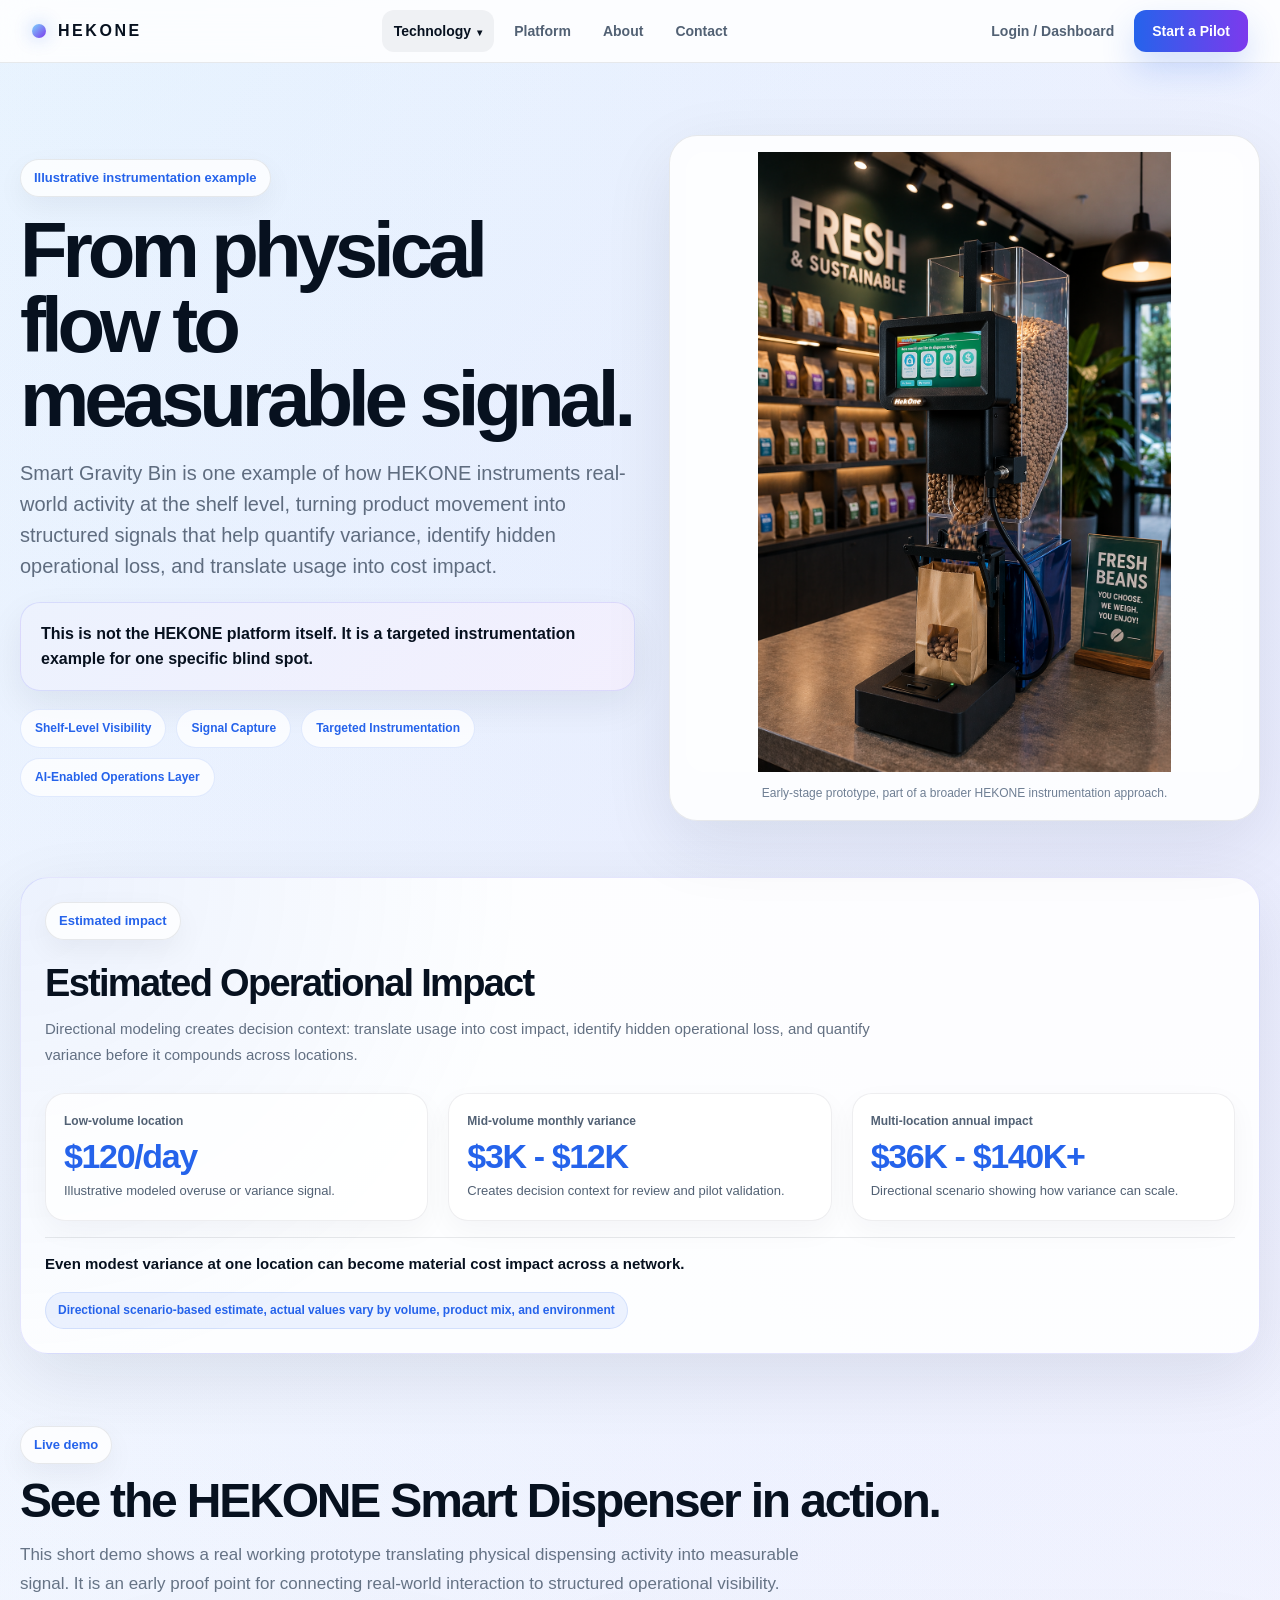
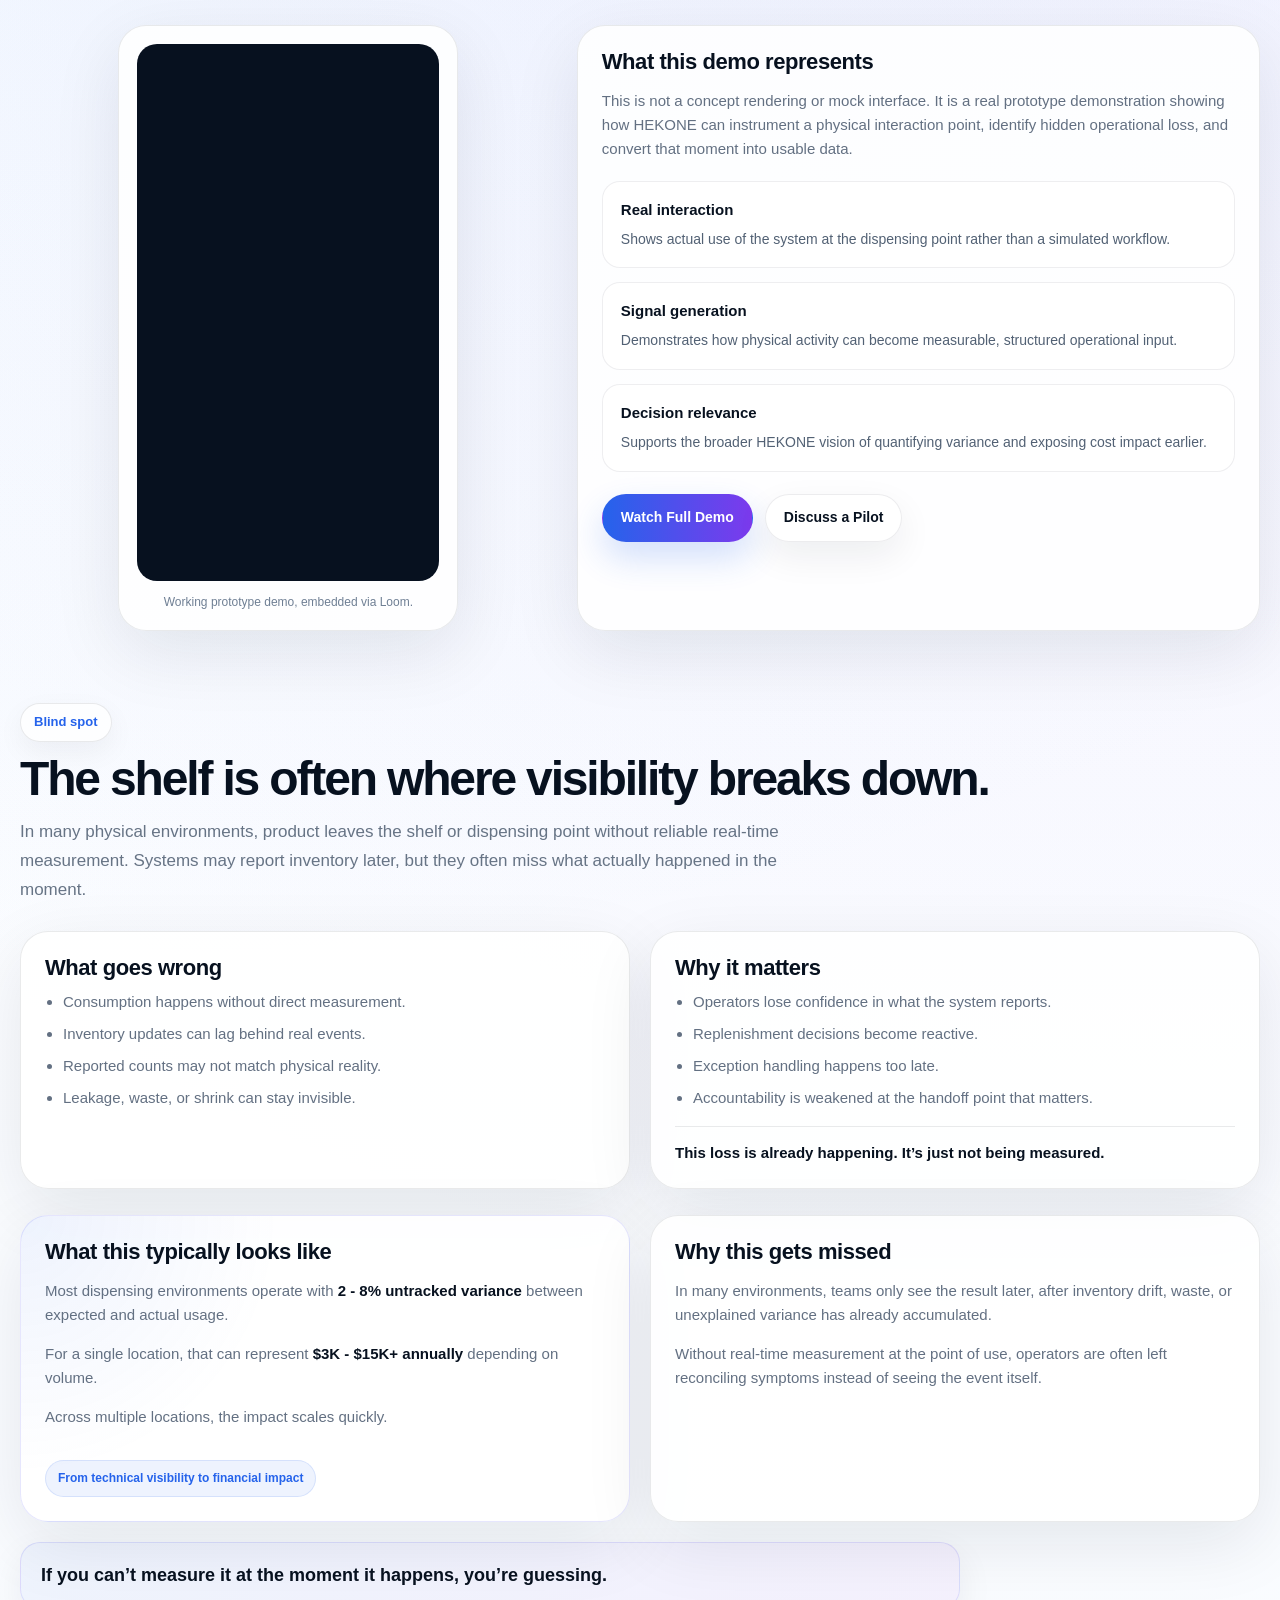
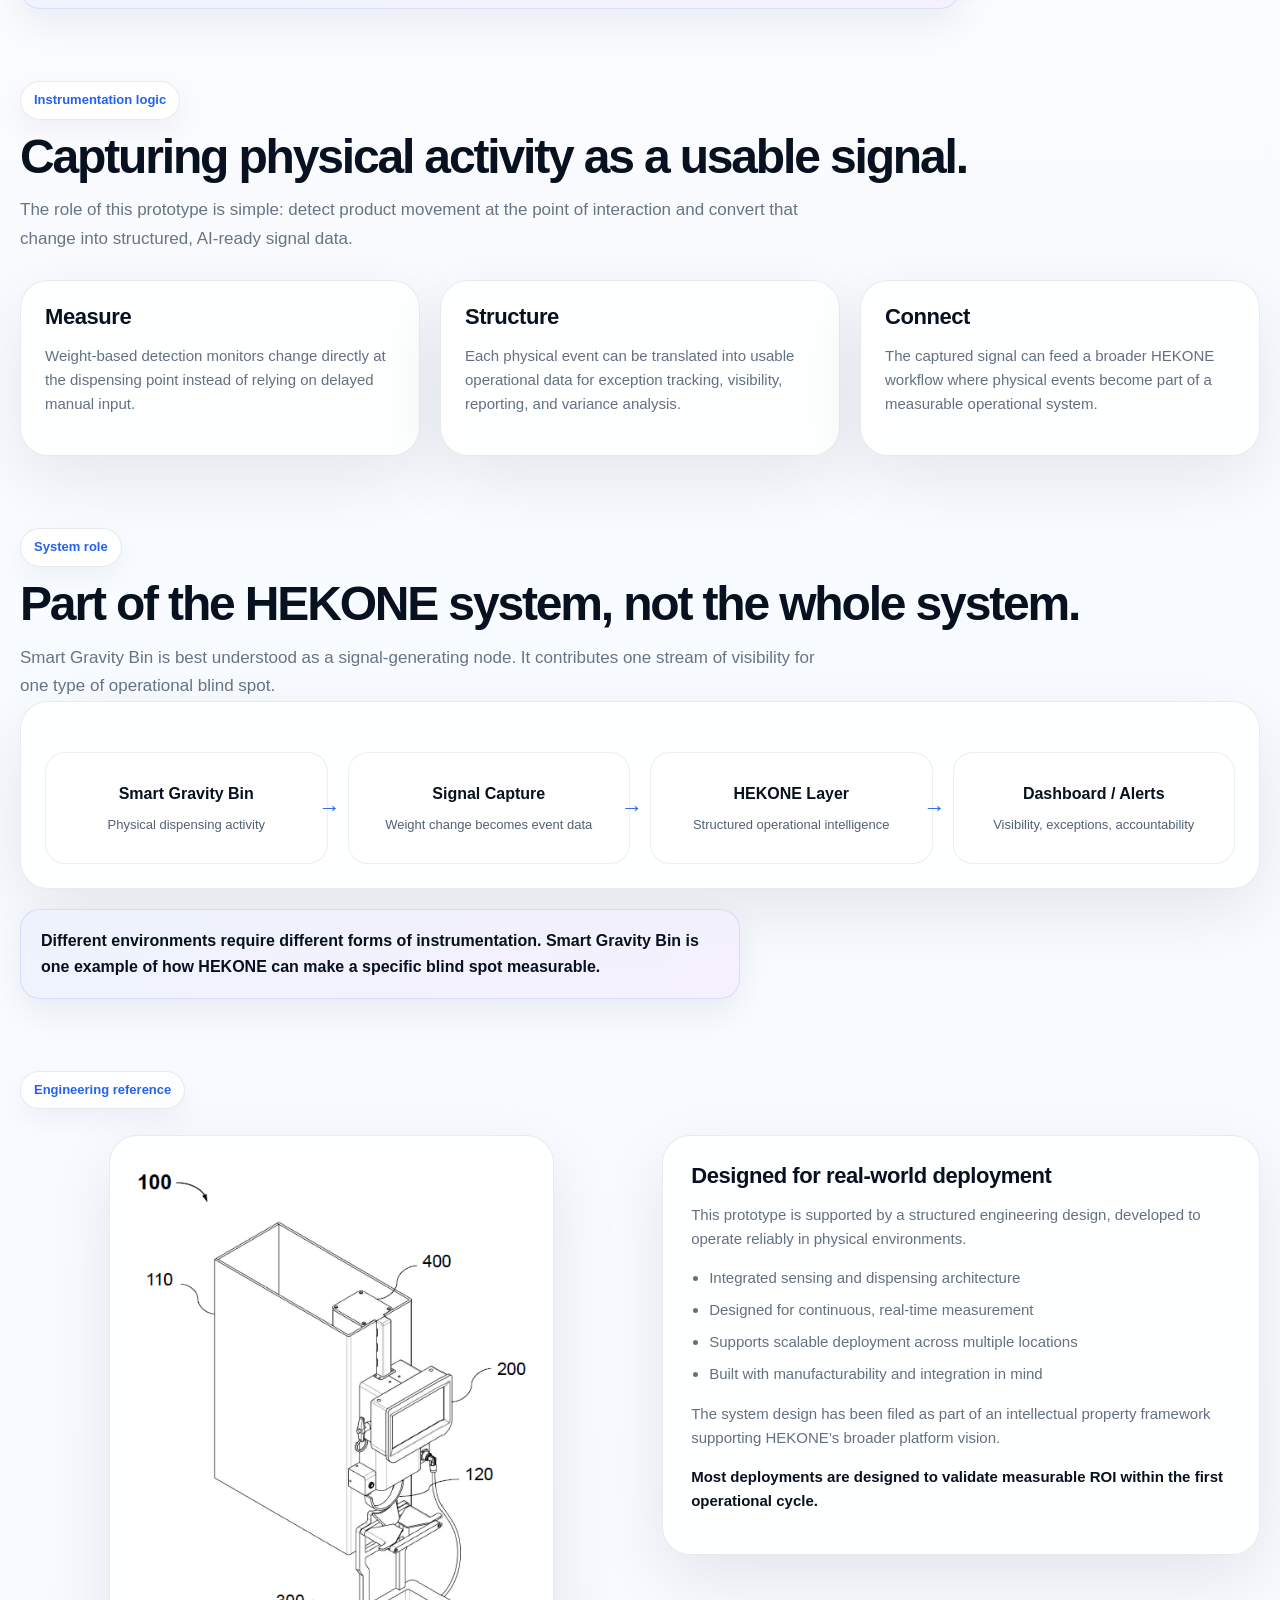
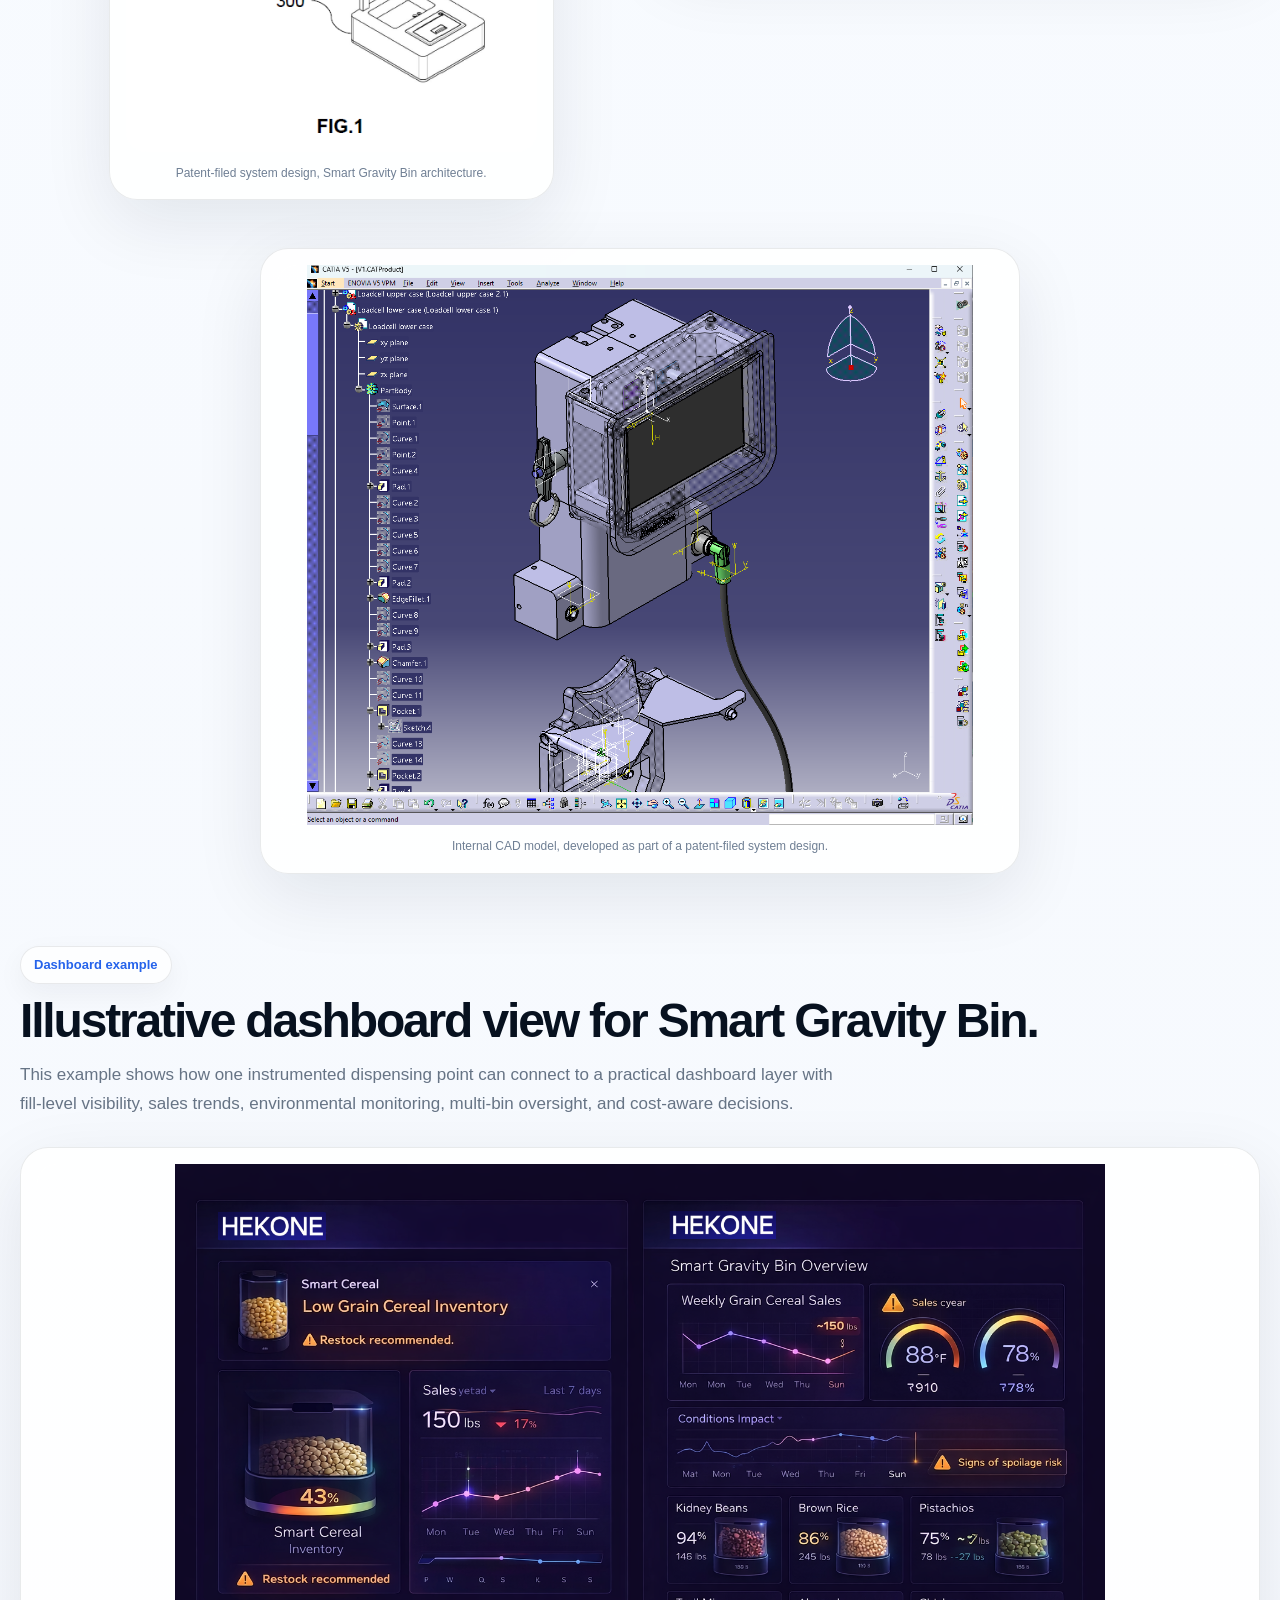
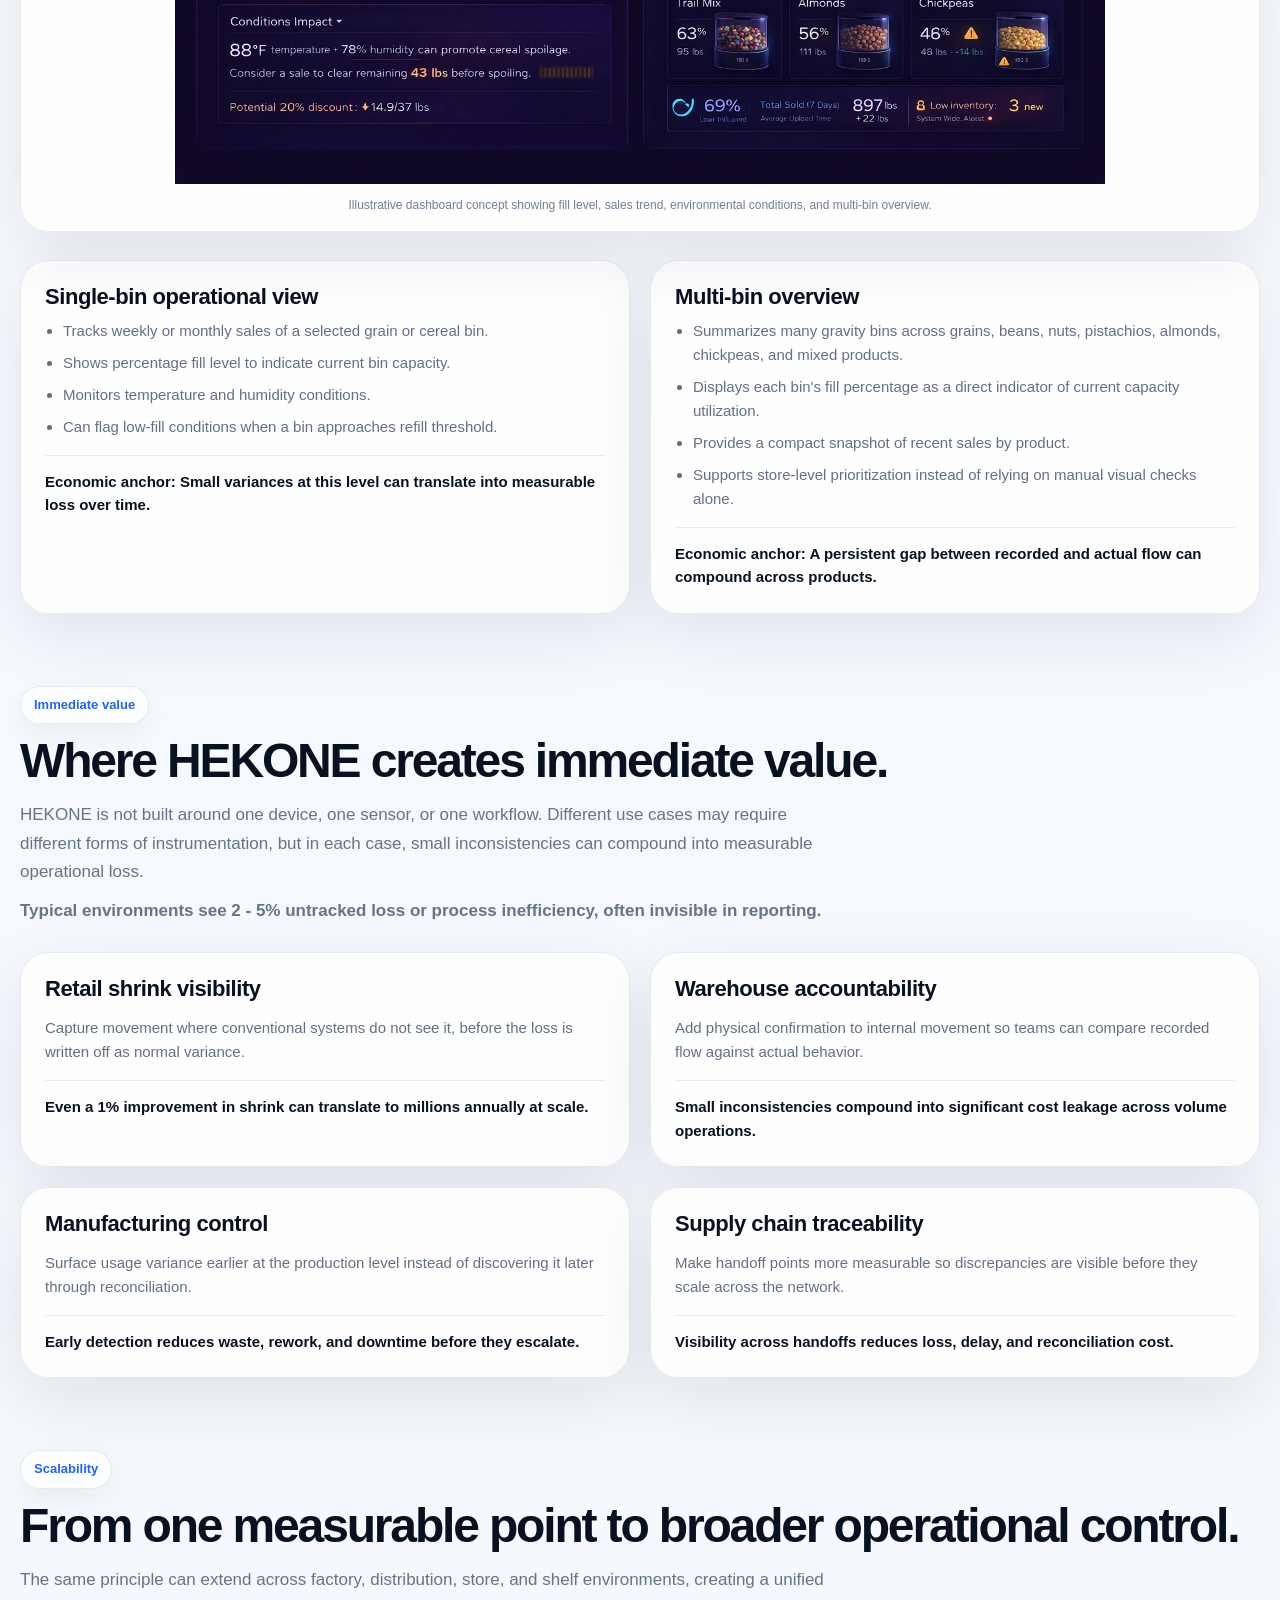
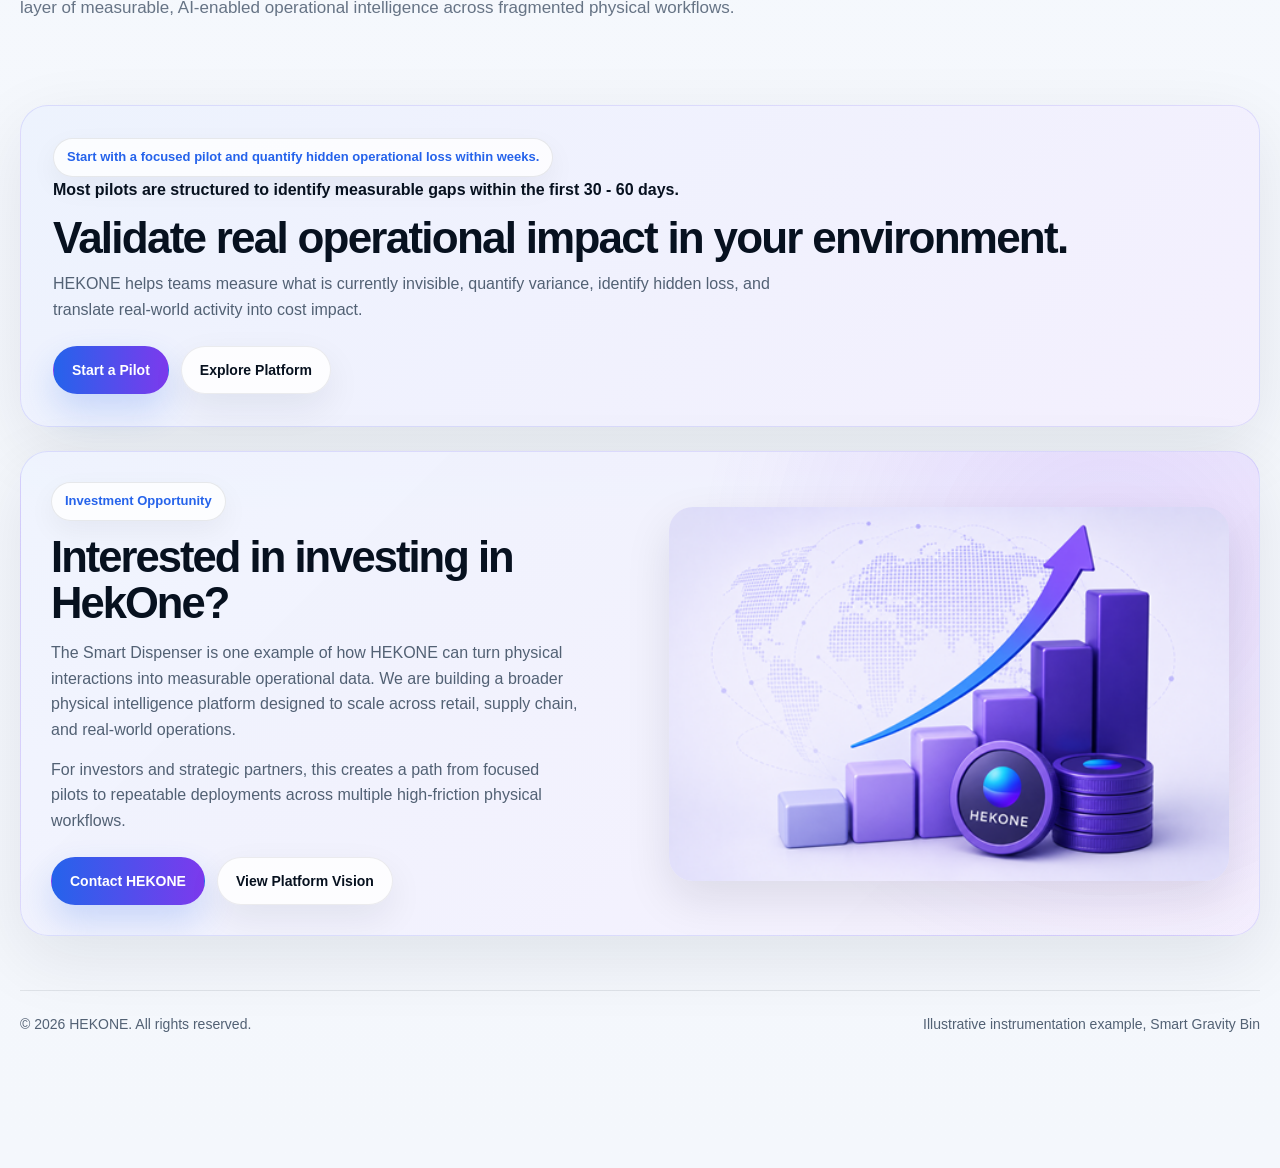
==== index.html @ a99d2888 "Update index.html" ====
<!DOCTYPE html>
<html lang="en">
<head>

<script type="text/javascript">
    (function(c,l,a,r,i,t,y){
        c[a]=c[a]||function(){(c[a].q=c[a].q||[]).push(arguments)};
        t=l.createElement(r);t.async=1;t.src="https://www.clarity.ms/tag/"+i;
        y=l.getElementsByTagName(r)[0];y.parentNode.insertBefore(t,y);
    })(window, document, "clarity", "script", "w5nj7hsemw");
</script>

  <meta charset="UTF-8" />
  <meta name="viewport" content="width=device-width, initial-scale=1.0" />
  <title>HEKONE | Smart Dispenser Instrumentation Example</title>
  <meta name="description" content="Illustrative HEKONE instrumentation example showing how physical flow becomes measurable signal and cost impact." />
  <link rel="icon" type="image/png" sizes="32x32" href="favicon1.png?v=2" />
  <link rel="icon" type="image/png" sizes="16x16" href="favicon1.png?v=2" />
  <link rel="apple-touch-icon" href="favicon1.png?v=2" />
  <meta name="theme-color" content="#f8fbff" />

  <style>
    :root {
      --text: #07111f;
      --muted: #526174;
      --muted-2: #6f7f94;
      --line: rgba(15, 23, 42, 0.09);
      --line-strong: rgba(99, 102, 241, 0.16);
      --accent: #2563eb;
      --accent-2: #7c3aed;
      --accent-soft: rgba(37, 99, 235, 0.08);
      --card: rgba(255,255,255,0.86);
      --shadow: 0 22px 70px rgba(15, 23, 42, 0.09);
      --shadow-soft: 0 14px 36px rgba(15, 23, 42, 0.07);
      --radius: 28px;
      --max: 1240px;
    }

    * { box-sizing: border-box; }
    html { scroll-behavior: smooth; }

    body {
      margin: 0;
      font-family: Inter, Arial, Helvetica, sans-serif;
      color: var(--text);
      background:
        radial-gradient(circle at 10% 0%, rgba(125, 211, 252, 0.15), transparent 28%),
        radial-gradient(circle at 90% 8%, rgba(167, 139, 250, 0.14), transparent 26%),
        linear-gradient(180deg, #ffffff 0%, #f8fbff 44%, #f4f7fc 100%);
      line-height: 1.6;
      overflow-x: hidden;
    }

    body.menu-open { overflow: hidden; }
    a { color: inherit; text-decoration: none; }
    img { max-width: 100%; display: block; }

    .wrap {
      width: min(var(--max), calc(100% - 32px));
      margin: 0 auto;
    }

    header {
      position: sticky;
      top: 0;
      z-index: 1000;
      backdrop-filter: blur(16px);
      background: rgba(255, 255, 255, 0.84);
      border-bottom: 1px solid var(--line);
    }

    .nav-wrap {
      width: calc(100% - 64px);
      margin: 0 auto;
    }

    .nav {
      display: grid;
      grid-template-columns: auto 1fr auto;
      align-items: center;
      gap: 24px;
      padding: 10px 0;
      position: relative;
    }

    .brand {
      display: inline-flex;
      align-items: center;
      gap: 12px;
      font-weight: 900;
      letter-spacing: 0.16em;
      color: var(--text);
      flex-shrink: 0;
      position: relative;
      z-index: 1002;
    }

    .brand-mark {
      width: 14px;
      height: 14px;
      border-radius: 50%;
      background: linear-gradient(135deg, #7dd3fc, #7c3aed);
      box-shadow: 0 0 18px rgba(37, 99, 235, 0.35);
    }

    .nav-links,
    .nav-actions {
      display: flex;
      align-items: center;
      gap: 8px;
      color: var(--muted);
      font-size: 14px;
      font-weight: 650;
    }

    .nav-links { justify-content: center; }
    .nav-actions { justify-content: flex-end; }

    .nav-links a,
    .nav-actions a,
    .nav-dropdown-btn {
      position: relative;
      padding: 10px 12px;
      border-radius: 12px;
      white-space: nowrap;
      transition: color .22s ease, background .22s ease, transform .22s ease;
    }

    .nav-links a:hover,
    .nav-actions a:not(.nav-pilot):hover,
    .nav-links a.active,
    .nav-dropdown:hover .nav-dropdown-btn,
    .nav-dropdown.open .nav-dropdown-btn,
    .nav-dropdown.active .nav-dropdown-btn {
      color: var(--text);
      background: rgba(15, 23, 42, 0.05);
    }

    .nav-dropdown {
      position: relative;
      display: inline-flex;
      align-items: center;
    }

    .nav-dropdown::after {
      content: "";
      position: absolute;
      top: 100%;
      left: 0;
      width: 100%;
      height: 14px;
      z-index: 1002;
    }

    .nav-dropdown-btn {
      border: 0;
      background: transparent;
      color: var(--muted);
      font: inherit;
      cursor: pointer;
    }

    .nav-dropdown-btn::after {
      content: "▾";
      margin-left: 6px;
      font-size: 10px;
    }

    .nav-dropdown-menu {
      position: absolute;
      top: 100%;
      left: 0;
      margin-top: 6px;
      min-width: 210px;
      display: none;
      padding: 8px;
      border-radius: 18px;
      background: rgba(255,255,255,0.98);
      border: 1px solid var(--line);
      box-shadow: 0 24px 70px rgba(15, 23, 42, 0.14);
      z-index: 1003;
    }

    .nav-dropdown:hover .nav-dropdown-menu,
    .nav-dropdown.open .nav-dropdown-menu {
      display: grid;
      gap: 6px;
    }

    .nav-dropdown-menu a {
      display: block;
      padding: 12px 14px;
      border-radius: 12px;
      color: var(--text);
      background: rgba(15, 23, 42, 0.025);
    }

    .nav-dropdown-menu a:hover,
    .nav-dropdown-menu a.active {
      background: rgba(37, 99, 235, 0.07);
    }

    .nav-pilot,
    .btn-primary {
      color: #ffffff !important;
      background: linear-gradient(90deg, #2563eb 0%, #7c3aed 100%);
      box-shadow: 0 16px 34px rgba(37, 99, 235, 0.20);
    }

    .nav-pilot {
      display: inline-flex;
      align-items: center;
      justify-content: center;
      padding: 10px 18px !important;
      border-radius: 999px;
      font-weight: 800;
    }

    .btn-primary,
    .btn-secondary {
      display: inline-flex;
      align-items: center;
      justify-content: center;
      min-height: 48px;
      padding: 0 18px;
      border-radius: 999px;
      font-weight: 800;
      font-size: 14px;
      text-align: center;
      border: 1px solid transparent;
      transition: transform .18s ease, box-shadow .18s ease, background .18s ease;
    }

    .btn-primary:hover,
    .btn-secondary:hover,
    .nav-pilot:hover { transform: translateY(-1px); }

    .btn-secondary {
      color: var(--text);
      background: rgba(255,255,255,0.86);
      border-color: rgba(15,23,42,0.08);
      box-shadow: var(--shadow-soft);
    }

    .menu-toggle {
      display: none;
      width: 46px;
      height: 46px;
      border-radius: 14px;
      border: 1px solid var(--line);
      background: #ffffff;
      align-items: center;
      justify-content: center;
      flex-direction: column;
      gap: 5px;
      cursor: pointer;
      padding: 0;
      flex-shrink: 0;
      position: relative;
      z-index: 1002;
    }

    .menu-toggle span {
      display: block;
      width: 18px;
      height: 2px;
      border-radius: 999px;
      background: var(--text);
      transition: transform .22s ease, opacity .22s ease;
    }

    .menu-toggle.active span:nth-child(1) { transform: translateY(7px) rotate(45deg); }
    .menu-toggle.active span:nth-child(2) { opacity: 0; }
    .menu-toggle.active span:nth-child(3) { transform: translateY(-7px) rotate(-45deg); }

    .menu-backdrop { display: none; }

    .menu-backdrop.show {
      display: block;
      position: fixed;
      inset: 0;
      background: rgba(15, 23, 42, 0.25);
      backdrop-filter: blur(6px);
      z-index: 998;
    }

    .page {
      padding: 62px 0 88px;
    }

    .hero {
      display: grid;
      grid-template-columns: 1.02fr 0.98fr;
      gap: 34px;
      align-items: center;
      padding-top: 10px;
    }

    .eyebrow,
    .section-kicker,
    .cta-lead {
      display: inline-flex;
      align-items: center;
      gap: 8px;
      padding: 8px 13px;
      border-radius: 999px;
      background: rgba(255, 255, 255, 0.78);
      border: 1px solid var(--line);
      color: var(--accent);
      font-size: 13px;
      font-weight: 800;
      box-shadow: 0 10px 28px rgba(15, 23, 42, 0.05);
    }

    h1 {
      margin: 16px 0 0;
      font-size: clamp(44px, 6.2vw, 78px);
      line-height: 0.95;
      letter-spacing: -0.065em;
      max-width: 760px;
    }

    .hero-copy {
      margin: 22px 0 0;
      max-width: 700px;
      color: rgba(82, 97, 116, 0.92);
      font-size: clamp(17px, 1.8vw, 20px);
      line-height: 1.55;
    }

    .hero-note,
    .quote-box,
    .quote-bar {
      margin-top: 20px;
      padding: 18px 20px;
      border-radius: 20px;
      background:
        linear-gradient(135deg, rgba(37, 99, 235, 0.07), rgba(124, 58, 237, 0.07)),
        rgba(255,255,255,0.82);
      border: 1px solid var(--line-strong);
      color: var(--text);
      box-shadow: var(--shadow-soft);
      font-weight: 750;
      max-width: 720px;
    }

    .hero-chips {
      display: flex;
      flex-wrap: wrap;
      gap: 10px;
      margin-top: 18px;
    }

    .chip {
      padding: 9px 14px;
      border-radius: 999px;
      font-size: 12px;
      font-weight: 750;
      color: var(--accent);
      border: 1px solid rgba(37, 99, 235, 0.12);
      background: rgba(255,255,255,0.76);
    }

    .image-card,
    .card,
    .video-card,
    .signal-flow,
    .cta {
      background: var(--card);
      border: 1px solid var(--line);
      border-radius: var(--radius);
      box-shadow: var(--shadow);
    }

    .image-card {
      position: relative;
      padding: 16px;
      overflow: hidden;
    }

    .image-card img {
      width: 100%;
      max-height: 620px;
      object-fit: contain;
      border-radius: 20px;
      background: rgba(255,255,255,0.55);
    }

    .image-caption,
    .video-meta {
      margin-top: 12px;
      font-size: 12px;
      color: var(--muted-2);
      text-align: center;
    }

    .section { margin-top: 72px; }
    .impact-strip { margin-top: 56px; }

    h2 {
      margin: 12px 0 0;
      font-size: clamp(30px, 4vw, 48px);
      line-height: 1.05;
      letter-spacing: -0.045em;
    }

    .section-intro {
      max-width: 820px;
      color: rgba(82, 97, 116, 0.88);
      font-size: 17px;
      margin: 14px 0 0;
      line-height: 1.7;
    }

    .grid-2,
    .grid-3,
    .impact-grid,
    .demo-grid,
    .engineering-grid,
    .signal-row {
      display: grid;
      gap: 20px;
      margin-top: 26px;
    }

    .grid-2 { grid-template-columns: repeat(2, minmax(0, 1fr)); }
    .grid-3 { grid-template-columns: repeat(3, minmax(0, 1fr)); }
    .impact-grid { grid-template-columns: repeat(3, minmax(0, 1fr)); }
    .demo-grid { grid-template-columns: 0.88fr 1.12fr; align-items: stretch; }
    .engineering-grid { grid-template-columns: 1.02fr 0.98fr; align-items: start; }
    .signal-row { grid-template-columns: repeat(4, minmax(0, 1fr)); }

    .card {
      padding: 24px;
      min-height: 100%;
    }

    .card h3 {
      margin: 0 0 10px;
      font-size: 22px;
      line-height: 1.1;
      letter-spacing: -0.02em;
    }

    .card p,
    .card li {
      color: rgba(82, 97, 116, 0.9);
      font-size: 15px;
    }

    .card ul {
      margin: 0;
      padding-left: 18px;
    }

    .card li + li { margin-top: 8px; }

    .impact-card {
      background:
        radial-gradient(circle at top left, rgba(37,99,235,0.08), transparent 38%),
        rgba(255,255,255,0.88);
      border-color: rgba(99,102,241,0.16);
    }

    .impact-card p strong,
    .economic-line strong,
    .executive-line strong {
      color: var(--text);
    }

    .impact-metric {
      padding: 18px;
      border-radius: 20px;
      background: rgba(255,255,255,0.76);
      border: 1px solid rgba(15,23,42,0.07);
      box-shadow: 0 10px 28px rgba(15,23,42,0.04);
    }

    .impact-metric-label {
      font-size: 12px;
      color: var(--muted);
      margin-bottom: 8px;
      font-weight: 750;
    }

    .impact-metric-value {
      font-size: clamp(24px, 3vw, 34px);
      line-height: 1;
      font-weight: 900;
      color: var(--accent);
      letter-spacing: -0.04em;
    }

    .impact-metric-note {
      margin-top: 8px;
      font-size: 13px;
      color: var(--muted);
    }

    .impact-kicker {
      display: inline-flex;
      margin-top: 16px;
      padding: 8px 12px;
      border-radius: 999px;
      background: rgba(37,99,235,0.08);
      border: 1px solid rgba(37,99,235,0.12);
      color: var(--accent);
      font-size: 12px;
      font-weight: 800;
    }

    .impact-line,
    .executive-line,
    .economic-line {
      margin-top: 16px;
      padding-top: 14px;
      border-top: 1px solid var(--line);
      color: var(--text);
      font-size: 15px;
      font-weight: 750;
      line-height: 1.55;
    }

    .quote-bar {
      max-width: 940px;
      font-size: 18px;
      color: var(--text);
    }

    .engineering-text-card {
      min-height: 0;
      padding: 28px 28px 26px;
    }

    .image-card.patent-card {
      max-width: 720px;
      margin: 0 auto;
      display: flex;
      flex-direction: column;
      justify-content: center;
    }

    .image-card.patent-card img { max-height: 600px; }

    .image-card.cad-card {
      max-width: 760px;
      margin: 48px auto 0;
    }

    .image-card.cad-card img { max-height: 560px; }

    .signal-flow {
      padding: 24px;
      overflow: hidden;
    }

    .signal-step {
      position: relative;
      text-align: center;
      padding: 18px 16px;
      border-radius: 20px;
      background: rgba(255,255,255,0.78);
      border: 1px solid rgba(15,23,42,0.07);
      min-height: 112px;
      display: flex;
      flex-direction: column;
      justify-content: center;
      gap: 8px;
    }

    .signal-step strong { display: block; font-size: 16px; }
    .signal-step span { color: var(--muted); font-size: 13px; }

    .signal-arrow {
      position: absolute;
      right: -14px;
      top: 50%;
      transform: translateY(-50%);
      color: var(--accent);
      font-size: 22px;
      z-index: 2;
    }

    .video-card {
      padding: 18px;
      max-width: 430px;
      margin: 0 auto;
    }

    .video-embed {
      position: relative;
      width: 100%;
      aspect-ratio: 9 / 16;
      border-radius: 20px;
      overflow: hidden;
      background: #07111f;
      border: 1px solid rgba(15,23,42,0.08);
    }

    .video-embed iframe {
      width: 100%;
      height: 100%;
      border: 0;
      display: block;
    }

    .demo-points {
      display: grid;
      gap: 14px;
      margin-top: 20px;
    }

    .demo-point {
      padding: 16px 18px;
      border-radius: 18px;
      background: rgba(255,255,255,0.72);
      border: 1px solid rgba(15,23,42,0.07);
    }

    .demo-point strong {
      display: block;
      font-size: 15px;
      margin-bottom: 4px;
      color: var(--text);
    }

    .demo-point span {
      color: var(--muted);
      font-size: 14px;
    }

    .cta {
      margin-top: 82px;
      padding: 32px;
      display: flex;
      align-items: center;
      justify-content: space-between;
      gap: 24px;
      flex-wrap: wrap;
      background:
        linear-gradient(135deg, rgba(37,99,235,0.08), rgba(124,58,237,0.08)),
        rgba(255,255,255,0.90);
      border-color: var(--line-strong);
    }

    .cta h3 {
      margin: 0;
      font-size: clamp(30px, 4vw, 44px);
      line-height: 1.05;
      letter-spacing: -0.04em;
    }

    .cta p {
      margin: 10px 0 0;
      color: var(--muted);
      max-width: 760px;
    }

    .pre-cta-line {
      margin-bottom: 12px;
      color: var(--text);
      font-weight: 750;
      max-width: 760px;
    }

    .cta-actions {
      display: flex;
      gap: 12px;
      flex-wrap: wrap;
    }

    .investor-panel {
      margin-top: 24px;
      display: grid;
      grid-template-columns: 0.92fr 1.08fr;
      gap: 26px;
      align-items: center;
      padding: 30px;
      border-radius: var(--radius);
      background:
        radial-gradient(circle at 88% 24%, rgba(124, 58, 237, 0.14), transparent 36%),
        linear-gradient(135deg, rgba(37, 99, 235, 0.07), rgba(124, 58, 237, 0.08)),
        rgba(255,255,255,0.92);
      border: 1px solid var(--line-strong);
      box-shadow: var(--shadow);
      overflow: hidden;
    }

    .investor-copy h3 {
      margin: 14px 0 0;
      font-size: clamp(28px, 3.4vw, 44px);
      line-height: 1.05;
      letter-spacing: -0.045em;
    }

    .investor-copy p {
      margin: 14px 0 0;
      color: var(--muted);
      font-size: 16px;
      max-width: 640px;
    }

    .investor-copy .cta-actions {
      margin-top: 24px;
    }

    .investor-visual {
      position: relative;
      min-height: 260px;
      display: flex;
      align-items: center;
      justify-content: flex-end;
    }

    .investor-visual img {
      width: min(100%, 560px);
      border-radius: 24px;
      object-fit: cover;
      box-shadow: 0 18px 46px rgba(15, 23, 42, 0.10);
    }

    footer {
      padding: 28px 0 44px;
      color: var(--muted);
      font-size: 14px;
    }

    .footer-row {
      display: flex;
      align-items: center;
      justify-content: space-between;
      gap: 16px;
      flex-wrap: wrap;
      border-top: 1px solid var(--line);
      padding-top: 22px;
      margin-top: 26px;
    }

    @media (max-width: 1100px) {
      .nav-wrap { width: calc(100% - 36px); }
      .nav { gap: 14px; }
      .nav-links, .nav-actions { gap: 2px; font-size: 13px; }
      .nav-links a, .nav-actions a, .nav-dropdown-btn { padding: 10px 9px; }
    }

    @media (max-width: 980px) {
      .hero,
      .grid-2,
      .grid-3,
      .signal-row,
      .engineering-grid,
      .demo-grid,
      .impact-grid,
      .investor-panel {
        grid-template-columns: 1fr;
      }

      .investor-visual {
        justify-content: center;
        min-height: 0;
      }

      .signal-arrow { display: none; }
      .image-card.patent-card,
      .image-card.cad-card { max-width: 100%; }
      .image-card.patent-card img { max-height: 520px; }
      .image-card.cad-card img { max-height: 460px; }
      .video-card { max-width: 430px; margin: 0 auto; }
    }

    @media (max-width: 900px) {
      .nav {
        display: flex;
        justify-content: space-between;
      }

      .menu-toggle { display: inline-flex; }

      .nav-links {
        position: absolute;
        top: calc(100% + 12px);
        left: 0;
        right: 0;
        display: none;
        flex-direction: column;
        align-items: stretch;
        gap: 10px;
        padding: 14px;
        border-radius: 24px;
        background: rgba(255, 255, 255, 0.98);
        border: 1px solid var(--line);
        box-shadow: 0 24px 70px rgba(15, 23, 42, 0.18);
        z-index: 1001;
        max-height: calc(100vh - 110px);
        overflow-y: auto;
      }

      .nav-links.open { display: flex; }
      .nav-actions { display: none; }

      .nav-links a,
      .nav-dropdown-btn {
        display: block;
        width: 100%;
        padding: 14px 16px;
        border-radius: 16px;
        background: rgba(15, 23, 42, 0.035);
        color: var(--text);
        font-size: 15px;
        border: 1px solid rgba(15, 23, 42, 0.04);
        text-align: left;
      }

      .mobile-only { display: block !important; }
      .nav-dropdown { display: block; width: 100%; }
      .nav-dropdown::after { display: none; }
      .nav-dropdown-btn::after { float: right; margin-top: 3px; }

      .nav-dropdown-menu {
        position: static;
        display: none;
        margin-top: 8px;
        min-width: 0;
        padding: 8px;
        border-radius: 16px;
        background: rgba(15, 23, 42, 0.035);
        box-shadow: none;
      }

      .nav-dropdown.open .nav-dropdown-menu { display: grid; }
      .nav-dropdown:hover .nav-dropdown-menu { display: none; }
      .nav-dropdown.open:hover .nav-dropdown-menu { display: grid; }

      .nav-pilot {
        display: inline-flex !important;
        justify-content: center;
        align-items: center;
        width: 100%;
        min-height: 50px;
        text-align: center;
      }
    }

    @media (min-width: 901px) {
      .mobile-only { display: none !important; }
    }

    @media (max-width: 760px) {
      .nav-wrap { width: calc(100% - 22px); }
      .wrap { width: min(var(--max), calc(100% - 22px)); }
      .page { padding-top: 44px; }
      h1 { font-size: clamp(40px, 12vw, 58px); }
      .hero-copy { font-size: 16px; }
      .section { margin-top: 56px; }
      .impact-strip { margin-top: 42px; }
      .image-card, .card, .video-card, .signal-flow, .cta, .investor-panel { border-radius: 24px; }
      .investor-panel { padding: 24px 18px; }
      .investor-visual img { border-radius: 20px; }
      .cta { padding: 26px 20px; }
      .cta-actions { width: 100%; }
      .cta-actions .btn-primary, .cta-actions .btn-secondary { width: 100%; }
    }
  </style>
</head>
<body>
  <header>
    <div class="nav-wrap nav">
      <a class="brand" href="/">
        <span class="brand-mark"></span>
        <span>HEKONE</span>
      </a>

      <nav class="nav-links" id="site-menu">
        <div class="nav-dropdown active">
          <button class="nav-dropdown-btn" type="button" aria-expanded="false">Technology</button>
          <div class="nav-dropdown-menu">
            <a href="/instrumentation-example.html" class="active">Smart Dispenser</a>
            <a href="/origin.html">HEKONE Origin</a>
          </div>
        </div>
        <a href="/#platform">Platform</a>
        <a href="/about.html">About</a>
        <a href="/contact.html">Contact</a>
        <a href="/login.html" class="mobile-only">Login / Dashboard</a>
        <a href="/pilot.html" class="nav-pilot mobile-only">Start a Pilot</a>
      </nav>

      <div class="nav-actions">
        <a href="/login.html">Login / Dashboard</a>
        <a href="/pilot.html" class="nav-pilot">Start a Pilot</a>
      </div>

      <button class="menu-toggle" aria-label="Toggle menu" aria-expanded="false" aria-controls="site-menu">
        <span></span>
        <span></span>
        <span></span>
      </button>
    </div>
  </header>

  <div class="menu-backdrop"></div>

  <main class="page">
    <div class="wrap">
      <section class="hero">
        <div>
          <div class="eyebrow">Illustrative instrumentation example</div>
          <h1>From physical flow to measurable signal.</h1>
          <p class="hero-copy">
            Smart Gravity Bin is one example of how HEKONE instruments real-world activity at the shelf level, turning product movement into structured signals that help quantify variance, identify hidden operational loss, and translate usage into cost impact.
          </p>
          <div class="hero-note">
            This is not the HEKONE platform itself. It is a targeted instrumentation example for one specific blind spot.
          </div>
          <div class="hero-chips">
            <span class="chip">Shelf-Level Visibility</span>
            <span class="chip">Signal Capture</span>
            <span class="chip">Targeted Instrumentation</span>
            <span class="chip">AI-Enabled Operations Layer</span>
          </div>
        </div>

        <div class="image-card">
          <img src="./smart-bin2.png" alt="HEKONE Smart Gravity Bin prototype" />
          <div class="image-caption">
            Early-stage prototype, part of a broader HEKONE instrumentation approach.
          </div>
        </div>
      </section>

      <section class="impact-strip">
        <div class="card impact-card">
          <div class="section-kicker" style="margin-bottom: 12px;">Estimated impact</div>
          <h2 style="font-size: clamp(26px, 3.2vw, 38px);">Estimated Operational Impact</h2>
          <p class="section-intro" style="margin-top: 12px; max-width: 860px;">
            Directional modeling creates decision context: translate usage into cost impact, identify hidden operational loss, and quantify variance before it compounds across locations.
          </p>

          <div class="impact-grid">
            <div class="impact-metric">
              <div class="impact-metric-label">Low-volume location</div>
              <div class="impact-metric-value">$120/day</div>
              <div class="impact-metric-note">Illustrative modeled overuse or variance signal.</div>
            </div>

            <div class="impact-metric">
              <div class="impact-metric-label">Mid-volume monthly variance</div>
              <div class="impact-metric-value">$3K - $12K</div>
              <div class="impact-metric-note">Creates decision context for review and pilot validation.</div>
            </div>

            <div class="impact-metric">
              <div class="impact-metric-label">Multi-location annual impact</div>
              <div class="impact-metric-value">$36K - $140K+</div>
              <div class="impact-metric-note">Directional scenario showing how variance can scale.</div>
            </div>
          </div>

          <div class="executive-line">
            Even modest variance at one location can become material cost impact across a network.
          </div>

          <div class="impact-kicker">Directional scenario-based estimate, actual values vary by volume, product mix, and environment</div>
        </div>
      </section>

      <section class="section">
        <div class="section-kicker">Live demo</div>
        <h2>See the HEKONE Smart Dispenser in action.</h2>
        <p class="section-intro">
          This short demo shows a real working prototype translating physical dispensing activity into measurable signal. It is an early proof point for connecting real-world interaction to structured operational visibility.
        </p>

        <div class="demo-grid">
          <div class="video-card">
            <div class="video-embed">
              <iframe
                src="https://www.loom.com/embed/c67c012105314665b858c80902804257"
                title="HEKONE Smart Dispenser Demo"
                allowfullscreen>
              </iframe>
            </div>
            <div class="video-meta">
              Working prototype demo, embedded via Loom.
            </div>
          </div>

          <div class="card">
            <h3>What this demo represents</h3>
            <p>
              This is not a concept rendering or mock interface. It is a real prototype demonstration showing how HEKONE can instrument a physical interaction point, identify hidden operational loss, and convert that moment into usable data.
            </p>

            <div class="demo-points">
              <div class="demo-point">
                <strong>Real interaction</strong>
                <span>Shows actual use of the system at the dispensing point rather than a simulated workflow.</span>
              </div>

              <div class="demo-point">
                <strong>Signal generation</strong>
                <span>Demonstrates how physical activity can become measurable, structured operational input.</span>
              </div>

              <div class="demo-point">
                <strong>Decision relevance</strong>
                <span>Supports the broader HEKONE vision of quantifying variance and exposing cost impact earlier.</span>
              </div>
            </div>

            <div class="cta-actions" style="margin-top: 22px;">
              <a class="btn-primary" href="https://www.loom.com/share/c67c012105314665b858c80902804257" target="_blank" rel="noopener noreferrer">Watch Full Demo</a>
              <a class="btn-secondary" href="/pilot.html">Discuss a Pilot</a>
            </div>
          </div>
        </div>
      </section>

      <section class="section">
        <div class="section-kicker">Blind spot</div>
        <h2>The shelf is often where visibility breaks down.</h2>
        <p class="section-intro">
          In many physical environments, product leaves the shelf or dispensing point without reliable real-time measurement. Systems may report inventory later, but they often miss what actually happened in the moment.
        </p>

        <div class="grid-2">
          <div class="card">
            <h3>What goes wrong</h3>
            <ul>
              <li>Consumption happens without direct measurement.</li>
              <li>Inventory updates can lag behind real events.</li>
              <li>Reported counts may not match physical reality.</li>
              <li>Leakage, waste, or shrink can stay invisible.</li>
            </ul>
          </div>

          <div class="card">
            <h3>Why it matters</h3>
            <ul>
              <li>Operators lose confidence in what the system reports.</li>
              <li>Replenishment decisions become reactive.</li>
              <li>Exception handling happens too late.</li>
              <li>Accountability is weakened at the handoff point that matters.</li>
            </ul>
            <div class="impact-line">
              This loss is already happening. It’s just not being measured.
            </div>
          </div>
        </div>

        <div class="grid-2">
          <div class="card impact-card">
            <h3>What this typically looks like</h3>
            <p>
              Most dispensing environments operate with <strong>2 - 8% untracked variance</strong> between expected and actual usage.
            </p>
            <p>
              For a single location, that can represent <strong>$3K - $15K+ annually</strong> depending on volume.
            </p>
            <p>
              Across multiple locations, the impact scales quickly.
            </p>
            <div class="impact-kicker">From technical visibility to financial impact</div>
          </div>

          <div class="card">
            <h3>Why this gets missed</h3>
            <p>
              In many environments, teams only see the result later, after inventory drift, waste, or unexplained variance has already accumulated.
            </p>
            <p>
              Without real-time measurement at the point of use, operators are often left reconciling symptoms instead of seeing the event itself.
            </p>
          </div>
        </div>

        <div class="quote-bar">
          If you can’t measure it at the moment it happens, you’re guessing.
        </div>
      </section>

      <section class="section">
        <div class="section-kicker">Instrumentation logic</div>
        <h2>Capturing physical activity as a usable signal.</h2>
        <p class="section-intro">
          The role of this prototype is simple: detect product movement at the point of interaction and convert that change into structured, AI-ready signal data.
        </p>

        <div class="grid-3">
          <div class="card">
            <h3>Measure</h3>
            <p>
              Weight-based detection monitors change directly at the dispensing point instead of relying on delayed manual input.
            </p>
          </div>

          <div class="card">
            <h3>Structure</h3>
            <p>
              Each physical event can be translated into usable operational data for exception tracking, visibility, reporting, and variance analysis.
            </p>
          </div>

          <div class="card">
            <h3>Connect</h3>
            <p>
              The captured signal can feed a broader HEKONE workflow where physical events become part of a measurable operational system.
            </p>
          </div>
        </div>
      </section>

      <section class="section">
        <div class="section-kicker">System role</div>
        <h2>Part of the HEKONE system, not the whole system.</h2>
        <p class="section-intro">
          Smart Gravity Bin is best understood as a signal-generating node. It contributes one stream of visibility for one type of operational blind spot.
        </p>

        <div class="signal-flow">
          <div class="signal-row">
            <div class="signal-step">
              <strong>Smart Gravity Bin</strong>
              <span>Physical dispensing activity</span>
              <div class="signal-arrow">→</div>
            </div>
            <div class="signal-step">
              <strong>Signal Capture</strong>
              <span>Weight change becomes event data</span>
              <div class="signal-arrow">→</div>
            </div>
            <div class="signal-step">
              <strong>HEKONE Layer</strong>
              <span>Structured operational intelligence</span>
              <div class="signal-arrow">→</div>
            </div>
            <div class="signal-step">
              <strong>Dashboard / Alerts</strong>
              <span>Visibility, exceptions, accountability</span>
            </div>
          </div>
        </div>

        <div class="quote-box">
          Different environments require different forms of instrumentation. Smart Gravity Bin is one example of how HEKONE can make a specific blind spot measurable.
        </div>
      </section>

      <section class="section">
        <div class="section-kicker">Engineering reference</div>

        <div class="engineering-grid">
          <div class="image-card patent-card">
            <img src="./patent-fig1.png" alt="HEKONE Smart Gravity Bin patent diagram" />
            <div class="image-caption">
              Patent-filed system design, Smart Gravity Bin architecture.
            </div>
          </div>

          <div class="card engineering-text-card">
            <h3>Designed for real-world deployment</h3>
            <p>
              This prototype is supported by a structured engineering design, developed to operate reliably in physical environments.
            </p>

            <ul>
              <li>Integrated sensing and dispensing architecture</li>
              <li>Designed for continuous, real-time measurement</li>
              <li>Supports scalable deployment across multiple locations</li>
              <li>Built with manufacturability and integration in mind</li>
            </ul>

            <p style="margin-top: 16px;">
              The system design has been filed as part of an intellectual property framework supporting HEKONE’s broader platform vision.
            </p>

            <p style="margin-top: 10px; font-weight: 800; color: #07111f;">
              Most deployments are designed to validate measurable ROI within the first operational cycle.
            </p>
          </div>
        </div>

        <div class="image-card cad-card">
          <img src="./cad-design.png" alt="HEKONE CAD engineering model" />
          <div class="image-caption">
            Internal CAD model, developed as part of a patent-filed system design.
          </div>
        </div>
      </section>

      <section class="section">
        <div class="section-kicker">Dashboard example</div>
        <h2>Illustrative dashboard view for Smart Gravity Bin.</h2>
        <p class="section-intro">
          This example shows how one instrumented dispensing point can connect to a practical dashboard layer with fill-level visibility, sales trends, environmental monitoring, multi-bin oversight, and cost-aware decisions.
        </p>

        <div class="image-card" style="margin-top: 28px;">
          <img src="./dashboard-gravity-bin.png" alt="HEKONE Smart Gravity Bin dashboard example" />
          <div class="image-caption">
            Illustrative dashboard concept showing fill level, sales trend, environmental conditions, and multi-bin overview.
          </div>
        </div>

        <div class="grid-2" style="margin-top: 28px;">
          <div class="card">
            <h3>Single-bin operational view</h3>
            <ul>
              <li>Tracks weekly or monthly sales of a selected grain or cereal bin.</li>
              <li>Shows percentage fill level to indicate current bin capacity.</li>
              <li>Monitors temperature and humidity conditions.</li>
              <li>Can flag low-fill conditions when a bin approaches refill threshold.</li>
            </ul>
            <div class="economic-line">
              <strong>Economic anchor:</strong> Small variances at this level can translate into measurable loss over time.
            </div>
          </div>

          <div class="card">
            <h3>Multi-bin overview</h3>
            <ul>
              <li>Summarizes many gravity bins across grains, beans, nuts, pistachios, almonds, chickpeas, and mixed products.</li>
              <li>Displays each bin's fill percentage as a direct indicator of current capacity utilization.</li>
              <li>Provides a compact snapshot of recent sales by product.</li>
              <li>Supports store-level prioritization instead of relying on manual visual checks alone.</li>
            </ul>
            <div class="economic-line">
              <strong>Economic anchor:</strong> A persistent gap between recorded and actual flow can compound across products.
            </div>
          </div>
        </div>
      </section>

      <section class="section">
        <div class="section-kicker">Immediate value</div>
        <h2>Where HEKONE creates immediate value.</h2>
        <p class="section-intro">
          HEKONE is not built around one device, one sensor, or one workflow. Different use cases may require different forms of instrumentation, but in each case, small inconsistencies can compound into measurable operational loss.
        </p>
        <p class="section-intro" style="margin-top: 10px;">
          <strong>Typical environments see 2 - 5% untracked loss or process inefficiency, often invisible in reporting.</strong>
        </p>

        <div class="grid-2">
          <div class="card">
            <h3>Retail shrink visibility</h3>
            <p>
              Capture movement where conventional systems do not see it, before the loss is written off as normal variance.
            </p>
            <div class="economic-line">
              Even a 1% improvement in shrink can translate to millions annually at scale.
            </div>
          </div>

          <div class="card">
            <h3>Warehouse accountability</h3>
            <p>
              Add physical confirmation to internal movement so teams can compare recorded flow against actual behavior.
            </p>
            <div class="economic-line">
              Small inconsistencies compound into significant cost leakage across volume operations.
            </div>
          </div>

          <div class="card">
            <h3>Manufacturing control</h3>
            <p>
              Surface usage variance earlier at the production level instead of discovering it later through reconciliation.
            </p>
            <div class="economic-line">
              Early detection reduces waste, rework, and downtime before they escalate.
            </div>
          </div>

          <div class="card">
            <h3>Supply chain traceability</h3>
            <p>
              Make handoff points more measurable so discrepancies are visible before they scale across the network.
            </p>
            <div class="economic-line">
              Visibility across handoffs reduces loss, delay, and reconciliation cost.
            </div>
          </div>
        </div>
      </section>

      <section class="section">
        <div class="section-kicker">Scalability</div>
        <h2>From one measurable point to broader operational control.</h2>
        <p class="section-intro">
          The same principle can extend across factory, distribution, store, and shelf environments, creating a unified layer of measurable, AI-enabled operational intelligence across fragmented physical workflows.
        </p>
      </section>

      <section class="cta">
        <div>
          <div class="cta-lead">Start with a focused pilot and quantify hidden operational loss within weeks.</div>
          <div class="pre-cta-line">Most pilots are structured to identify measurable gaps within the first 30 - 60 days.</div>
          <h3>Validate real operational impact in your environment.</h3>
          <p>
            HEKONE helps teams measure what is currently invisible, quantify variance, identify hidden loss, and translate real-world activity into cost impact.
          </p>
        </div>

        <div class="cta-actions">
          <a class="btn-primary" href="/pilot.html">Start a Pilot</a>
          <a class="btn-secondary" href="/">Explore Platform</a>
        </div>
      </section>

      <section class="investor-panel">
        <div class="investor-copy">
          <div class="cta-lead">Investment Opportunity</div>
          <h3>Interested in investing in HekOne?</h3>
          <p>
            The Smart Dispenser is one example of how HEKONE can turn physical interactions into measurable operational data. We are building a broader physical intelligence platform designed to scale across retail, supply chain, and real-world operations.
          </p>
          <p>
            For investors and strategic partners, this creates a path from focused pilots to repeatable deployments across multiple high-friction physical workflows.
          </p>

          <div class="cta-actions">
            <a class="btn-primary" href="mailto:hekmat@hekone.com?subject=Investment%20Inquiry%20-%20HEKONE%20Smart%20Dispenser">Contact HEKONE</a>
            <a class="btn-secondary" href="/#platform">View Platform Vision</a>
          </div>
        </div>

        <div class="investor-visual">
          <img src="/invest.png" alt="HEKONE investment growth visual with rising chart, global network, and branded coin" />
        </div>
      </section>

      <footer>
        <div class="footer-row">
          <div>© 2026 HEKONE. All rights reserved.</div>
          <div>Illustrative instrumentation example, Smart Gravity Bin</div>
        </div>
      </footer>
    </div>
  </main>

  <script>
    const menuToggle = document.querySelector('.menu-toggle');
    const navLinks = document.querySelector('.nav-links');
    const navItems = document.querySelectorAll('.nav-links a');
    const menuBackdrop = document.querySelector('.menu-backdrop');
    const dropdown = document.querySelector('.nav-dropdown');
    const dropdownBtn = document.querySelector('.nav-dropdown-btn');
    const body = document.body;

    function closeDropdown() {
      if (!dropdown || !dropdownBtn) return;
      dropdown.classList.remove('open');
      dropdownBtn.setAttribute('aria-expanded', 'false');
    }

    function openMenu() {
      navLinks.classList.add('open');
      menuToggle.classList.add('active');
      menuToggle.setAttribute('aria-expanded', 'true');
      menuBackdrop.classList.add('show');
      body.classList.add('menu-open');
    }

    function closeMenu() {
      navLinks.classList.remove('open');
      menuToggle.classList.remove('active');
      menuToggle.setAttribute('aria-expanded', 'false');
      menuBackdrop.classList.remove('show');
      body.classList.remove('menu-open');
      closeDropdown();
    }

    if (menuToggle && navLinks && menuBackdrop) {
      menuToggle.addEventListener('click', () => {
        const isOpen = navLinks.classList.contains('open');
        if (isOpen) closeMenu();
        else openMenu();
      });

      if (dropdown && dropdownBtn) {
        dropdownBtn.addEventListener('click', (event) => {
          event.stopPropagation();
          dropdown.classList.toggle('open');
          const isDropdownOpen = dropdown.classList.contains('open');
          dropdownBtn.setAttribute('aria-expanded', isDropdownOpen ? 'true' : 'false');
        });
      }

      document.addEventListener('click', (event) => {
        if (dropdown && !dropdown.contains(event.target)) closeDropdown();
      });

      navItems.forEach(item => {
        item.addEventListener('click', () => {
          if (window.innerWidth <= 900) closeMenu();
          else closeDropdown();
        });
      });

      menuBackdrop.addEventListener('click', closeMenu);

      window.addEventListener('resize', () => {
        if (window.innerWidth > 900) closeMenu();
      });

      document.addEventListener('keydown', (e) => {
        if (e.key === 'Escape') closeMenu();
      });
    }
  </script>
</body>
</html>
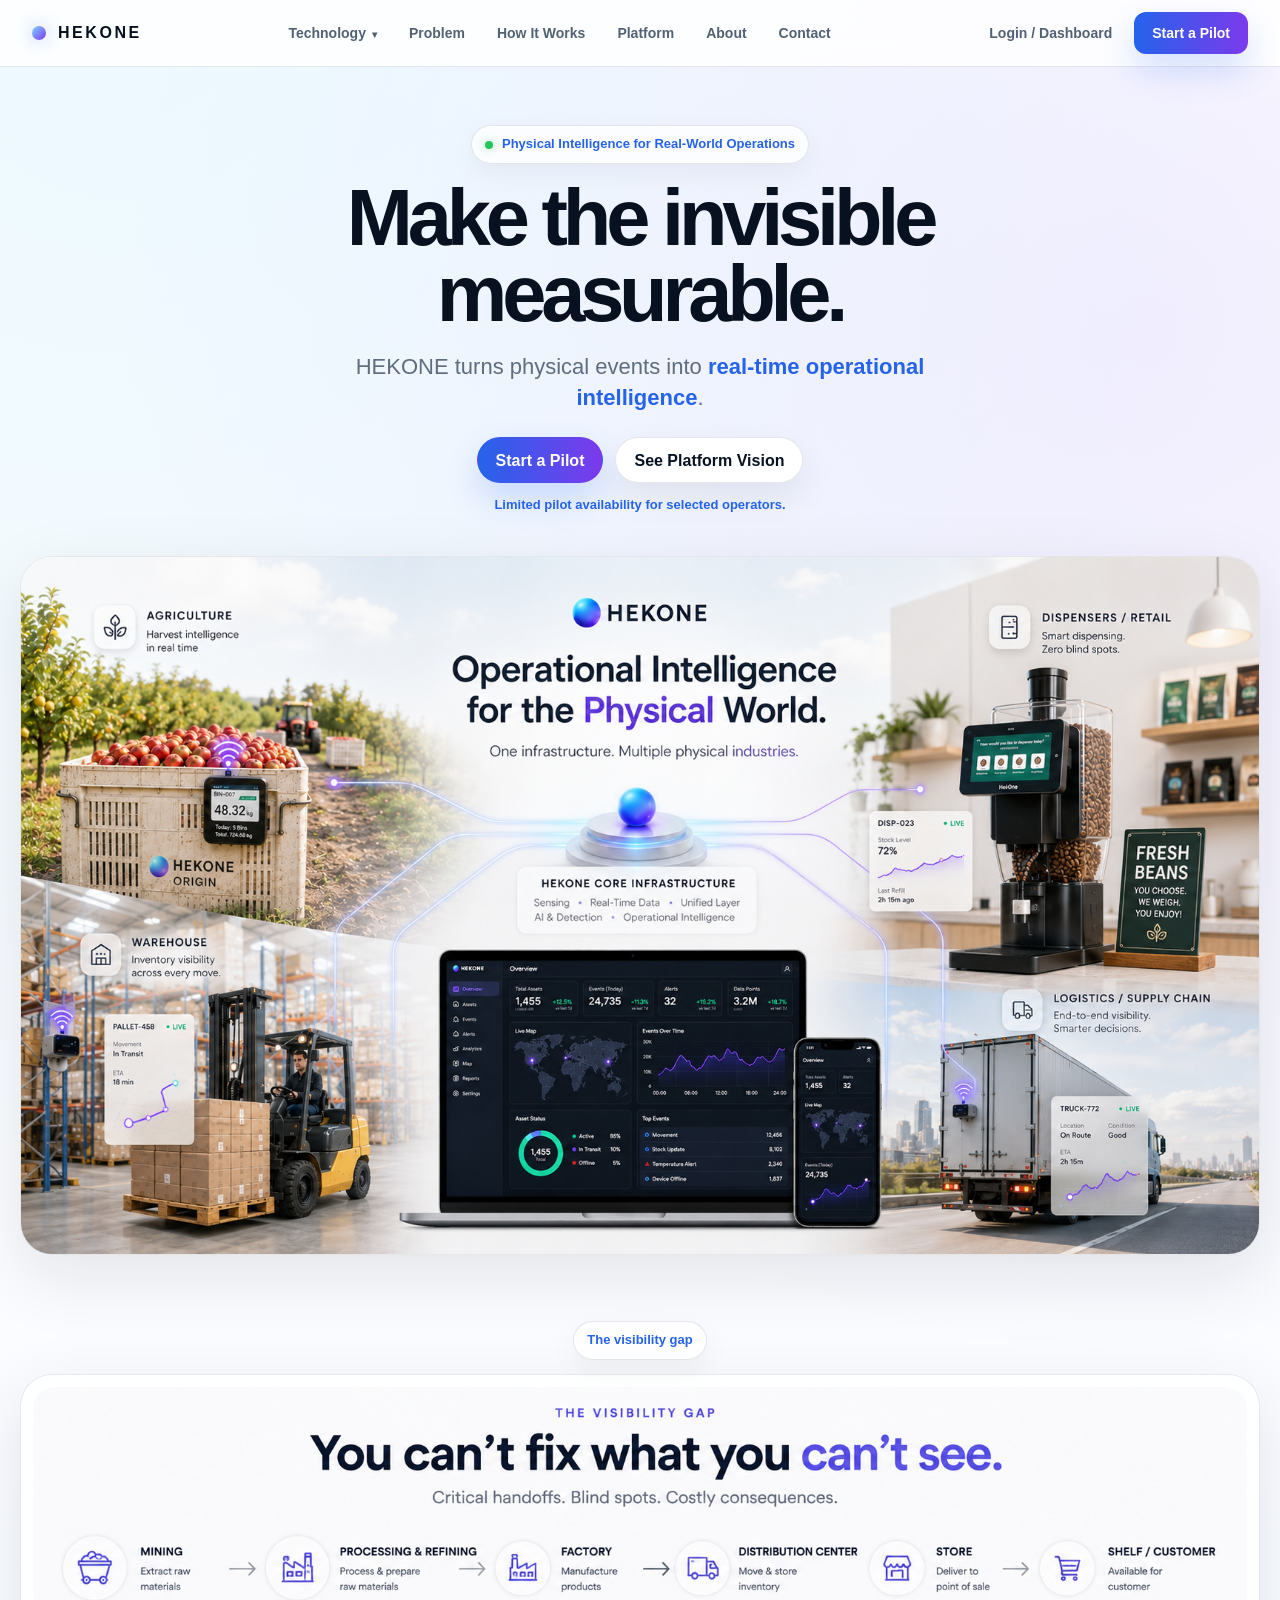
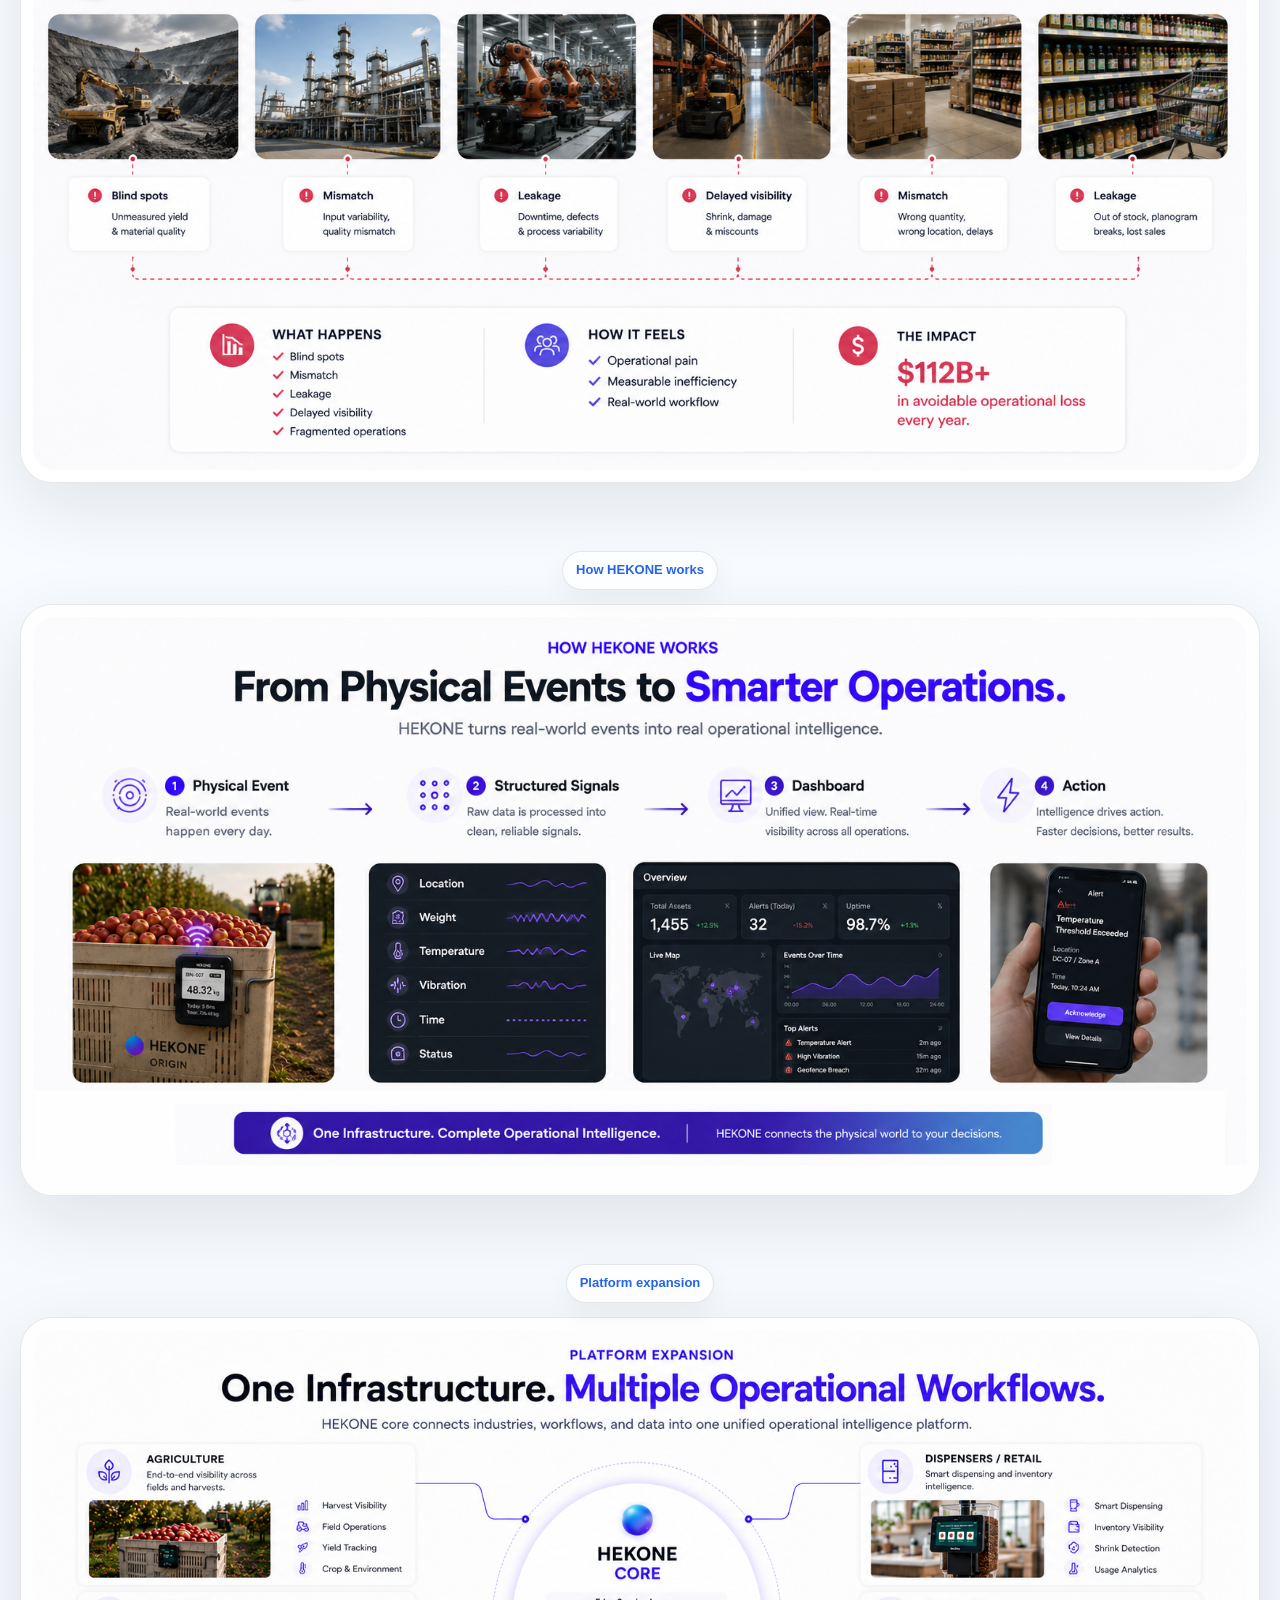
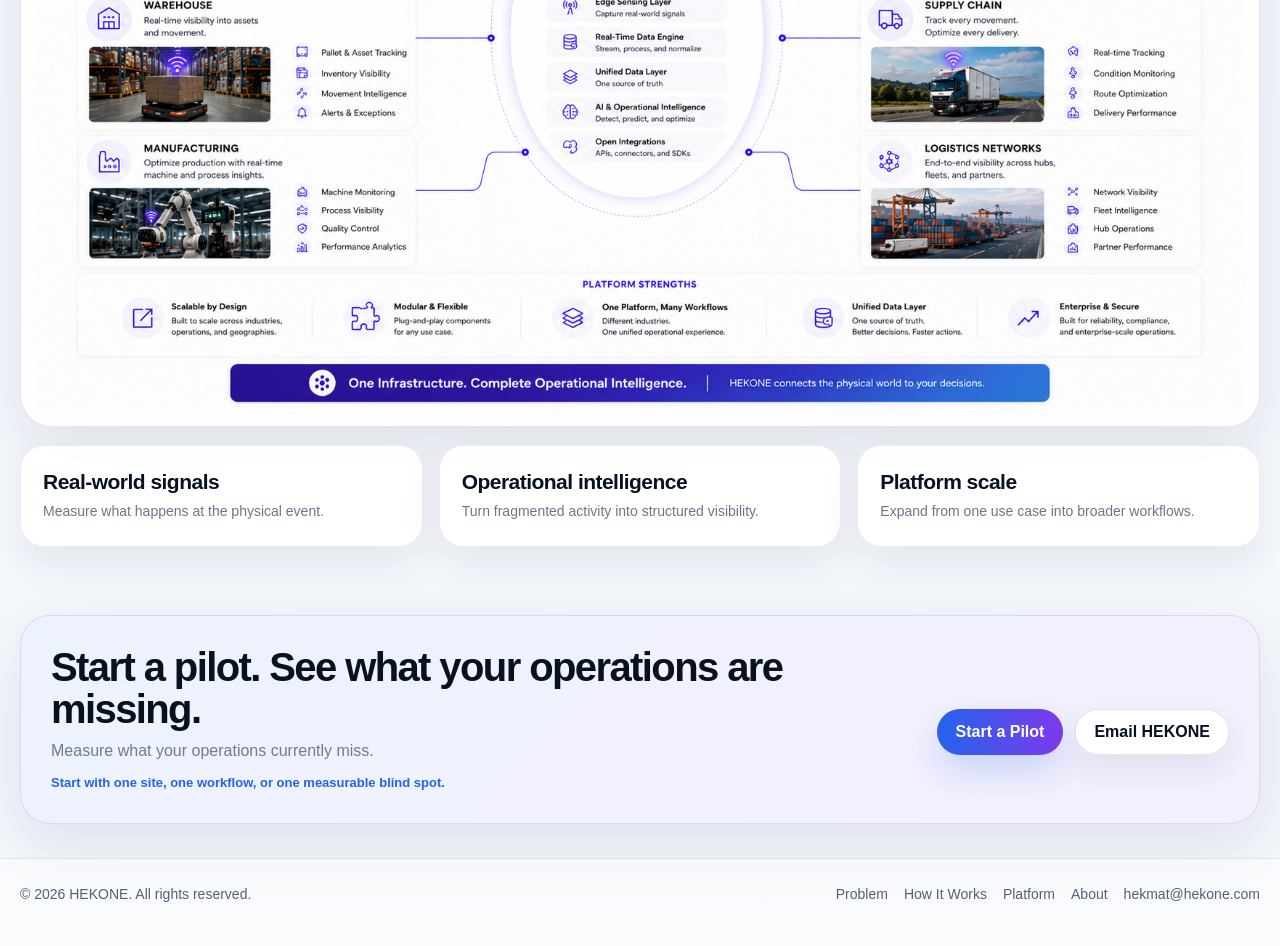
==== commit 08bc7c49: "Update index.html" ====
--- a/index.html
+++ b/index.html
@@ -1,893 +1,669 @@
 <!DOCTYPE html>
 <html lang="en">
 <head>
-
 <script type="text/javascript">
-    (function(c,l,a,r,i,t,y){
-        c[a]=c[a]||function(){(c[a].q=c[a].q||[]).push(arguments)};
-        t=l.createElement(r);t.async=1;t.src="https://www.clarity.ms/tag/"+i;
-        y=l.getElementsByTagName(r)[0];y.parentNode.insertBefore(t,y);
-    })(window, document, "clarity", "script", "w5nj7hsemw");
+  (function(c,l,a,r,i,t,y){
+    c[a]=c[a]||function(){(c[a].q=c[a].q||[]).push(arguments)};
+    t=l.createElement(r);t.async=1;t.src="https://www.clarity.ms/tag/"+i;
+    y=l.getElementsByTagName(r)[0];y.parentNode.insertBefore(t,y);
+  })(window, document, "clarity", "script", "w5nj7hsemw");
 </script>
 
-  <meta charset="UTF-8" />
-  <meta name="viewport" content="width=device-width, initial-scale=1.0" />
-  <title>HEKONE | Smart Dispenser Instrumentation Example</title>
-  <meta name="description" content="Illustrative HEKONE instrumentation example showing how physical flow becomes measurable signal and cost impact." />
-  <link rel="icon" type="image/png" sizes="32x32" href="favicon1.png?v=2" />
-  <link rel="icon" type="image/png" sizes="16x16" href="favicon1.png?v=2" />
-  <link rel="apple-touch-icon" href="favicon1.png?v=2" />
-  <meta name="theme-color" content="#f8fbff" />
-
-  <style>
-    :root {
-      --text: #07111f;
-      --muted: #526174;
-      --muted-2: #6f7f94;
-      --line: rgba(15, 23, 42, 0.09);
-      --line-strong: rgba(99, 102, 241, 0.16);
-      --accent: #2563eb;
-      --accent-2: #7c3aed;
-      --accent-soft: rgba(37, 99, 235, 0.08);
-      --card: rgba(255,255,255,0.86);
-      --shadow: 0 22px 70px rgba(15, 23, 42, 0.09);
-      --shadow-soft: 0 14px 36px rgba(15, 23, 42, 0.07);
-      --radius: 28px;
-      --max: 1240px;
-    }
-
-    * { box-sizing: border-box; }
-    html { scroll-behavior: smooth; }
-
-    body {
-      margin: 0;
-      font-family: Inter, Arial, Helvetica, sans-serif;
-      color: var(--text);
-      background:
-        radial-gradient(circle at 10% 0%, rgba(125, 211, 252, 0.15), transparent 28%),
-        radial-gradient(circle at 90% 8%, rgba(167, 139, 250, 0.14), transparent 26%),
-        linear-gradient(180deg, #ffffff 0%, #f8fbff 44%, #f4f7fc 100%);
-      line-height: 1.6;
-      overflow-x: hidden;
-    }
-
-    body.menu-open { overflow: hidden; }
-    a { color: inherit; text-decoration: none; }
-    img { max-width: 100%; display: block; }
-
-    .wrap {
-      width: min(var(--max), calc(100% - 32px));
-      margin: 0 auto;
-    }
-
-    header {
-      position: sticky;
-      top: 0;
-      z-index: 1000;
-      backdrop-filter: blur(16px);
-      background: rgba(255, 255, 255, 0.84);
-      border-bottom: 1px solid var(--line);
-    }
-
+<meta charset="UTF-8" />
+<meta name="viewport" content="width=device-width, initial-scale=1.0" />
+<title>HEKONE | Operational Intelligence for the Physical World</title>
+<meta name="description" content="HEKONE turns real-world physical events into measurable operational intelligence." />
+<link rel="icon" type="image/png" sizes="32x32" href="favicon1.png?v=2" />
+<link rel="icon" type="image/png" sizes="16x16" href="favicon1.png?v=2" />
+<link rel="apple-touch-icon" href="favicon1.png?v=2" />
+<meta name="theme-color" content="#f8fbff" />
+
+<style>
+  :root {
+    --text: #07111f;
+    --muted: #526174;
+    --line: rgba(15, 23, 42, 0.10);
+    --line-strong: rgba(99, 102, 241, 0.18);
+    --accent: #2563eb;
+    --accent-2: #7c3aed;
+    --shadow: 0 22px 70px rgba(15, 23, 42, 0.10);
+    --shadow-soft: 0 14px 34px rgba(15, 23, 42, 0.08);
+    --max: 1240px;
+  }
+
+  * { box-sizing: border-box; }
+  html { scroll-behavior: smooth; }
+
+  body {
+    margin: 0;
+    font-family: Inter, Arial, Helvetica, sans-serif;
+    color: var(--text);
+    background:
+      radial-gradient(circle at 10% 0%, rgba(125, 211, 252, 0.15), transparent 28%),
+      radial-gradient(circle at 90% 8%, rgba(167, 139, 250, 0.14), transparent 26%),
+      linear-gradient(180deg, #ffffff 0%, #f8fbff 44%, #f4f7fc 100%);
+    line-height: 1.6;
+    overflow-x: hidden;
+  }
+
+  body.menu-open { overflow: hidden; }
+  a { color: inherit; text-decoration: none; }
+  img { max-width: 100%; display: block; }
+
+  .wrap {
+    width: min(var(--max), calc(100% - 32px));
+    margin: 0 auto;
+  }
+
+  header {
+    position: sticky;
+    top: 0;
+    z-index: 1000;
+    backdrop-filter: blur(16px);
+    background: rgba(255, 255, 255, 0.84);
+    border-bottom: 1px solid var(--line);
+  }
+
+  .nav-wrap {
+    width: calc(100% - 64px);
+    margin: 0 auto;
+  }
+
+  .nav {
+    display: grid;
+    grid-template-columns: auto 1fr auto;
+    align-items: center;
+    gap: 24px;
+    padding: 12px 0;
+    position: relative;
+  }
+
+  .brand {
+    display: inline-flex;
+    align-items: center;
+    gap: 12px;
+    font-weight: 900;
+    letter-spacing: 0.16em;
+    color: var(--text);
+    flex-shrink: 0;
+    position: relative;
+    z-index: 1002;
+  }
+
+  .brand-mark {
+    width: 14px;
+    height: 14px;
+    border-radius: 50%;
+    background: linear-gradient(135deg, #7dd3fc, #7c3aed);
+    box-shadow: 0 0 18px rgba(37, 99, 235, 0.35);
+  }
+
+  .nav-links {
+    display: flex;
+    justify-content: center;
+    gap: 8px;
+    align-items: center;
+    color: var(--muted);
+    font-size: 14px;
+    font-weight: 650;
+  }
+
+  .nav-actions {
+    display: flex;
+    justify-content: flex-end;
+    align-items: center;
+    gap: 10px;
+    color: var(--muted);
+    font-size: 14px;
+    font-weight: 650;
+  }
+
+  .nav-links a,
+  .nav-actions a,
+  .nav-dropdown-btn {
+    position: relative;
+    padding: 10px 12px;
+    border-radius: 12px;
+    white-space: nowrap;
+    transition: color .22s ease, background .22s ease, transform .22s ease;
+  }
+
+  .nav-links a:hover,
+  .nav-actions a:not(.nav-pilot):hover,
+  .nav-dropdown:hover .nav-dropdown-btn,
+  .nav-dropdown.open .nav-dropdown-btn {
+    color: var(--text);
+    background: rgba(15, 23, 42, 0.05);
+  }
+
+  .nav-dropdown {
+    position: relative;
+    display: inline-flex;
+    align-items: center;
+  }
+
+  .nav-dropdown::after {
+    content: "";
+    position: absolute;
+    top: 100%;
+    left: 0;
+    width: 100%;
+    height: 14px;
+    z-index: 1002;
+  }
+
+  .nav-dropdown-btn {
+    border: 0;
+    background: transparent;
+    color: var(--muted);
+    font: inherit;
+    cursor: pointer;
+  }
+
+  .nav-dropdown-btn::after {
+    content: "▾";
+    margin-left: 6px;
+    font-size: 10px;
+  }
+
+  .nav-dropdown-menu {
+    position: absolute;
+    top: 100%;
+    left: 0;
+    margin-top: 6px;
+    min-width: 210px;
+    display: none;
+    padding: 8px;
+    border-radius: 18px;
+    background: rgba(255,255,255,0.98);
+    border: 1px solid var(--line);
+    box-shadow: 0 24px 70px rgba(15, 23, 42, 0.14);
+    z-index: 1003;
+  }
+
+  .nav-dropdown:hover .nav-dropdown-menu,
+  .nav-dropdown.open .nav-dropdown-menu {
+    display: grid;
+    gap: 6px;
+  }
+
+  .nav-dropdown-menu a {
+    display: block;
+    padding: 12px 14px;
+    border-radius: 12px;
+    color: var(--text);
+    background: rgba(15, 23, 42, 0.025);
+  }
+
+  .nav-dropdown-menu a:hover {
+    background: rgba(37, 99, 235, 0.07);
+  }
+
+  .btn {
+    display: inline-flex;
+    align-items: center;
+    justify-content: center;
+    min-height: 46px;
+    padding: 0 18px;
+    border-radius: 999px;
+    font-weight: 800;
+    border: 1px solid transparent;
+    cursor: pointer;
+    transition: transform .18s ease, box-shadow .18s ease, background .18s ease;
+  }
+
+  .btn:hover { transform: translateY(-1px); }
+
+  .btn-pilot,
+  .nav-pilot {
+    color: #ffffff !important;
+    background: linear-gradient(90deg, #2563eb 0%, #7c3aed 100%);
+    box-shadow: 0 16px 34px rgba(37, 99, 235, 0.20);
+  }
+
+  .nav-pilot { padding: 10px 18px !important; }
+
+  .btn-secondary {
+    color: var(--text);
+    background: #ffffff;
+    border-color: var(--line);
+    box-shadow: var(--shadow-soft);
+  }
+
+  .menu-toggle {
+    display: none;
+    width: 46px;
+    height: 46px;
+    border-radius: 14px;
+    border: 1px solid var(--line);
+    background: #ffffff;
+    align-items: center;
+    justify-content: center;
+    flex-direction: column;
+    gap: 5px;
+    cursor: pointer;
+    padding: 0;
+    flex-shrink: 0;
+    position: relative;
+    z-index: 1002;
+  }
+
+  .menu-toggle span {
+    display: block;
+    width: 18px;
+    height: 2px;
+    border-radius: 999px;
+    background: var(--text);
+    transition: transform .22s ease, opacity .22s ease;
+  }
+
+  .menu-toggle.active span:nth-child(1) { transform: translateY(7px) rotate(45deg); }
+  .menu-toggle.active span:nth-child(2) { opacity: 0; }
+  .menu-toggle.active span:nth-child(3) { transform: translateY(-7px) rotate(-45deg); }
+
+  .menu-backdrop { display: none; }
+
+  .menu-backdrop.show {
+    display: block;
+    position: fixed;
+    inset: 0;
+    background: rgba(15, 23, 42, 0.25);
+    backdrop-filter: blur(6px);
+    z-index: 998;
+  }
+
+  section { padding: 34px 0; }
+
+  .hero {
+    padding: 58px 0 22px;
+    text-align: center;
+  }
+
+  .eyebrow,
+  .section-pill {
+    display: inline-flex;
+    align-items: center;
+    gap: 9px;
+    padding: 8px 13px;
+    border: 1px solid var(--line);
+    border-radius: 999px;
+    color: var(--accent);
+    background: rgba(255, 255, 255, 0.78);
+    font-size: 13px;
+    font-weight: 800;
+    box-shadow: 0 10px 28px rgba(15, 23, 42, 0.05);
+  }
+
+  .eyebrow-dot {
+    width: 8px;
+    height: 8px;
+    border-radius: 50%;
+    background: #22c55e;
+    box-shadow: 0 0 10px rgba(34, 197, 94, 0.45);
+  }
+
+  h1 {
+    margin: 16px auto 0;
+    max-width: 920px;
+    font-size: clamp(46px, 6.2vw, 82px);
+    line-height: 0.95;
+    letter-spacing: -0.065em;
+  }
+
+  .hero-lead {
+    margin: 20px auto 0;
+    max-width: 680px;
+    color: rgba(82, 97, 116, 0.92);
+    font-size: clamp(18px, 1.8vw, 22px);
+    line-height: 1.42;
+  }
+
+  .hero-lead strong { color: var(--accent); }
+
+  .hero-actions {
+    display: flex;
+    justify-content: center;
+    flex-wrap: wrap;
+    gap: 12px;
+    margin-top: 24px;
+  }
+
+  .hero-note {
+    margin-top: 12px;
+    color: var(--accent);
+    font-size: 13px;
+    font-weight: 800;
+  }
+
+  .visual-block {
+    padding: 18px 0 32px;
+  }
+
+  .visual-card {
+    border-radius: 32px;
+    background: rgba(255, 255, 255, 0.82);
+    border: 1px solid var(--line);
+    box-shadow: var(--shadow);
+    overflow: hidden;
+  }
+
+  .visual-card img {
+    width: 100%;
+    height: auto;
+  }
+
+  .visual-card.compact {
+    padding: 12px;
+  }
+
+  .visual-card.compact img {
+    border-radius: 22px;
+  }
+
+  .section-head {
+    text-align: center;
+    max-width: 820px;
+    margin: 0 auto 18px;
+  }
+
+  .section-head.minimal {
+    margin-bottom: 14px;
+  }
+
+  .section-head.minimal h2,
+  .section-head.minimal p {
+    display: none;
+  }
+
+  .mini-grid {
+    display: grid;
+    grid-template-columns: repeat(3, minmax(0, 1fr));
+    gap: 16px;
+    margin-top: 18px;
+  }
+
+  .mini-card {
+    padding: 24px 22px;
+    border-radius: 24px;
+    background: rgba(255,255,255,0.94);
+    border: 1px solid rgba(15, 23, 42, 0.08);
+    box-shadow: 0 18px 44px rgba(15, 23, 42, 0.075);
+  }
+
+  .mini-card h3 {
+    margin: 0 0 7px;
+    font-size: 21px;
+    line-height: 1.1;
+    letter-spacing: -0.025em;
+    font-weight: 900;
+  }
+
+  .mini-card p {
+    margin: 0;
+    color: rgba(82, 97, 116, 0.86);
+    font-size: 14px;
+  }
+
+  .cta-box {
+    display: grid;
+    grid-template-columns: 1fr auto;
+    gap: 18px;
+    align-items: center;
+    padding: 30px;
+    border-radius: 30px;
+    background:
+      linear-gradient(135deg, rgba(37, 99, 235, 0.08), rgba(124, 58, 237, 0.08)),
+      rgba(255,255,255,0.90);
+    border: 1px solid var(--line-strong);
+    box-shadow: var(--shadow);
+  }
+
+  .cta-box h2 {
+    margin: 0 0 8px;
+    font-size: clamp(28px, 3.3vw, 40px);
+    line-height: 1.05;
+    letter-spacing: -0.04em;
+  }
+
+  .cta-box p {
+    margin: 0;
+    color: rgba(82, 97, 116, 0.82);
+    font-size: 16px;
+    max-width: 680px;
+  }
+
+  .cta-note {
+    margin-top: 9px;
+    color: var(--accent);
+    font-size: 13px;
+    font-weight: 800;
+  }
+
+  footer {
+    border-top: 1px solid var(--line);
+    padding: 24px 0 40px;
+    color: var(--muted);
+    background: rgba(255,255,255,0.52);
+  }
+
+  .footer-row {
+    display: flex;
+    justify-content: space-between;
+    align-items: center;
+    gap: 18px;
+    flex-wrap: wrap;
+    font-size: 14px;
+  }
+
+  .footer-links {
+    display: flex;
+    gap: 16px;
+    flex-wrap: wrap;
+  }
+
+  .footer-links a { color: var(--muted); }
+
+  @media (max-width: 1100px) {
     .nav-wrap {
-      width: calc(100% - 64px);
-      margin: 0 auto;
+      width: calc(100% - 36px);
     }
 
     .nav {
-      display: grid;
-      grid-template-columns: auto 1fr auto;
-      align-items: center;
-      gap: 24px;
-      padding: 10px 0;
-      position: relative;
-    }
-
-    .brand {
-      display: inline-flex;
-      align-items: center;
-      gap: 12px;
-      font-weight: 900;
-      letter-spacing: 0.16em;
-      color: var(--text);
-      flex-shrink: 0;
-      position: relative;
-      z-index: 1002;
-    }
-
-    .brand-mark {
-      width: 14px;
-      height: 14px;
-      border-radius: 50%;
-      background: linear-gradient(135deg, #7dd3fc, #7c3aed);
-      box-shadow: 0 0 18px rgba(37, 99, 235, 0.35);
+      gap: 14px;
     }
 
     .nav-links,
     .nav-actions {
-      display: flex;
-      align-items: center;
-      gap: 8px;
-      color: var(--muted);
-      font-size: 14px;
-      font-weight: 650;
-    }
-
-    .nav-links { justify-content: center; }
-    .nav-actions { justify-content: flex-end; }
+      gap: 2px;
+      font-size: 13px;
+    }
 
     .nav-links a,
     .nav-actions a,
     .nav-dropdown-btn {
-      position: relative;
-      padding: 10px 12px;
-      border-radius: 12px;
-      white-space: nowrap;
-      transition: color .22s ease, background .22s ease, transform .22s ease;
-    }
-
-    .nav-links a:hover,
-    .nav-actions a:not(.nav-pilot):hover,
-    .nav-links a.active,
-    .nav-dropdown:hover .nav-dropdown-btn,
-    .nav-dropdown.open .nav-dropdown-btn,
-    .nav-dropdown.active .nav-dropdown-btn {
-      color: var(--text);
-      background: rgba(15, 23, 42, 0.05);
-    }
-
-    .nav-dropdown {
-      position: relative;
-      display: inline-flex;
-      align-items: center;
-    }
-
-    .nav-dropdown::after {
-      content: "";
+      padding: 10px 9px;
+    }
+  }
+
+  @media (max-width: 900px) {
+    .nav {
+      display: flex;
+      justify-content: space-between;
+    }
+
+    .menu-toggle { display: inline-flex; }
+
+    .nav-links {
       position: absolute;
-      top: 100%;
+      top: calc(100% + 12px);
       left: 0;
+      right: 0;
+      display: none;
+      flex-direction: column;
+      align-items: stretch;
+      gap: 10px;
+      padding: 14px;
+      border-radius: 24px;
+      background: rgba(255, 255, 255, 0.98);
+      border: 1px solid var(--line);
+      box-shadow: 0 24px 70px rgba(15, 23, 42, 0.18);
+      z-index: 1001;
+      max-height: calc(100vh - 110px);
+      overflow-y: auto;
+    }
+
+    .nav-links.open { display: flex; }
+
+    .nav-actions {
+      display: none;
+    }
+
+    .nav-links a,
+    .nav-dropdown-btn {
+      display: block;
       width: 100%;
-      height: 14px;
-      z-index: 1002;
-    }
-
-    .nav-dropdown-btn {
-      border: 0;
-      background: transparent;
-      color: var(--muted);
-      font: inherit;
-      cursor: pointer;
-    }
-
-    .nav-dropdown-btn::after {
-      content: "▾";
-      margin-left: 6px;
-      font-size: 10px;
-    }
-
-    .nav-dropdown-menu {
-      position: absolute;
-      top: 100%;
-      left: 0;
-      margin-top: 6px;
-      min-width: 210px;
-      display: none;
-      padding: 8px;
-      border-radius: 18px;
-      background: rgba(255,255,255,0.98);
-      border: 1px solid var(--line);
-      box-shadow: 0 24px 70px rgba(15, 23, 42, 0.14);
-      z-index: 1003;
-    }
-
-    .nav-dropdown:hover .nav-dropdown-menu,
-    .nav-dropdown.open .nav-dropdown-menu {
-      display: grid;
-      gap: 6px;
-    }
-
-    .nav-dropdown-menu a {
-      display: block;
-      padding: 12px 14px;
-      border-radius: 12px;
-      color: var(--text);
-      background: rgba(15, 23, 42, 0.025);
-    }
-
-    .nav-dropdown-menu a:hover,
-    .nav-dropdown-menu a.active {
-      background: rgba(37, 99, 235, 0.07);
-    }
-
-    .nav-pilot,
-    .btn-primary {
-      color: #ffffff !important;
-      background: linear-gradient(90deg, #2563eb 0%, #7c3aed 100%);
-      box-shadow: 0 16px 34px rgba(37, 99, 235, 0.20);
-    }
-
-    .nav-pilot {
-      display: inline-flex;
-      align-items: center;
-      justify-content: center;
-      padding: 10px 18px !important;
-      border-radius: 999px;
-      font-weight: 800;
-    }
-
-    .btn-primary,
-    .btn-secondary {
-      display: inline-flex;
-      align-items: center;
-      justify-content: center;
-      min-height: 48px;
-      padding: 0 18px;
-      border-radius: 999px;
-      font-weight: 800;
-      font-size: 14px;
-      text-align: center;
-      border: 1px solid transparent;
-      transition: transform .18s ease, box-shadow .18s ease, background .18s ease;
-    }
-
-    .btn-primary:hover,
-    .btn-secondary:hover,
-    .nav-pilot:hover { transform: translateY(-1px); }
-
-    .btn-secondary {
-      color: var(--text);
-      background: rgba(255,255,255,0.86);
-      border-color: rgba(15,23,42,0.08);
-      box-shadow: var(--shadow-soft);
-    }
-
-    .menu-toggle {
-      display: none;
-      width: 46px;
-      height: 46px;
-      border-radius: 14px;
-      border: 1px solid var(--line);
-      background: #ffffff;
-      align-items: center;
-      justify-content: center;
-      flex-direction: column;
-      gap: 5px;
-      cursor: pointer;
-      padding: 0;
-      flex-shrink: 0;
-      position: relative;
-      z-index: 1002;
-    }
-
-    .menu-toggle span {
-      display: block;
-      width: 18px;
-      height: 2px;
-      border-radius: 999px;
-      background: var(--text);
-      transition: transform .22s ease, opacity .22s ease;
-    }
-
-    .menu-toggle.active span:nth-child(1) { transform: translateY(7px) rotate(45deg); }
-    .menu-toggle.active span:nth-child(2) { opacity: 0; }
-    .menu-toggle.active span:nth-child(3) { transform: translateY(-7px) rotate(-45deg); }
-
-    .menu-backdrop { display: none; }
-
-    .menu-backdrop.show {
-      display: block;
-      position: fixed;
-      inset: 0;
-      background: rgba(15, 23, 42, 0.25);
-      backdrop-filter: blur(6px);
-      z-index: 998;
-    }
-
-    .page {
-      padding: 62px 0 88px;
-    }
-
-    .hero {
-      display: grid;
-      grid-template-columns: 1.02fr 0.98fr;
-      gap: 34px;
-      align-items: center;
-      padding-top: 10px;
-    }
-
-    .eyebrow,
-    .section-kicker,
-    .cta-lead {
-      display: inline-flex;
-      align-items: center;
-      gap: 8px;
-      padding: 8px 13px;
-      border-radius: 999px;
-      background: rgba(255, 255, 255, 0.78);
-      border: 1px solid var(--line);
-      color: var(--accent);
-      font-size: 13px;
-      font-weight: 800;
-      box-shadow: 0 10px 28px rgba(15, 23, 42, 0.05);
-    }
-
-    h1 {
-      margin: 16px 0 0;
-      font-size: clamp(44px, 6.2vw, 78px);
-      line-height: 0.95;
-      letter-spacing: -0.065em;
-      max-width: 760px;
-    }
-
-    .hero-copy {
-      margin: 22px 0 0;
-      max-width: 700px;
-      color: rgba(82, 97, 116, 0.92);
-      font-size: clamp(17px, 1.8vw, 20px);
-      line-height: 1.55;
-    }
-
-    .hero-note,
-    .quote-box,
-    .quote-bar {
-      margin-top: 20px;
-      padding: 18px 20px;
-      border-radius: 20px;
-      background:
-        linear-gradient(135deg, rgba(37, 99, 235, 0.07), rgba(124, 58, 237, 0.07)),
-        rgba(255,255,255,0.82);
-      border: 1px solid var(--line-strong);
-      color: var(--text);
-      box-shadow: var(--shadow-soft);
-      font-weight: 750;
-      max-width: 720px;
-    }
-
-    .hero-chips {
-      display: flex;
-      flex-wrap: wrap;
-      gap: 10px;
-      margin-top: 18px;
-    }
-
-    .chip {
-      padding: 9px 14px;
-      border-radius: 999px;
-      font-size: 12px;
-      font-weight: 750;
-      color: var(--accent);
-      border: 1px solid rgba(37, 99, 235, 0.12);
-      background: rgba(255,255,255,0.76);
-    }
-
-    .image-card,
-    .card,
-    .video-card,
-    .signal-flow,
-    .cta {
-      background: var(--card);
-      border: 1px solid var(--line);
-      border-radius: var(--radius);
-      box-shadow: var(--shadow);
-    }
-
-    .image-card {
-      position: relative;
-      padding: 16px;
-      overflow: hidden;
-    }
-
-    .image-card img {
-      width: 100%;
-      max-height: 620px;
-      object-fit: contain;
-      border-radius: 20px;
-      background: rgba(255,255,255,0.55);
-    }
-
-    .image-caption,
-    .video-meta {
-      margin-top: 12px;
-      font-size: 12px;
-      color: var(--muted-2);
-      text-align: center;
-    }
-
-    .section { margin-top: 72px; }
-    .impact-strip { margin-top: 56px; }
-
-    h2 {
-      margin: 12px 0 0;
-      font-size: clamp(30px, 4vw, 48px);
-      line-height: 1.05;
-      letter-spacing: -0.045em;
-    }
-
-    .section-intro {
-      max-width: 820px;
-      color: rgba(82, 97, 116, 0.88);
-      font-size: 17px;
-      margin: 14px 0 0;
-      line-height: 1.7;
-    }
-
-    .grid-2,
-    .grid-3,
-    .impact-grid,
-    .demo-grid,
-    .engineering-grid,
-    .signal-row {
-      display: grid;
-      gap: 20px;
-      margin-top: 26px;
-    }
-
-    .grid-2 { grid-template-columns: repeat(2, minmax(0, 1fr)); }
-    .grid-3 { grid-template-columns: repeat(3, minmax(0, 1fr)); }
-    .impact-grid { grid-template-columns: repeat(3, minmax(0, 1fr)); }
-    .demo-grid { grid-template-columns: 0.88fr 1.12fr; align-items: stretch; }
-    .engineering-grid { grid-template-columns: 1.02fr 0.98fr; align-items: start; }
-    .signal-row { grid-template-columns: repeat(4, minmax(0, 1fr)); }
-
-    .card {
-      padding: 24px;
-      min-height: 100%;
-    }
-
-    .card h3 {
-      margin: 0 0 10px;
-      font-size: 22px;
-      line-height: 1.1;
-      letter-spacing: -0.02em;
-    }
-
-    .card p,
-    .card li {
-      color: rgba(82, 97, 116, 0.9);
-      font-size: 15px;
-    }
-
-    .card ul {
-      margin: 0;
-      padding-left: 18px;
-    }
-
-    .card li + li { margin-top: 8px; }
-
-    .impact-card {
-      background:
-        radial-gradient(circle at top left, rgba(37,99,235,0.08), transparent 38%),
-        rgba(255,255,255,0.88);
-      border-color: rgba(99,102,241,0.16);
-    }
-
-    .impact-card p strong,
-    .economic-line strong,
-    .executive-line strong {
-      color: var(--text);
-    }
-
-    .impact-metric {
-      padding: 18px;
-      border-radius: 20px;
-      background: rgba(255,255,255,0.76);
-      border: 1px solid rgba(15,23,42,0.07);
-      box-shadow: 0 10px 28px rgba(15,23,42,0.04);
-    }
-
-    .impact-metric-label {
-      font-size: 12px;
-      color: var(--muted);
-      margin-bottom: 8px;
-      font-weight: 750;
-    }
-
-    .impact-metric-value {
-      font-size: clamp(24px, 3vw, 34px);
-      line-height: 1;
-      font-weight: 900;
-      color: var(--accent);
-      letter-spacing: -0.04em;
-    }
-
-    .impact-metric-note {
-      margin-top: 8px;
-      font-size: 13px;
-      color: var(--muted);
-    }
-
-    .impact-kicker {
-      display: inline-flex;
-      margin-top: 16px;
-      padding: 8px 12px;
-      border-radius: 999px;
-      background: rgba(37,99,235,0.08);
-      border: 1px solid rgba(37,99,235,0.12);
-      color: var(--accent);
-      font-size: 12px;
-      font-weight: 800;
-    }
-
-    .impact-line,
-    .executive-line,
-    .economic-line {
-      margin-top: 16px;
-      padding-top: 14px;
-      border-top: 1px solid var(--line);
+      padding: 14px 16px;
+      border-radius: 16px;
+      background: rgba(15, 23, 42, 0.035);
       color: var(--text);
       font-size: 15px;
-      font-weight: 750;
-      line-height: 1.55;
-    }
-
-    .quote-bar {
-      max-width: 940px;
-      font-size: 18px;
-      color: var(--text);
-    }
-
-    .engineering-text-card {
-      min-height: 0;
-      padding: 28px 28px 26px;
-    }
-
-    .image-card.patent-card {
-      max-width: 720px;
-      margin: 0 auto;
-      display: flex;
-      flex-direction: column;
+      border: 1px solid rgba(15, 23, 42, 0.04);
+      text-align: left;
+    }
+
+    .mobile-only {
+      display: block !important;
+    }
+
+    .nav-dropdown {
+      display: block;
+      width: 100%;
+    }
+
+    .nav-dropdown::after { display: none; }
+
+    .nav-dropdown-btn::after {
+      float: right;
+      margin-top: 3px;
+    }
+
+    .nav-dropdown-menu {
+      position: static;
+      display: none;
+      margin-top: 8px;
+      min-width: 0;
+      padding: 8px;
+      border-radius: 16px;
+      background: rgba(15, 23, 42, 0.035);
+      box-shadow: none;
+    }
+
+    .nav-dropdown.open .nav-dropdown-menu { display: grid; }
+    .nav-dropdown:hover .nav-dropdown-menu { display: none; }
+    .nav-dropdown.open:hover .nav-dropdown-menu { display: grid; }
+
+    .nav-pilot {
+      display: inline-flex !important;
       justify-content: center;
-    }
-
-    .image-card.patent-card img { max-height: 600px; }
-
-    .image-card.cad-card {
-      max-width: 760px;
-      margin: 48px auto 0;
-    }
-
-    .image-card.cad-card img { max-height: 560px; }
-
-    .signal-flow {
-      padding: 24px;
-      overflow: hidden;
-    }
-
-    .signal-step {
-      position: relative;
+      align-items: center;
+      width: 100%;
+      min-height: 50px;
       text-align: center;
-      padding: 18px 16px;
-      border-radius: 20px;
-      background: rgba(255,255,255,0.78);
-      border: 1px solid rgba(15,23,42,0.07);
-      min-height: 112px;
-      display: flex;
-      flex-direction: column;
-      justify-content: center;
-      gap: 8px;
-    }
-
-    .signal-step strong { display: block; font-size: 16px; }
-    .signal-step span { color: var(--muted); font-size: 13px; }
-
-    .signal-arrow {
-      position: absolute;
-      right: -14px;
-      top: 50%;
-      transform: translateY(-50%);
-      color: var(--accent);
-      font-size: 22px;
-      z-index: 2;
-    }
-
-    .video-card {
-      padding: 18px;
-      max-width: 430px;
-      margin: 0 auto;
-    }
-
-    .video-embed {
-      position: relative;
+    }
+
+    .mini-grid,
+    .cta-box {
+      grid-template-columns: 1fr;
+    }
+
+    .cta-box .hero-actions {
+      justify-content: flex-start;
+    }
+  }
+
+  @media (min-width: 901px) {
+    .mobile-only {
+      display: none !important;
+    }
+  }
+
+  @media (max-width: 760px) {
+    .nav-wrap {
+      width: calc(100% - 22px);
+    }
+
+    .wrap {
+      width: min(var(--max), calc(100% - 22px));
+    }
+
+    .hero {
+      padding: 50px 0 22px;
+    }
+
+    h1 {
+      font-size: clamp(40px, 12vw, 58px);
+    }
+
+    .hero-lead {
+      font-size: 17px;
+    }
+
+    section {
+      padding: 28px 0;
+    }
+
+    .visual-block {
+      padding: 16px 0 28px;
+    }
+
+    .visual-card,
+    .cta-box {
+      border-radius: 24px;
+    }
+
+    .visual-card.compact {
+      padding: 8px;
+    }
+
+    .visual-card.compact img {
+      border-radius: 18px;
+    }
+
+    .hero-actions .btn {
       width: 100%;
-      aspect-ratio: 9 / 16;
-      border-radius: 20px;
-      overflow: hidden;
-      background: #07111f;
-      border: 1px solid rgba(15,23,42,0.08);
-    }
-
-    .video-embed iframe {
-      width: 100%;
-      height: 100%;
-      border: 0;
-      display: block;
-    }
-
-    .demo-points {
-      display: grid;
-      gap: 14px;
-      margin-top: 20px;
-    }
-
-    .demo-point {
-      padding: 16px 18px;
-      border-radius: 18px;
-      background: rgba(255,255,255,0.72);
-      border: 1px solid rgba(15,23,42,0.07);
-    }
-
-    .demo-point strong {
-      display: block;
-      font-size: 15px;
-      margin-bottom: 4px;
-      color: var(--text);
-    }
-
-    .demo-point span {
-      color: var(--muted);
-      font-size: 14px;
-    }
-
-    .cta {
-      margin-top: 82px;
-      padding: 32px;
-      display: flex;
-      align-items: center;
-      justify-content: space-between;
-      gap: 24px;
-      flex-wrap: wrap;
-      background:
-        linear-gradient(135deg, rgba(37,99,235,0.08), rgba(124,58,237,0.08)),
-        rgba(255,255,255,0.90);
-      border-color: var(--line-strong);
-    }
-
-    .cta h3 {
-      margin: 0;
-      font-size: clamp(30px, 4vw, 44px);
-      line-height: 1.05;
-      letter-spacing: -0.04em;
-    }
-
-    .cta p {
-      margin: 10px 0 0;
-      color: var(--muted);
-      max-width: 760px;
-    }
-
-    .pre-cta-line {
-      margin-bottom: 12px;
-      color: var(--text);
-      font-weight: 750;
-      max-width: 760px;
-    }
-
-    .cta-actions {
-      display: flex;
-      gap: 12px;
-      flex-wrap: wrap;
-    }
-
-    .investor-panel {
-      margin-top: 24px;
-      display: grid;
-      grid-template-columns: 0.92fr 1.08fr;
-      gap: 26px;
-      align-items: center;
-      padding: 30px;
-      border-radius: var(--radius);
-      background:
-        radial-gradient(circle at 88% 24%, rgba(124, 58, 237, 0.14), transparent 36%),
-        linear-gradient(135deg, rgba(37, 99, 235, 0.07), rgba(124, 58, 237, 0.08)),
-        rgba(255,255,255,0.92);
-      border: 1px solid var(--line-strong);
-      box-shadow: var(--shadow);
-      overflow: hidden;
-    }
-
-    .investor-copy h3 {
-      margin: 14px 0 0;
-      font-size: clamp(28px, 3.4vw, 44px);
-      line-height: 1.05;
-      letter-spacing: -0.045em;
-    }
-
-    .investor-copy p {
-      margin: 14px 0 0;
-      color: var(--muted);
-      font-size: 16px;
-      max-width: 640px;
-    }
-
-    .investor-copy .cta-actions {
-      margin-top: 24px;
-    }
-
-    .investor-visual {
-      position: relative;
-      min-height: 260px;
-      display: flex;
-      align-items: center;
-      justify-content: flex-end;
-    }
-
-    .investor-visual img {
-      width: min(100%, 560px);
-      border-radius: 24px;
-      object-fit: cover;
-      box-shadow: 0 18px 46px rgba(15, 23, 42, 0.10);
-    }
-
-    footer {
-      padding: 28px 0 44px;
-      color: var(--muted);
-      font-size: 14px;
-    }
-
-    .footer-row {
-      display: flex;
-      align-items: center;
-      justify-content: space-between;
-      gap: 16px;
-      flex-wrap: wrap;
-      border-top: 1px solid var(--line);
-      padding-top: 22px;
-      margin-top: 26px;
-    }
-
-    @media (max-width: 1100px) {
-      .nav-wrap { width: calc(100% - 36px); }
-      .nav { gap: 14px; }
-      .nav-links, .nav-actions { gap: 2px; font-size: 13px; }
-      .nav-links a, .nav-actions a, .nav-dropdown-btn { padding: 10px 9px; }
-    }
-
-    @media (max-width: 980px) {
-      .hero,
-      .grid-2,
-      .grid-3,
-      .signal-row,
-      .engineering-grid,
-      .demo-grid,
-      .impact-grid,
-      .investor-panel {
-        grid-template-columns: 1fr;
-      }
-
-      .investor-visual {
-        justify-content: center;
-        min-height: 0;
-      }
-
-      .signal-arrow { display: none; }
-      .image-card.patent-card,
-      .image-card.cad-card { max-width: 100%; }
-      .image-card.patent-card img { max-height: 520px; }
-      .image-card.cad-card img { max-height: 460px; }
-      .video-card { max-width: 430px; margin: 0 auto; }
-    }
-
-    @media (max-width: 900px) {
-      .nav {
-        display: flex;
-        justify-content: space-between;
-      }
-
-      .menu-toggle { display: inline-flex; }
-
-      .nav-links {
-        position: absolute;
-        top: calc(100% + 12px);
-        left: 0;
-        right: 0;
-        display: none;
-        flex-direction: column;
-        align-items: stretch;
-        gap: 10px;
-        padding: 14px;
-        border-radius: 24px;
-        background: rgba(255, 255, 255, 0.98);
-        border: 1px solid var(--line);
-        box-shadow: 0 24px 70px rgba(15, 23, 42, 0.18);
-        z-index: 1001;
-        max-height: calc(100vh - 110px);
-        overflow-y: auto;
-      }
-
-      .nav-links.open { display: flex; }
-      .nav-actions { display: none; }
-
-      .nav-links a,
-      .nav-dropdown-btn {
-        display: block;
-        width: 100%;
-        padding: 14px 16px;
-        border-radius: 16px;
-        background: rgba(15, 23, 42, 0.035);
-        color: var(--text);
-        font-size: 15px;
-        border: 1px solid rgba(15, 23, 42, 0.04);
-        text-align: left;
-      }
-
-      .mobile-only { display: block !important; }
-      .nav-dropdown { display: block; width: 100%; }
-      .nav-dropdown::after { display: none; }
-      .nav-dropdown-btn::after { float: right; margin-top: 3px; }
-
-      .nav-dropdown-menu {
-        position: static;
-        display: none;
-        margin-top: 8px;
-        min-width: 0;
-        padding: 8px;
-        border-radius: 16px;
-        background: rgba(15, 23, 42, 0.035);
-        box-shadow: none;
-      }
-
-      .nav-dropdown.open .nav-dropdown-menu { display: grid; }
-      .nav-dropdown:hover .nav-dropdown-menu { display: none; }
-      .nav-dropdown.open:hover .nav-dropdown-menu { display: grid; }
-
-      .nav-pilot {
-        display: inline-flex !important;
-        justify-content: center;
-        align-items: center;
-        width: 100%;
-        min-height: 50px;
-        text-align: center;
-      }
-    }
-
-    @media (min-width: 901px) {
-      .mobile-only { display: none !important; }
-    }
-
-    @media (max-width: 760px) {
-      .nav-wrap { width: calc(100% - 22px); }
-      .wrap { width: min(var(--max), calc(100% - 22px)); }
-      .page { padding-top: 44px; }
-      h1 { font-size: clamp(40px, 12vw, 58px); }
-      .hero-copy { font-size: 16px; }
-      .section { margin-top: 56px; }
-      .impact-strip { margin-top: 42px; }
-      .image-card, .card, .video-card, .signal-flow, .cta, .investor-panel { border-radius: 24px; }
-      .investor-panel { padding: 24px 18px; }
-      .investor-visual img { border-radius: 20px; }
-      .cta { padding: 26px 20px; }
-      .cta-actions { width: 100%; }
-      .cta-actions .btn-primary, .cta-actions .btn-secondary { width: 100%; }
-    }
-  </style>
+    }
+  }
+</style>
 </head>
+
 <body>
   <header>
     <div class="nav-wrap nav">
-      <a class="brand" href="/">
+      <a class="brand" href="#top">
         <span class="brand-mark"></span>
         <span>HEKONE</span>
       </a>
 
       <nav class="nav-links" id="site-menu">
-        <div class="nav-dropdown active">
+        <div class="nav-dropdown">
           <button class="nav-dropdown-btn" type="button" aria-expanded="false">Technology</button>
           <div class="nav-dropdown-menu">
-            <a href="/instrumentation-example.html" class="active">Smart Dispenser</a>
-            <a href="/origin.html">HEKONE Origin</a>
+            <a href="instrumentation-example.html">Smart Dispenser</a>
+            <a href="origin.html">HEKONE Origin</a>
           </div>
         </div>
-        <a href="/#platform">Platform</a>
-        <a href="/about.html">About</a>
-        <a href="/contact.html">Contact</a>
-        <a href="/login.html" class="mobile-only">Login / Dashboard</a>
-        <a href="/pilot.html" class="nav-pilot mobile-only">Start a Pilot</a>
+        <a href="#problem">Problem</a>
+        <a href="#workflow">How It Works</a>
+        <a href="#platform">Platform</a>
+        <a href="about.html">About</a>
+        <a href="https://hekone.com/contact">Contact</a>
+        <a href="login.html" class="mobile-only">Login / Dashboard</a>
+        <a href="pilot.html" class="nav-pilot mobile-only">Start a Pilot</a>
       </nav>
 
       <div class="nav-actions">
-        <a href="/login.html">Login / Dashboard</a>
-        <a href="/pilot.html" class="nav-pilot">Start a Pilot</a>
+        <a href="login.html">Login / Dashboard</a>
+        <a href="pilot.html" class="nav-pilot">Start a Pilot</a>
       </div>
 
       <button class="menu-toggle" aria-label="Toggle menu" aria-expanded="false" aria-controls="site-menu">
@@ -900,444 +676,120 @@
 
   <div class="menu-backdrop"></div>
 
-  <main class="page">
-    <div class="wrap">
-      <section class="hero">
-        <div>
-          <div class="eyebrow">Illustrative instrumentation example</div>
-          <h1>From physical flow to measurable signal.</h1>
-          <p class="hero-copy">
-            Smart Gravity Bin is one example of how HEKONE instruments real-world activity at the shelf level, turning product movement into structured signals that help quantify variance, identify hidden operational loss, and translate usage into cost impact.
-          </p>
-          <div class="hero-note">
-            This is not the HEKONE platform itself. It is a targeted instrumentation example for one specific blind spot.
+  <main id="top">
+    <section class="hero">
+      <div class="wrap">
+        <div class="eyebrow">
+          <span class="eyebrow-dot"></span>
+          Physical Intelligence for Real-World Operations
+        </div>
+
+        <h1>Make the invisible measurable.</h1>
+
+        <p class="hero-lead">
+          HEKONE turns physical events into <strong>real-time operational intelligence</strong>.
+        </p>
+
+        <div class="hero-actions">
+          <a class="btn btn-pilot" href="pilot.html">Start a Pilot</a>
+          <a class="btn btn-secondary" href="#platform">See Platform Vision</a>
+        </div>
+
+        <div class="hero-note">Limited pilot availability for selected operators.</div>
+      </div>
+    </section>
+
+    <section class="visual-block" aria-label="HEKONE hero visual">
+      <div class="wrap">
+        <div class="visual-card">
+          <img src="hero.png" alt="HEKONE operational intelligence platform across agriculture, dispensers, warehouse, and supply chain" loading="eager" fetchpriority="high" />
+        </div>
+      </div>
+    </section>
+
+    <section id="problem">
+      <div class="wrap">
+        <div class="section-head minimal">
+          <div class="section-pill">The visibility gap</div>
+        </div>
+
+        <div class="visual-card compact">
+          <img src="workflow.png" alt="Visibility gap across physical workflows and operational handoffs" loading="lazy" />
+        </div>
+      </div>
+    </section>
+
+    <section id="workflow">
+      <div class="wrap">
+        <div class="section-head minimal">
+          <div class="section-pill">How HEKONE works</div>
+        </div>
+
+        <div class="visual-card compact">
+          <img src="visibility.png" alt="HEKONE workflow from physical events to structured signals, dashboard, and action" loading="lazy" />
+        </div>
+      </div>
+    </section>
+
+    <section id="platform">
+      <div class="wrap">
+        <div class="section-head minimal">
+          <div class="section-pill">Platform expansion</div>
+        </div>
+
+        <div class="visual-card compact">
+          <img src="platform.png" alt="HEKONE platform expansion across agriculture, retail, warehouse, manufacturing, supply chain, and logistics" loading="lazy" />
+        </div>
+
+        <div class="mini-grid">
+          <div class="mini-card">
+            <h3>Real-world signals</h3>
+            <p>Measure what happens at the physical event.</p>
           </div>
-          <div class="hero-chips">
-            <span class="chip">Shelf-Level Visibility</span>
-            <span class="chip">Signal Capture</span>
-            <span class="chip">Targeted Instrumentation</span>
-            <span class="chip">AI-Enabled Operations Layer</span>
+
+          <div class="mini-card">
+            <h3>Operational intelligence</h3>
+            <p>Turn fragmented activity into structured visibility.</p>
           </div>
-        </div>
-
-        <div class="image-card">
-          <img src="./smart-bin2.png" alt="HEKONE Smart Gravity Bin prototype" />
-          <div class="image-caption">
-            Early-stage prototype, part of a broader HEKONE instrumentation approach.
+
+          <div class="mini-card">
+            <h3>Platform scale</h3>
+            <p>Expand from one use case into broader workflows.</p>
           </div>
         </div>
-      </section>
-
-      <section class="impact-strip">
-        <div class="card impact-card">
-          <div class="section-kicker" style="margin-bottom: 12px;">Estimated impact</div>
-          <h2 style="font-size: clamp(26px, 3.2vw, 38px);">Estimated Operational Impact</h2>
-          <p class="section-intro" style="margin-top: 12px; max-width: 860px;">
-            Directional modeling creates decision context: translate usage into cost impact, identify hidden operational loss, and quantify variance before it compounds across locations.
-          </p>
-
-          <div class="impact-grid">
-            <div class="impact-metric">
-              <div class="impact-metric-label">Low-volume location</div>
-              <div class="impact-metric-value">$120/day</div>
-              <div class="impact-metric-note">Illustrative modeled overuse or variance signal.</div>
-            </div>
-
-            <div class="impact-metric">
-              <div class="impact-metric-label">Mid-volume monthly variance</div>
-              <div class="impact-metric-value">$3K - $12K</div>
-              <div class="impact-metric-note">Creates decision context for review and pilot validation.</div>
-            </div>
-
-            <div class="impact-metric">
-              <div class="impact-metric-label">Multi-location annual impact</div>
-              <div class="impact-metric-value">$36K - $140K+</div>
-              <div class="impact-metric-note">Directional scenario showing how variance can scale.</div>
-            </div>
+      </div>
+    </section>
+
+    <section id="contact">
+      <div class="wrap">
+        <div class="cta-box">
+          <div>
+            <h2>Start a pilot. See what your operations are missing.</h2>
+            <p>Measure what your operations currently miss.</p>
+            <div class="cta-note">Start with one site, one workflow, or one measurable blind spot.</div>
           </div>
 
-          <div class="executive-line">
-            Even modest variance at one location can become material cost impact across a network.
+          <div class="hero-actions">
+            <a class="btn btn-pilot" href="pilot.html">Start a Pilot</a>
+            <a class="btn btn-secondary" href="mailto:hekmat@hekone.com?subject=HEKONE%20Inquiry">Email HEKONE</a>
           </div>
-
-          <div class="impact-kicker">Directional scenario-based estimate, actual values vary by volume, product mix, and environment</div>
-        </div>
-      </section>
-
-      <section class="section">
-        <div class="section-kicker">Live demo</div>
-        <h2>See the HEKONE Smart Dispenser in action.</h2>
-        <p class="section-intro">
-          This short demo shows a real working prototype translating physical dispensing activity into measurable signal. It is an early proof point for connecting real-world interaction to structured operational visibility.
-        </p>
-
-        <div class="demo-grid">
-          <div class="video-card">
-            <div class="video-embed">
-              <iframe
-                src="https://www.loom.com/embed/c67c012105314665b858c80902804257"
-                title="HEKONE Smart Dispenser Demo"
-                allowfullscreen>
-              </iframe>
-            </div>
-            <div class="video-meta">
-              Working prototype demo, embedded via Loom.
-            </div>
-          </div>
-
-          <div class="card">
-            <h3>What this demo represents</h3>
-            <p>
-              This is not a concept rendering or mock interface. It is a real prototype demonstration showing how HEKONE can instrument a physical interaction point, identify hidden operational loss, and convert that moment into usable data.
-            </p>
-
-            <div class="demo-points">
-              <div class="demo-point">
-                <strong>Real interaction</strong>
-                <span>Shows actual use of the system at the dispensing point rather than a simulated workflow.</span>
-              </div>
-
-              <div class="demo-point">
-                <strong>Signal generation</strong>
-                <span>Demonstrates how physical activity can become measurable, structured operational input.</span>
-              </div>
-
-              <div class="demo-point">
-                <strong>Decision relevance</strong>
-                <span>Supports the broader HEKONE vision of quantifying variance and exposing cost impact earlier.</span>
-              </div>
-            </div>
-
-            <div class="cta-actions" style="margin-top: 22px;">
-              <a class="btn-primary" href="https://www.loom.com/share/c67c012105314665b858c80902804257" target="_blank" rel="noopener noreferrer">Watch Full Demo</a>
-              <a class="btn-secondary" href="/pilot.html">Discuss a Pilot</a>
-            </div>
-          </div>
-        </div>
-      </section>
-
-      <section class="section">
-        <div class="section-kicker">Blind spot</div>
-        <h2>The shelf is often where visibility breaks down.</h2>
-        <p class="section-intro">
-          In many physical environments, product leaves the shelf or dispensing point without reliable real-time measurement. Systems may report inventory later, but they often miss what actually happened in the moment.
-        </p>
-
-        <div class="grid-2">
-          <div class="card">
-            <h3>What goes wrong</h3>
-            <ul>
-              <li>Consumption happens without direct measurement.</li>
-              <li>Inventory updates can lag behind real events.</li>
-              <li>Reported counts may not match physical reality.</li>
-              <li>Leakage, waste, or shrink can stay invisible.</li>
-            </ul>
-          </div>
-
-          <div class="card">
-            <h3>Why it matters</h3>
-            <ul>
-              <li>Operators lose confidence in what the system reports.</li>
-              <li>Replenishment decisions become reactive.</li>
-              <li>Exception handling happens too late.</li>
-              <li>Accountability is weakened at the handoff point that matters.</li>
-            </ul>
-            <div class="impact-line">
-              This loss is already happening. It’s just not being measured.
-            </div>
-          </div>
-        </div>
-
-        <div class="grid-2">
-          <div class="card impact-card">
-            <h3>What this typically looks like</h3>
-            <p>
-              Most dispensing environments operate with <strong>2 - 8% untracked variance</strong> between expected and actual usage.
-            </p>
-            <p>
-              For a single location, that can represent <strong>$3K - $15K+ annually</strong> depending on volume.
-            </p>
-            <p>
-              Across multiple locations, the impact scales quickly.
-            </p>
-            <div class="impact-kicker">From technical visibility to financial impact</div>
-          </div>
-
-          <div class="card">
-            <h3>Why this gets missed</h3>
-            <p>
-              In many environments, teams only see the result later, after inventory drift, waste, or unexplained variance has already accumulated.
-            </p>
-            <p>
-              Without real-time measurement at the point of use, operators are often left reconciling symptoms instead of seeing the event itself.
-            </p>
-          </div>
-        </div>
-
-        <div class="quote-bar">
-          If you can’t measure it at the moment it happens, you’re guessing.
-        </div>
-      </section>
-
-      <section class="section">
-        <div class="section-kicker">Instrumentation logic</div>
-        <h2>Capturing physical activity as a usable signal.</h2>
-        <p class="section-intro">
-          The role of this prototype is simple: detect product movement at the point of interaction and convert that change into structured, AI-ready signal data.
-        </p>
-
-        <div class="grid-3">
-          <div class="card">
-            <h3>Measure</h3>
-            <p>
-              Weight-based detection monitors change directly at the dispensing point instead of relying on delayed manual input.
-            </p>
-          </div>
-
-          <div class="card">
-            <h3>Structure</h3>
-            <p>
-              Each physical event can be translated into usable operational data for exception tracking, visibility, reporting, and variance analysis.
-            </p>
-          </div>
-
-          <div class="card">
-            <h3>Connect</h3>
-            <p>
-              The captured signal can feed a broader HEKONE workflow where physical events become part of a measurable operational system.
-            </p>
-          </div>
-        </div>
-      </section>
-
-      <section class="section">
-        <div class="section-kicker">System role</div>
-        <h2>Part of the HEKONE system, not the whole system.</h2>
-        <p class="section-intro">
-          Smart Gravity Bin is best understood as a signal-generating node. It contributes one stream of visibility for one type of operational blind spot.
-        </p>
-
-        <div class="signal-flow">
-          <div class="signal-row">
-            <div class="signal-step">
-              <strong>Smart Gravity Bin</strong>
-              <span>Physical dispensing activity</span>
-              <div class="signal-arrow">→</div>
-            </div>
-            <div class="signal-step">
-              <strong>Signal Capture</strong>
-              <span>Weight change becomes event data</span>
-              <div class="signal-arrow">→</div>
-            </div>
-            <div class="signal-step">
-              <strong>HEKONE Layer</strong>
-              <span>Structured operational intelligence</span>
-              <div class="signal-arrow">→</div>
-            </div>
-            <div class="signal-step">
-              <strong>Dashboard / Alerts</strong>
-              <span>Visibility, exceptions, accountability</span>
-            </div>
-          </div>
-        </div>
-
-        <div class="quote-box">
-          Different environments require different forms of instrumentation. Smart Gravity Bin is one example of how HEKONE can make a specific blind spot measurable.
-        </div>
-      </section>
-
-      <section class="section">
-        <div class="section-kicker">Engineering reference</div>
-
-        <div class="engineering-grid">
-          <div class="image-card patent-card">
-            <img src="./patent-fig1.png" alt="HEKONE Smart Gravity Bin patent diagram" />
-            <div class="image-caption">
-              Patent-filed system design, Smart Gravity Bin architecture.
-            </div>
-          </div>
-
-          <div class="card engineering-text-card">
-            <h3>Designed for real-world deployment</h3>
-            <p>
-              This prototype is supported by a structured engineering design, developed to operate reliably in physical environments.
-            </p>
-
-            <ul>
-              <li>Integrated sensing and dispensing architecture</li>
-              <li>Designed for continuous, real-time measurement</li>
-              <li>Supports scalable deployment across multiple locations</li>
-              <li>Built with manufacturability and integration in mind</li>
-            </ul>
-
-            <p style="margin-top: 16px;">
-              The system design has been filed as part of an intellectual property framework supporting HEKONE’s broader platform vision.
-            </p>
-
-            <p style="margin-top: 10px; font-weight: 800; color: #07111f;">
-              Most deployments are designed to validate measurable ROI within the first operational cycle.
-            </p>
-          </div>
-        </div>
-
-        <div class="image-card cad-card">
-          <img src="./cad-design.png" alt="HEKONE CAD engineering model" />
-          <div class="image-caption">
-            Internal CAD model, developed as part of a patent-filed system design.
-          </div>
-        </div>
-      </section>
-
-      <section class="section">
-        <div class="section-kicker">Dashboard example</div>
-        <h2>Illustrative dashboard view for Smart Gravity Bin.</h2>
-        <p class="section-intro">
-          This example shows how one instrumented dispensing point can connect to a practical dashboard layer with fill-level visibility, sales trends, environmental monitoring, multi-bin oversight, and cost-aware decisions.
-        </p>
-
-        <div class="image-card" style="margin-top: 28px;">
-          <img src="./dashboard-gravity-bin.png" alt="HEKONE Smart Gravity Bin dashboard example" />
-          <div class="image-caption">
-            Illustrative dashboard concept showing fill level, sales trend, environmental conditions, and multi-bin overview.
-          </div>
-        </div>
-
-        <div class="grid-2" style="margin-top: 28px;">
-          <div class="card">
-            <h3>Single-bin operational view</h3>
-            <ul>
-              <li>Tracks weekly or monthly sales of a selected grain or cereal bin.</li>
-              <li>Shows percentage fill level to indicate current bin capacity.</li>
-              <li>Monitors temperature and humidity conditions.</li>
-              <li>Can flag low-fill conditions when a bin approaches refill threshold.</li>
-            </ul>
-            <div class="economic-line">
-              <strong>Economic anchor:</strong> Small variances at this level can translate into measurable loss over time.
-            </div>
-          </div>
-
-          <div class="card">
-            <h3>Multi-bin overview</h3>
-            <ul>
-              <li>Summarizes many gravity bins across grains, beans, nuts, pistachios, almonds, chickpeas, and mixed products.</li>
-              <li>Displays each bin's fill percentage as a direct indicator of current capacity utilization.</li>
-              <li>Provides a compact snapshot of recent sales by product.</li>
-              <li>Supports store-level prioritization instead of relying on manual visual checks alone.</li>
-            </ul>
-            <div class="economic-line">
-              <strong>Economic anchor:</strong> A persistent gap between recorded and actual flow can compound across products.
-            </div>
-          </div>
-        </div>
-      </section>
-
-      <section class="section">
-        <div class="section-kicker">Immediate value</div>
-        <h2>Where HEKONE creates immediate value.</h2>
-        <p class="section-intro">
-          HEKONE is not built around one device, one sensor, or one workflow. Different use cases may require different forms of instrumentation, but in each case, small inconsistencies can compound into measurable operational loss.
-        </p>
-        <p class="section-intro" style="margin-top: 10px;">
-          <strong>Typical environments see 2 - 5% untracked loss or process inefficiency, often invisible in reporting.</strong>
-        </p>
-
-        <div class="grid-2">
-          <div class="card">
-            <h3>Retail shrink visibility</h3>
-            <p>
-              Capture movement where conventional systems do not see it, before the loss is written off as normal variance.
-            </p>
-            <div class="economic-line">
-              Even a 1% improvement in shrink can translate to millions annually at scale.
-            </div>
-          </div>
-
-          <div class="card">
-            <h3>Warehouse accountability</h3>
-            <p>
-              Add physical confirmation to internal movement so teams can compare recorded flow against actual behavior.
-            </p>
-            <div class="economic-line">
-              Small inconsistencies compound into significant cost leakage across volume operations.
-            </div>
-          </div>
-
-          <div class="card">
-            <h3>Manufacturing control</h3>
-            <p>
-              Surface usage variance earlier at the production level instead of discovering it later through reconciliation.
-            </p>
-            <div class="economic-line">
-              Early detection reduces waste, rework, and downtime before they escalate.
-            </div>
-          </div>
-
-          <div class="card">
-            <h3>Supply chain traceability</h3>
-            <p>
-              Make handoff points more measurable so discrepancies are visible before they scale across the network.
-            </p>
-            <div class="economic-line">
-              Visibility across handoffs reduces loss, delay, and reconciliation cost.
-            </div>
-          </div>
-        </div>
-      </section>
-
-      <section class="section">
-        <div class="section-kicker">Scalability</div>
-        <h2>From one measurable point to broader operational control.</h2>
-        <p class="section-intro">
-          The same principle can extend across factory, distribution, store, and shelf environments, creating a unified layer of measurable, AI-enabled operational intelligence across fragmented physical workflows.
-        </p>
-      </section>
-
-      <section class="cta">
-        <div>
-          <div class="cta-lead">Start with a focused pilot and quantify hidden operational loss within weeks.</div>
-          <div class="pre-cta-line">Most pilots are structured to identify measurable gaps within the first 30 - 60 days.</div>
-          <h3>Validate real operational impact in your environment.</h3>
-          <p>
-            HEKONE helps teams measure what is currently invisible, quantify variance, identify hidden loss, and translate real-world activity into cost impact.
-          </p>
-        </div>
-
-        <div class="cta-actions">
-          <a class="btn-primary" href="/pilot.html">Start a Pilot</a>
-          <a class="btn-secondary" href="/">Explore Platform</a>
-        </div>
-      </section>
-
-      <section class="investor-panel">
-        <div class="investor-copy">
-          <div class="cta-lead">Investment Opportunity</div>
-          <h3>Interested in investing in HekOne?</h3>
-          <p>
-            The Smart Dispenser is one example of how HEKONE can turn physical interactions into measurable operational data. We are building a broader physical intelligence platform designed to scale across retail, supply chain, and real-world operations.
-          </p>
-          <p>
-            For investors and strategic partners, this creates a path from focused pilots to repeatable deployments across multiple high-friction physical workflows.
-          </p>
-
-          <div class="cta-actions">
-            <a class="btn-primary" href="mailto:hekmat@hekone.com?subject=Investment%20Inquiry%20-%20HEKONE%20Smart%20Dispenser">Contact HEKONE</a>
-            <a class="btn-secondary" href="/#platform">View Platform Vision</a>
-          </div>
-        </div>
-
-        <div class="investor-visual">
-          <img src="/invest.png" alt="HEKONE investment growth visual with rising chart, global network, and branded coin" />
-        </div>
-      </section>
-
-      <footer>
-        <div class="footer-row">
-          <div>© 2026 HEKONE. All rights reserved.</div>
-          <div>Illustrative instrumentation example, Smart Gravity Bin</div>
-        </div>
-      </footer>
+        </div>
+      </div>
+    </section>
+  </main>
+
+  <footer>
+    <div class="wrap footer-row">
+      <div>© 2026 HEKONE. All rights reserved.</div>
+      <div class="footer-links">
+        <a href="#problem">Problem</a>
+        <a href="#workflow">How It Works</a>
+        <a href="#platform">Platform</a>
+        <a href="about.html">About</a>
+        <a href="mailto:hekmat@hekone.com">hekmat@hekone.com</a>
+      </div>
     </div>
-  </main>
+  </footer>
 
   <script>
     const menuToggle = document.querySelector('.menu-toggle');
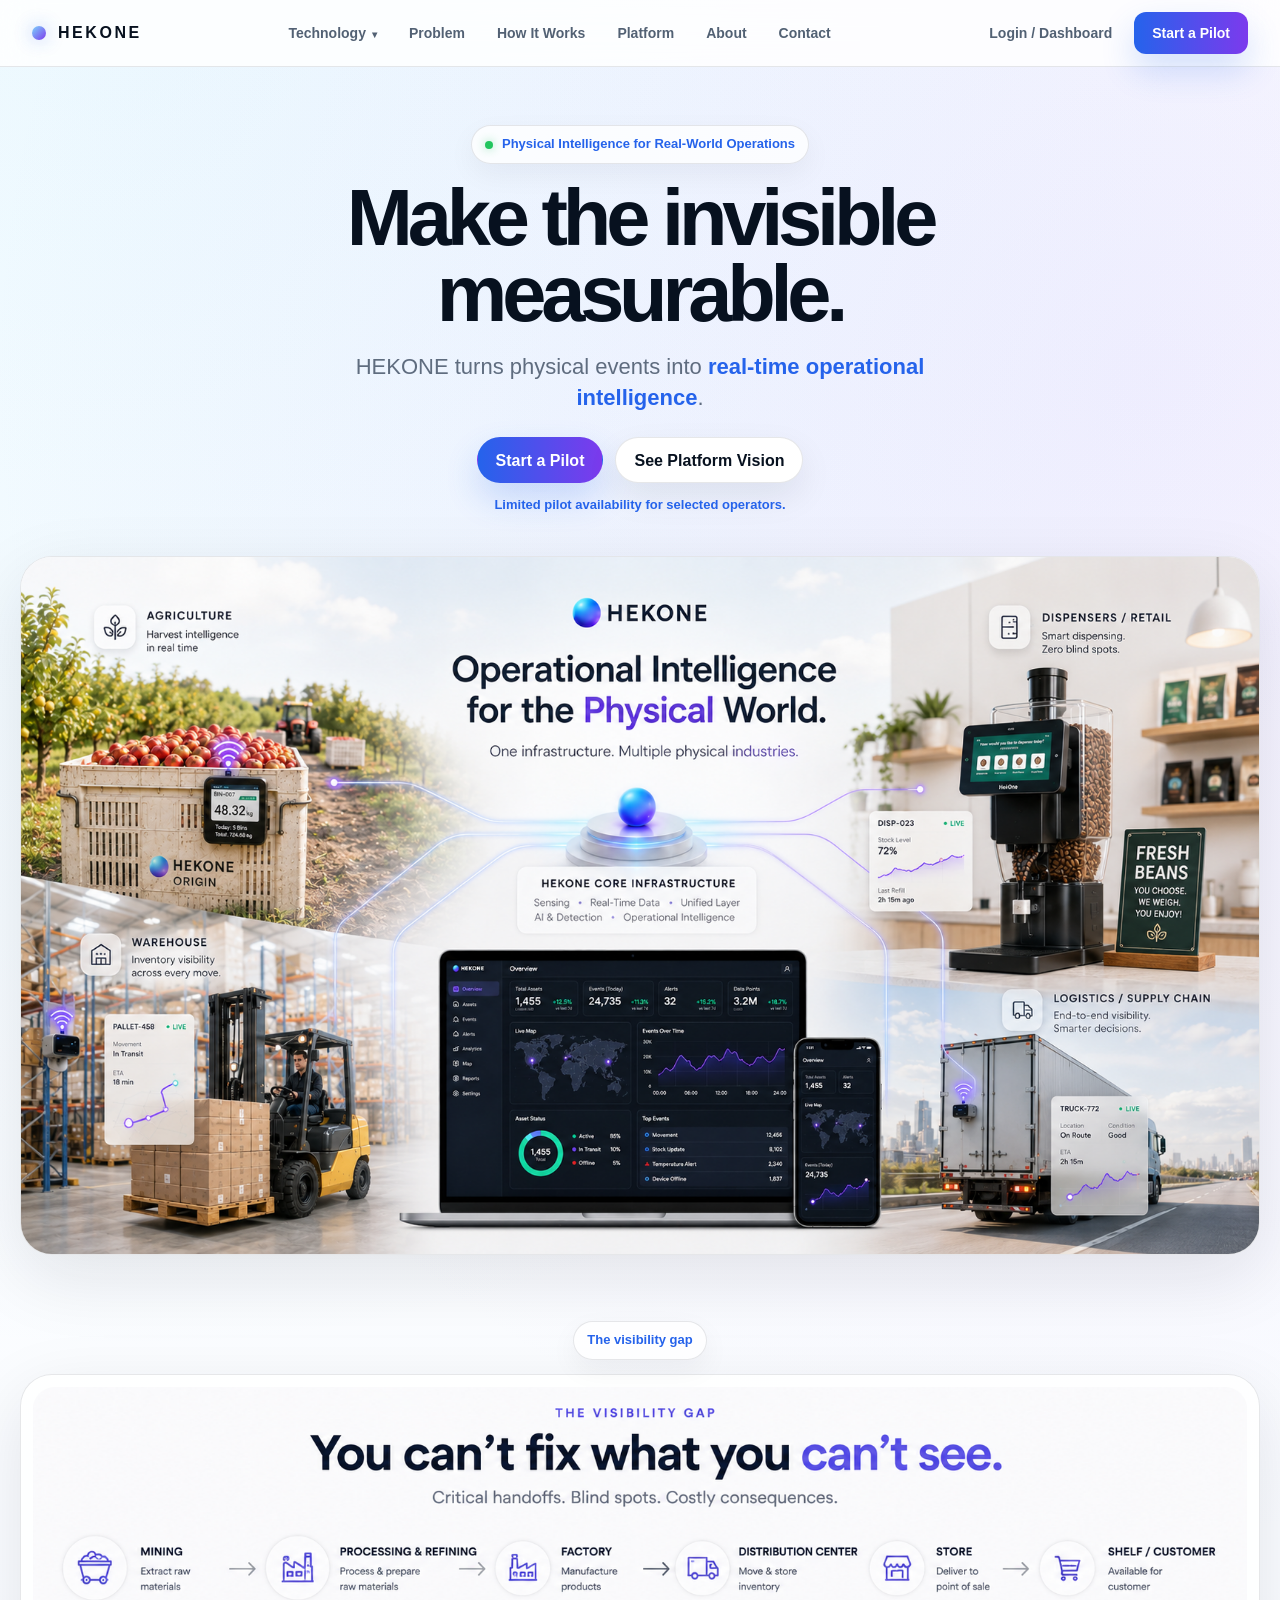
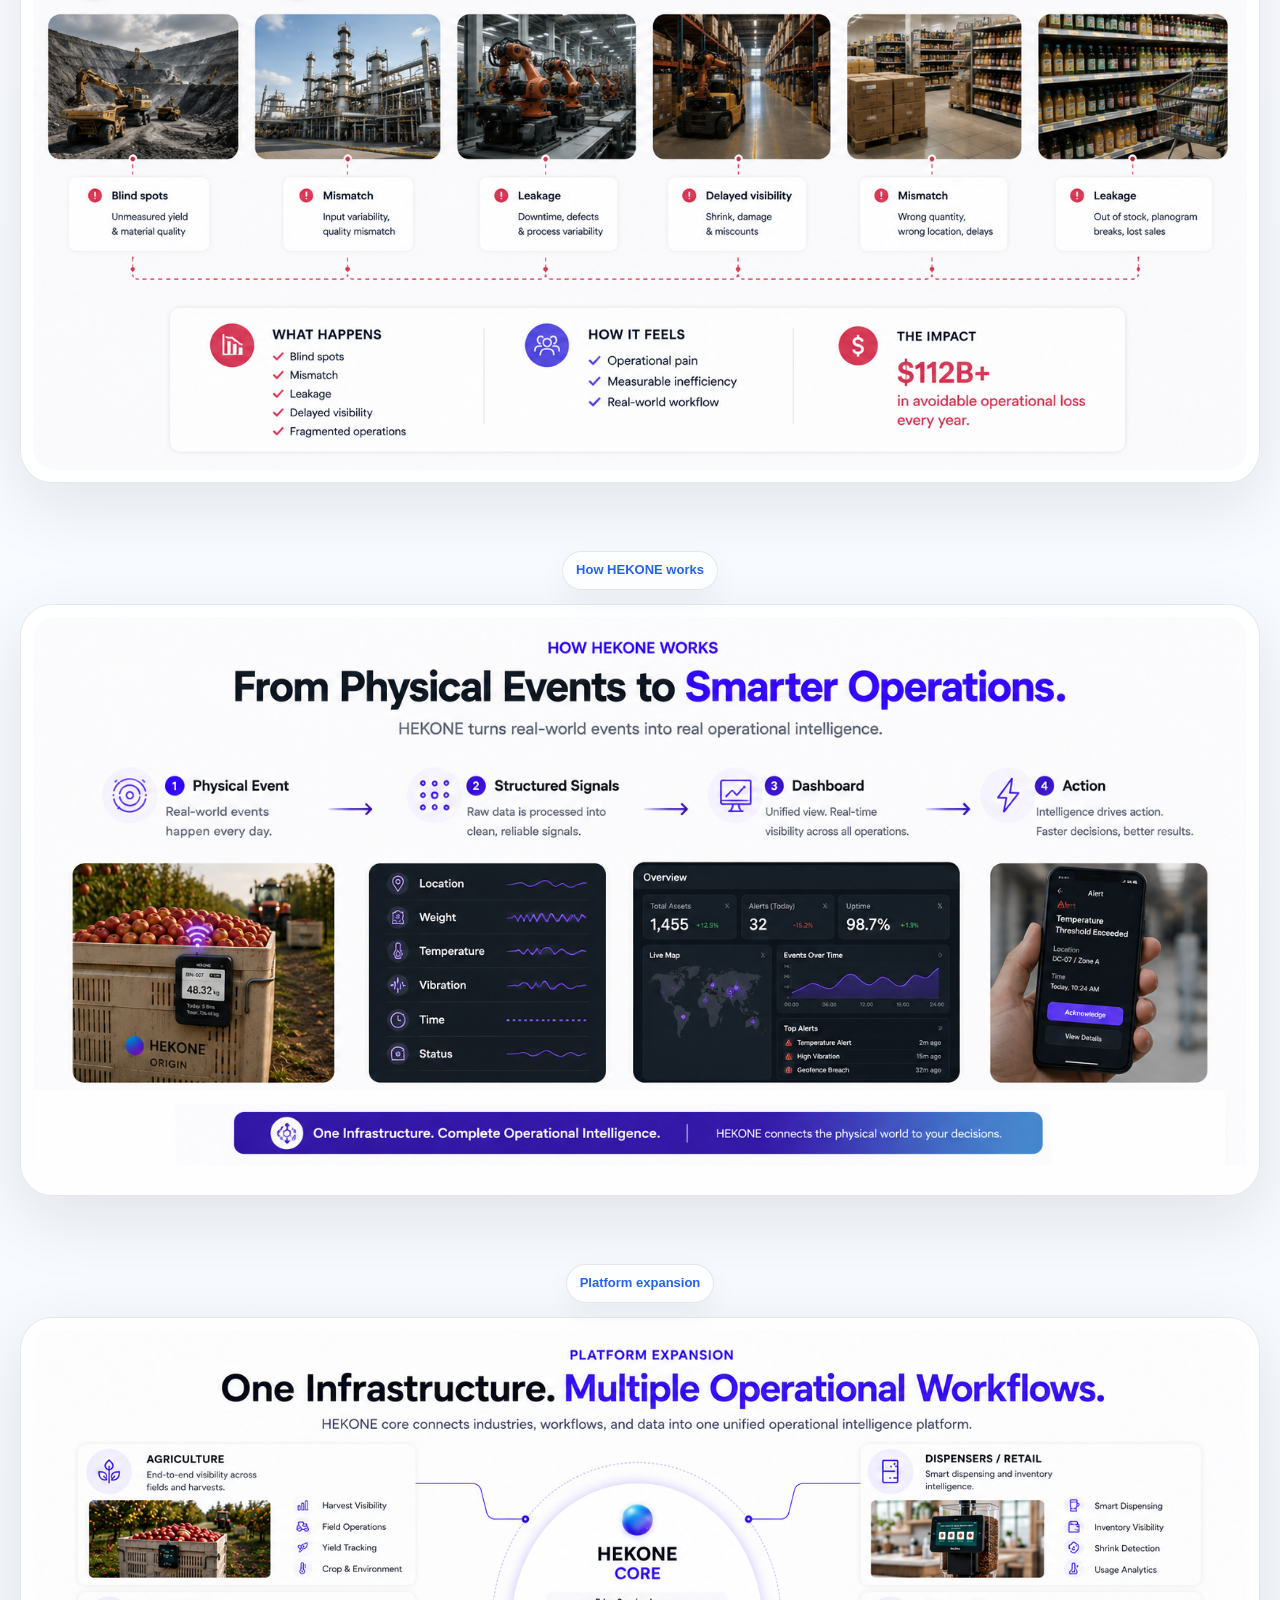
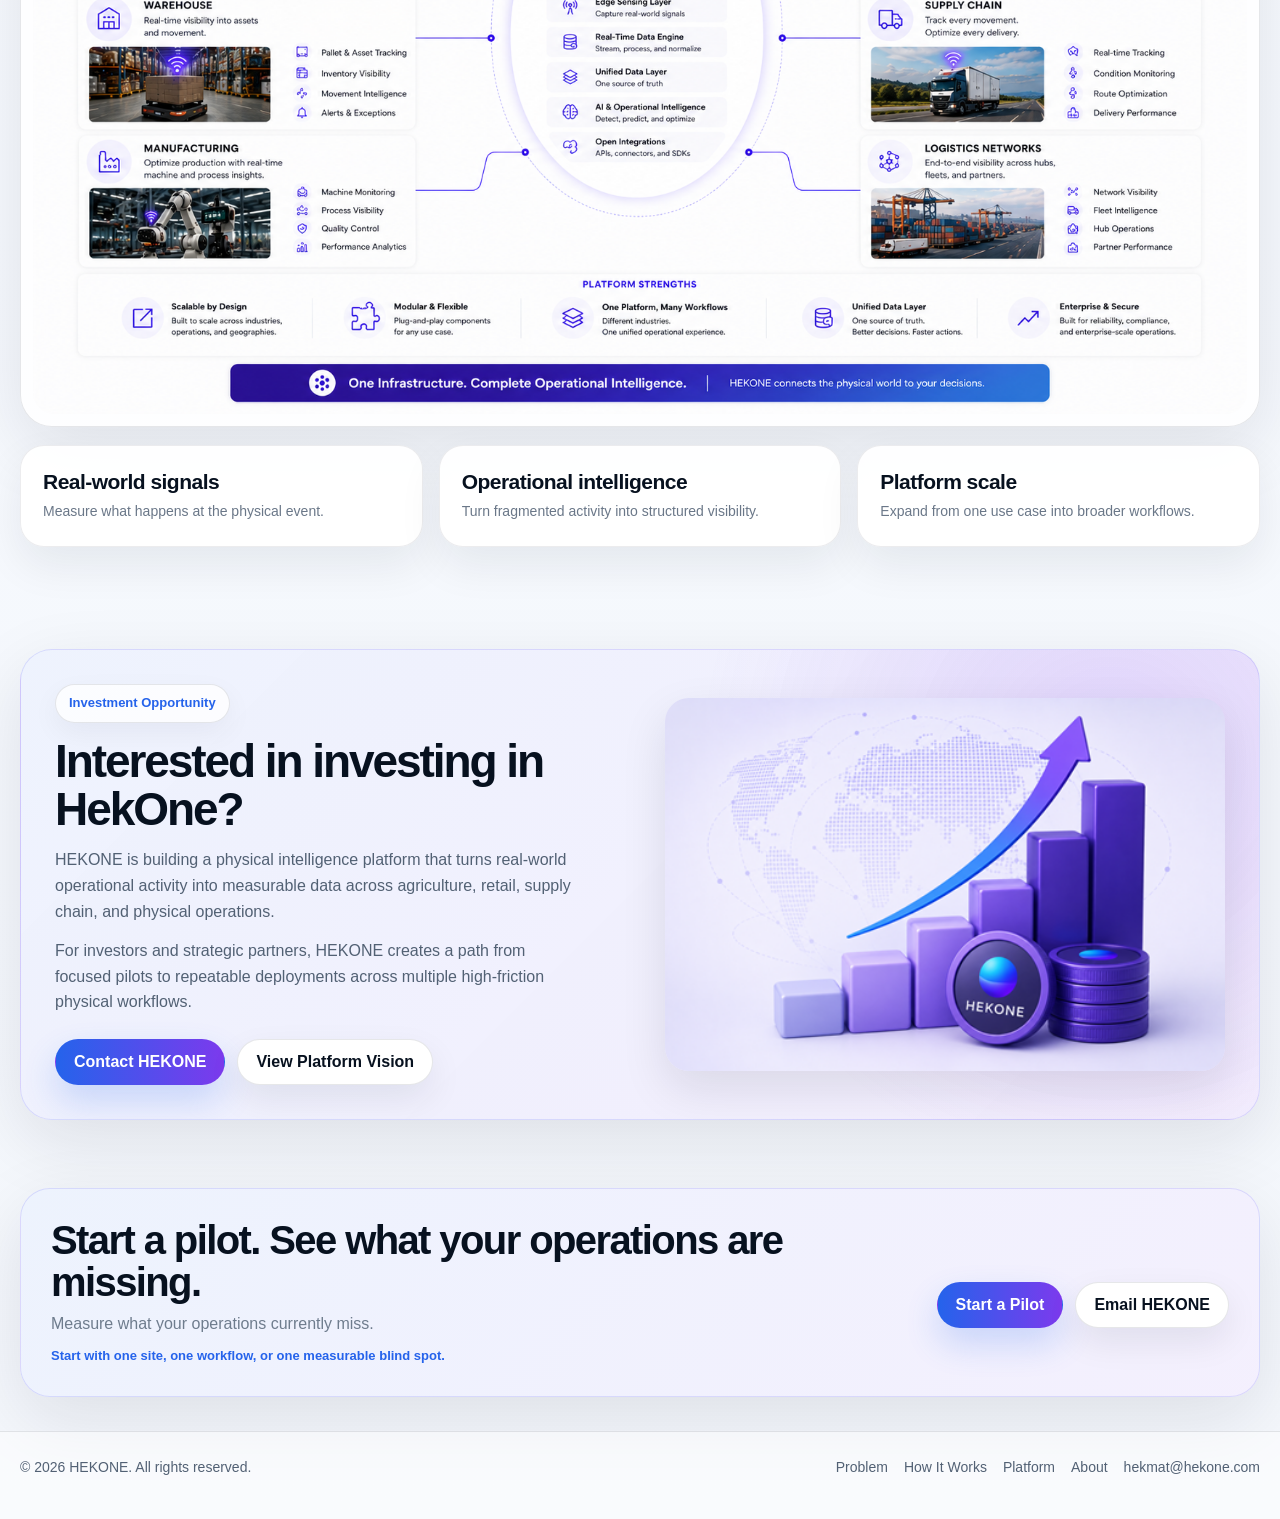
==== commit 63d1fe41: "Update index.html" ====
--- a/index.html
+++ b/index.html
@@ -437,6 +437,58 @@
     color: var(--accent);
     font-size: 13px;
     font-weight: 800;
+  }
+
+
+  .investor-panel {
+    margin-top: 34px;
+    display: grid;
+    grid-template-columns: 0.92fr 1.08fr;
+    gap: 26px;
+    align-items: center;
+    padding: 34px;
+    border-radius: 32px;
+    background:
+      radial-gradient(circle at 88% 24%, rgba(124, 58, 237, 0.16), transparent 36%),
+      linear-gradient(135deg, rgba(37, 99, 235, 0.08), rgba(124, 58, 237, 0.09)),
+      rgba(255,255,255,0.92);
+    border: 1px solid var(--line-strong);
+    box-shadow: var(--shadow);
+    overflow: hidden;
+  }
+
+  .investor-copy h2 {
+    margin: 14px 0 0;
+    font-size: clamp(30px, 3.6vw, 46px);
+    line-height: 1.05;
+    letter-spacing: -0.045em;
+  }
+
+  .investor-copy p {
+    margin: 14px 0 0;
+    color: var(--muted);
+    font-size: 16px;
+    max-width: 640px;
+  }
+
+  .investor-actions {
+    display: flex;
+    flex-wrap: wrap;
+    gap: 12px;
+    margin-top: 24px;
+  }
+
+  .investor-visual {
+    display: flex;
+    align-items: center;
+    justify-content: flex-end;
+  }
+
+  .investor-visual img {
+    width: min(100%, 560px);
+    border-radius: 24px;
+    object-fit: cover;
+    box-shadow: 0 18px 46px rgba(15, 23, 42, 0.10);
   }
 
   footer {
@@ -572,8 +624,13 @@
     }
 
     .mini-grid,
-    .cta-box {
+    .cta-box,
+    .investor-panel {
       grid-template-columns: 1fr;
+    }
+
+    .investor-visual {
+      justify-content: center;
     }
 
     .cta-box .hero-actions {
@@ -617,8 +674,21 @@
     }
 
     .visual-card,
-    .cta-box {
+    .cta-box,
+    .investor-panel {
       border-radius: 24px;
+    }
+
+    .investor-panel {
+      padding: 24px 18px;
+    }
+
+    .investor-actions .btn {
+      width: 100%;
+    }
+
+    .investor-visual img {
+      border-radius: 20px;
     }
 
     .visual-card.compact {
@@ -755,6 +825,33 @@
           <div class="mini-card">
             <h3>Platform scale</h3>
             <p>Expand from one use case into broader workflows.</p>
+          </div>
+        </div>
+      </div>
+    </section>
+
+
+    <section id="investment">
+      <div class="wrap">
+        <div class="investor-panel">
+          <div class="investor-copy">
+            <div class="section-pill">Investment Opportunity</div>
+            <h2>Interested in investing in HekOne?</h2>
+            <p>
+              HEKONE is building a physical intelligence platform that turns real-world operational activity into measurable data across agriculture, retail, supply chain, and physical operations.
+            </p>
+            <p>
+              For investors and strategic partners, HEKONE creates a path from focused pilots to repeatable deployments across multiple high-friction physical workflows.
+            </p>
+
+            <div class="investor-actions">
+              <a class="btn btn-pilot" href="mailto:hekmat@hekone.com?subject=Investment%20Inquiry%20-%20HEKONE">Contact HEKONE</a>
+              <a class="btn btn-secondary" href="#platform">View Platform Vision</a>
+            </div>
+          </div>
+
+          <div class="investor-visual">
+            <img src="invest.png" alt="HEKONE investment growth visual with rising chart, global network, and branded coin" loading="lazy" />
           </div>
         </div>
       </div>
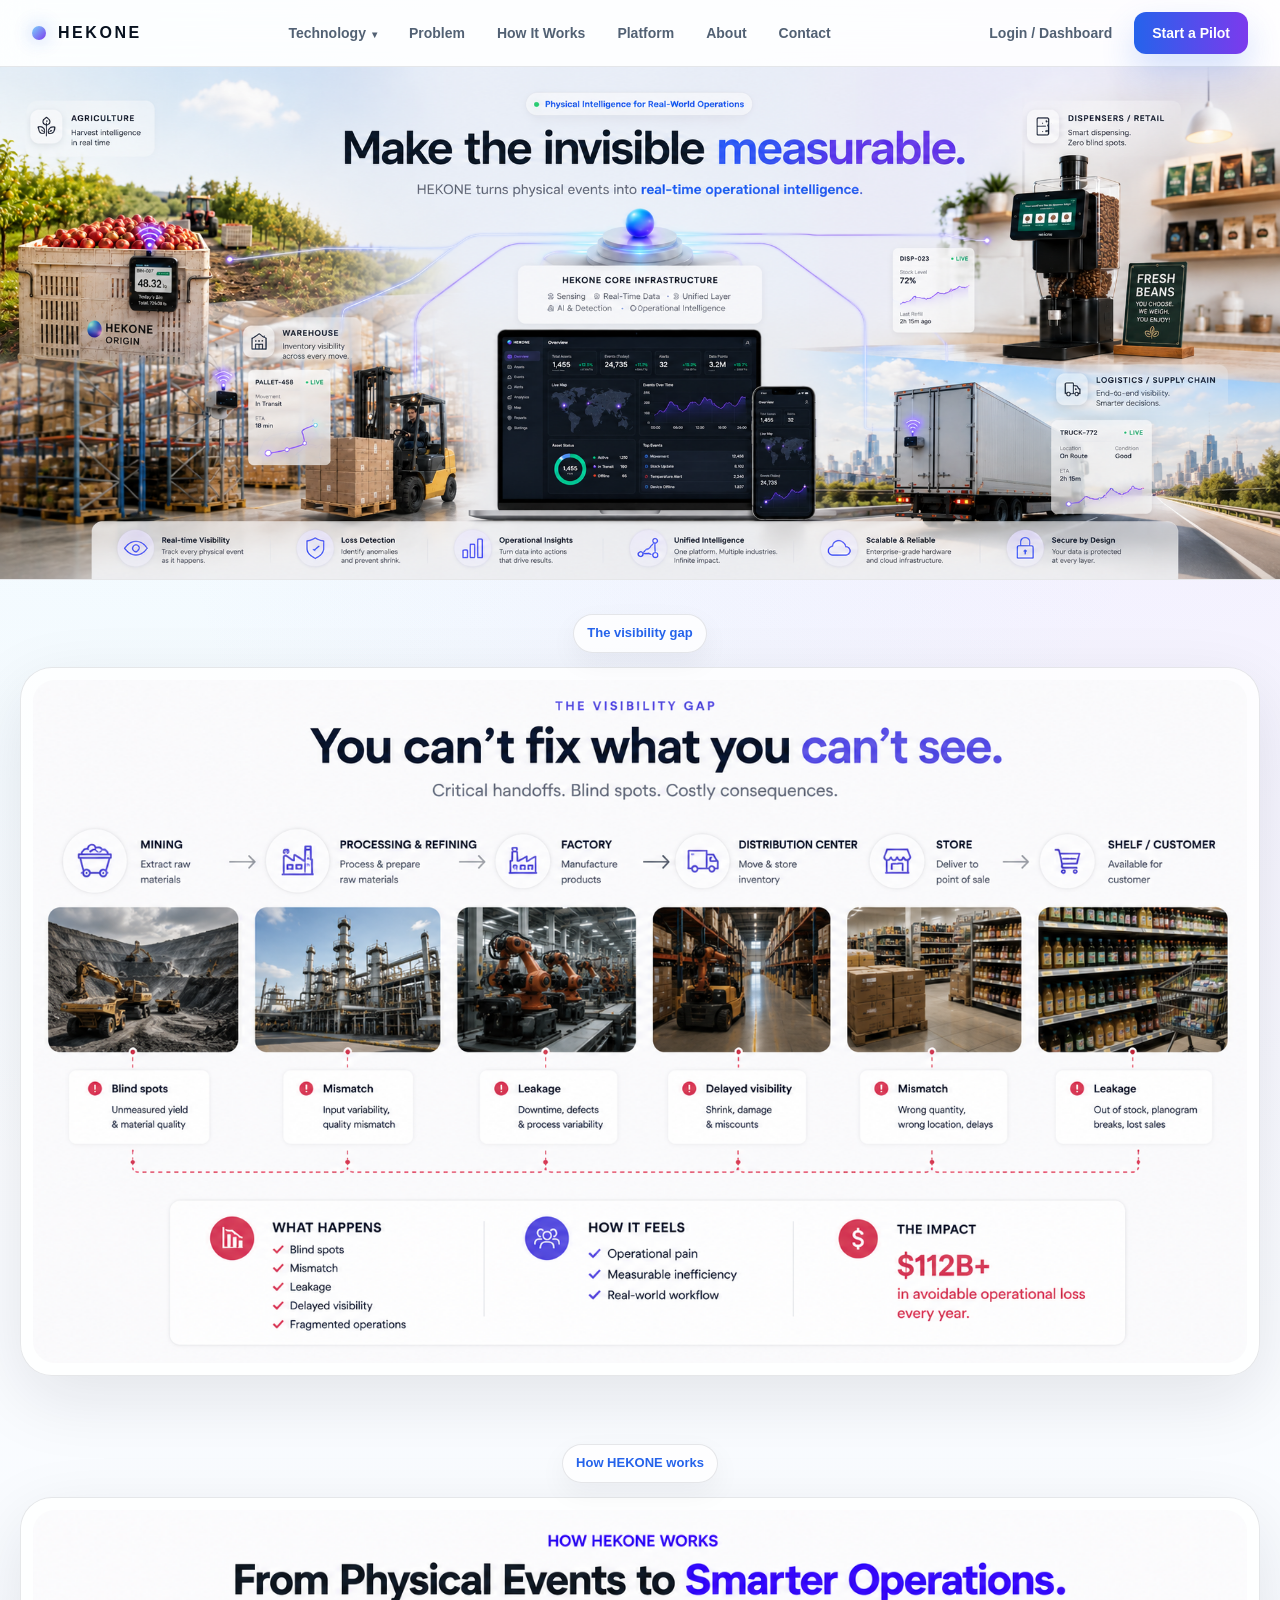
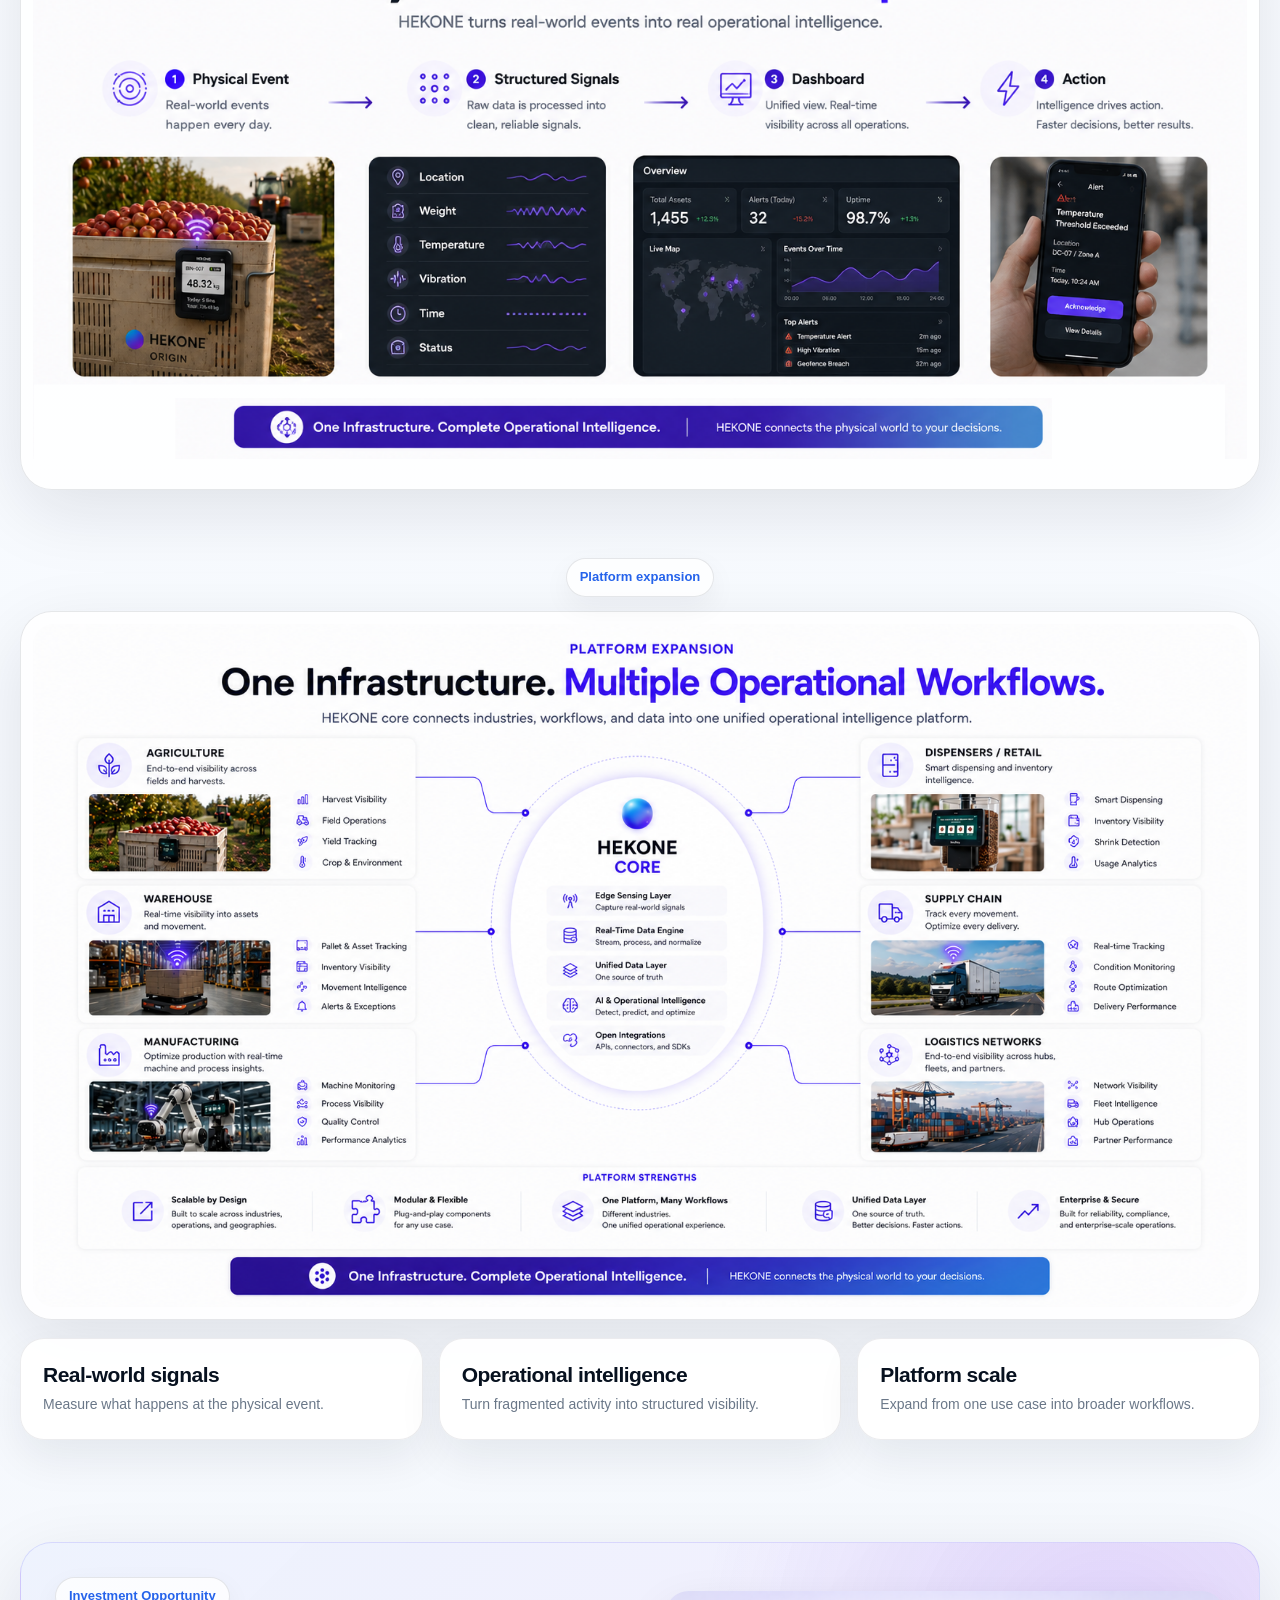
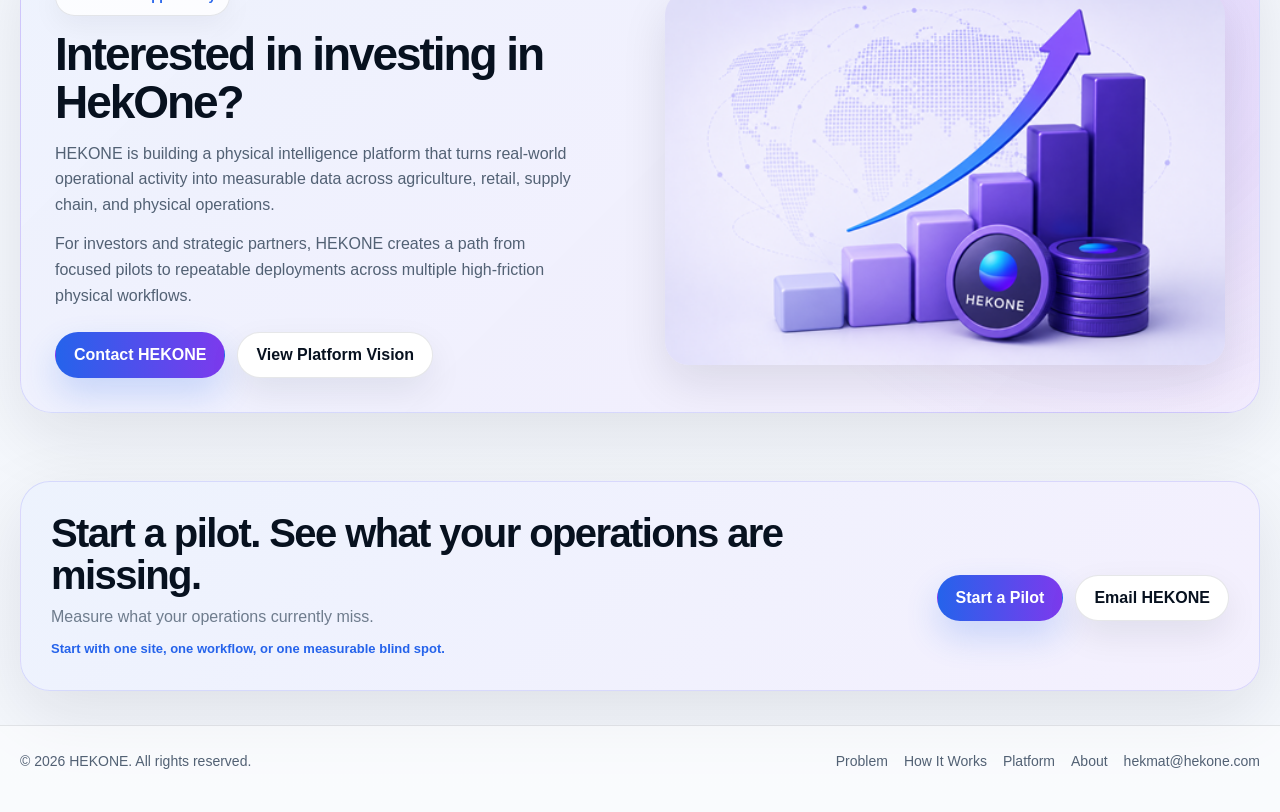
==== commit 1efc7940: "Update index.html" ====
--- a/index.html
+++ b/index.html
@@ -273,6 +273,21 @@
   }
 
   section { padding: 34px 0; }
+
+  .hero-full {
+    width: 100%;
+    margin: 0;
+    padding: 0;
+    overflow: hidden;
+    background: #ffffff;
+    border-bottom: 1px solid var(--line);
+  }
+
+  .hero-full-image {
+    display: block;
+    width: 100%;
+    height: auto;
+  }
 
   .hero {
     padding: 58px 0 22px;
@@ -747,34 +762,14 @@
   <div class="menu-backdrop"></div>
 
   <main id="top">
-    <section class="hero">
-      <div class="wrap">
-        <div class="eyebrow">
-          <span class="eyebrow-dot"></span>
-          Physical Intelligence for Real-World Operations
-        </div>
-
-        <h1>Make the invisible measurable.</h1>
-
-        <p class="hero-lead">
-          HEKONE turns physical events into <strong>real-time operational intelligence</strong>.
-        </p>
-
-        <div class="hero-actions">
-          <a class="btn btn-pilot" href="pilot.html">Start a Pilot</a>
-          <a class="btn btn-secondary" href="#platform">See Platform Vision</a>
-        </div>
-
-        <div class="hero-note">Limited pilot availability for selected operators.</div>
-      </div>
-    </section>
-
-    <section class="visual-block" aria-label="HEKONE hero visual">
-      <div class="wrap">
-        <div class="visual-card">
-          <img src="hero.png" alt="HEKONE operational intelligence platform across agriculture, dispensers, warehouse, and supply chain" loading="eager" fetchpriority="high" />
-        </div>
-      </div>
+    <section class="hero-full" aria-label="HEKONE platform hero">
+      <img
+        src="firstpage-top.png"
+        alt="HEKONE operational intelligence platform across agriculture, retail dispensers, warehouse, logistics, and supply chain"
+        class="hero-full-image"
+        loading="eager"
+        fetchpriority="high"
+      />
     </section>
 
     <section id="problem">
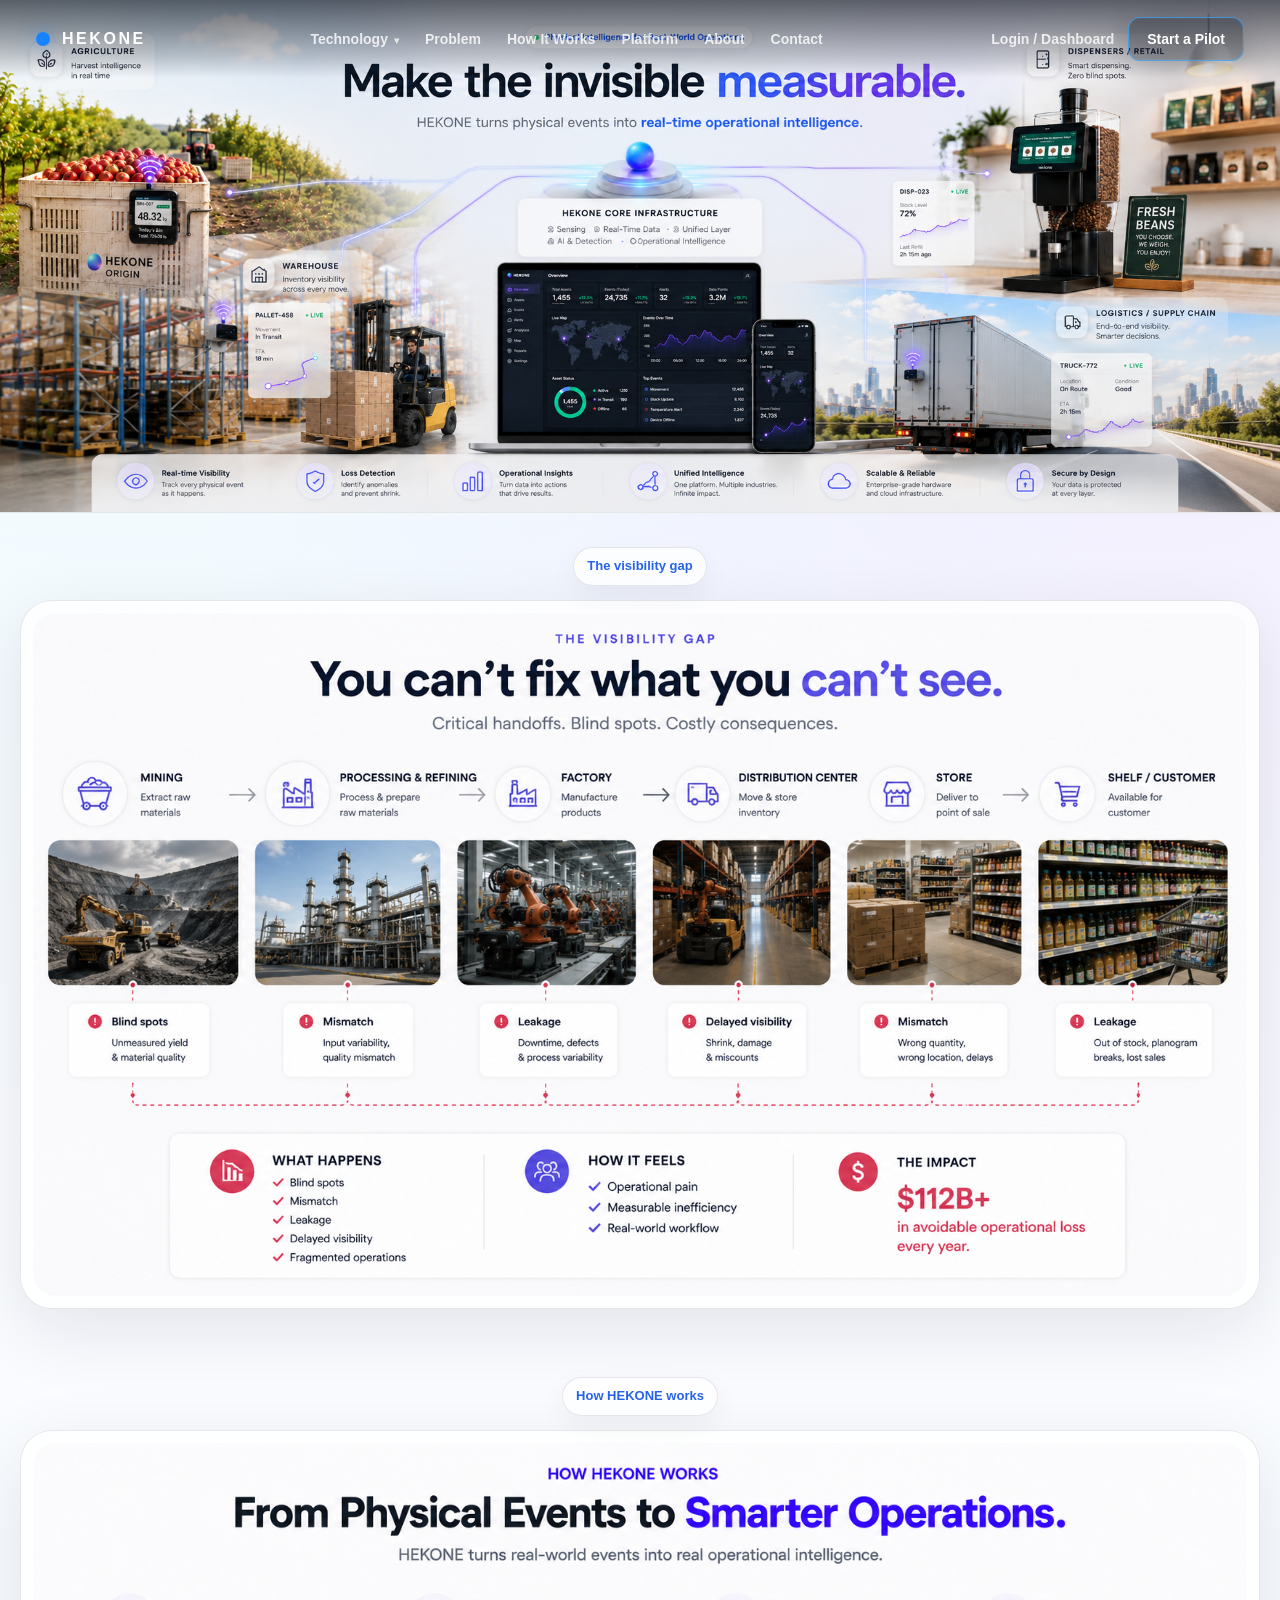
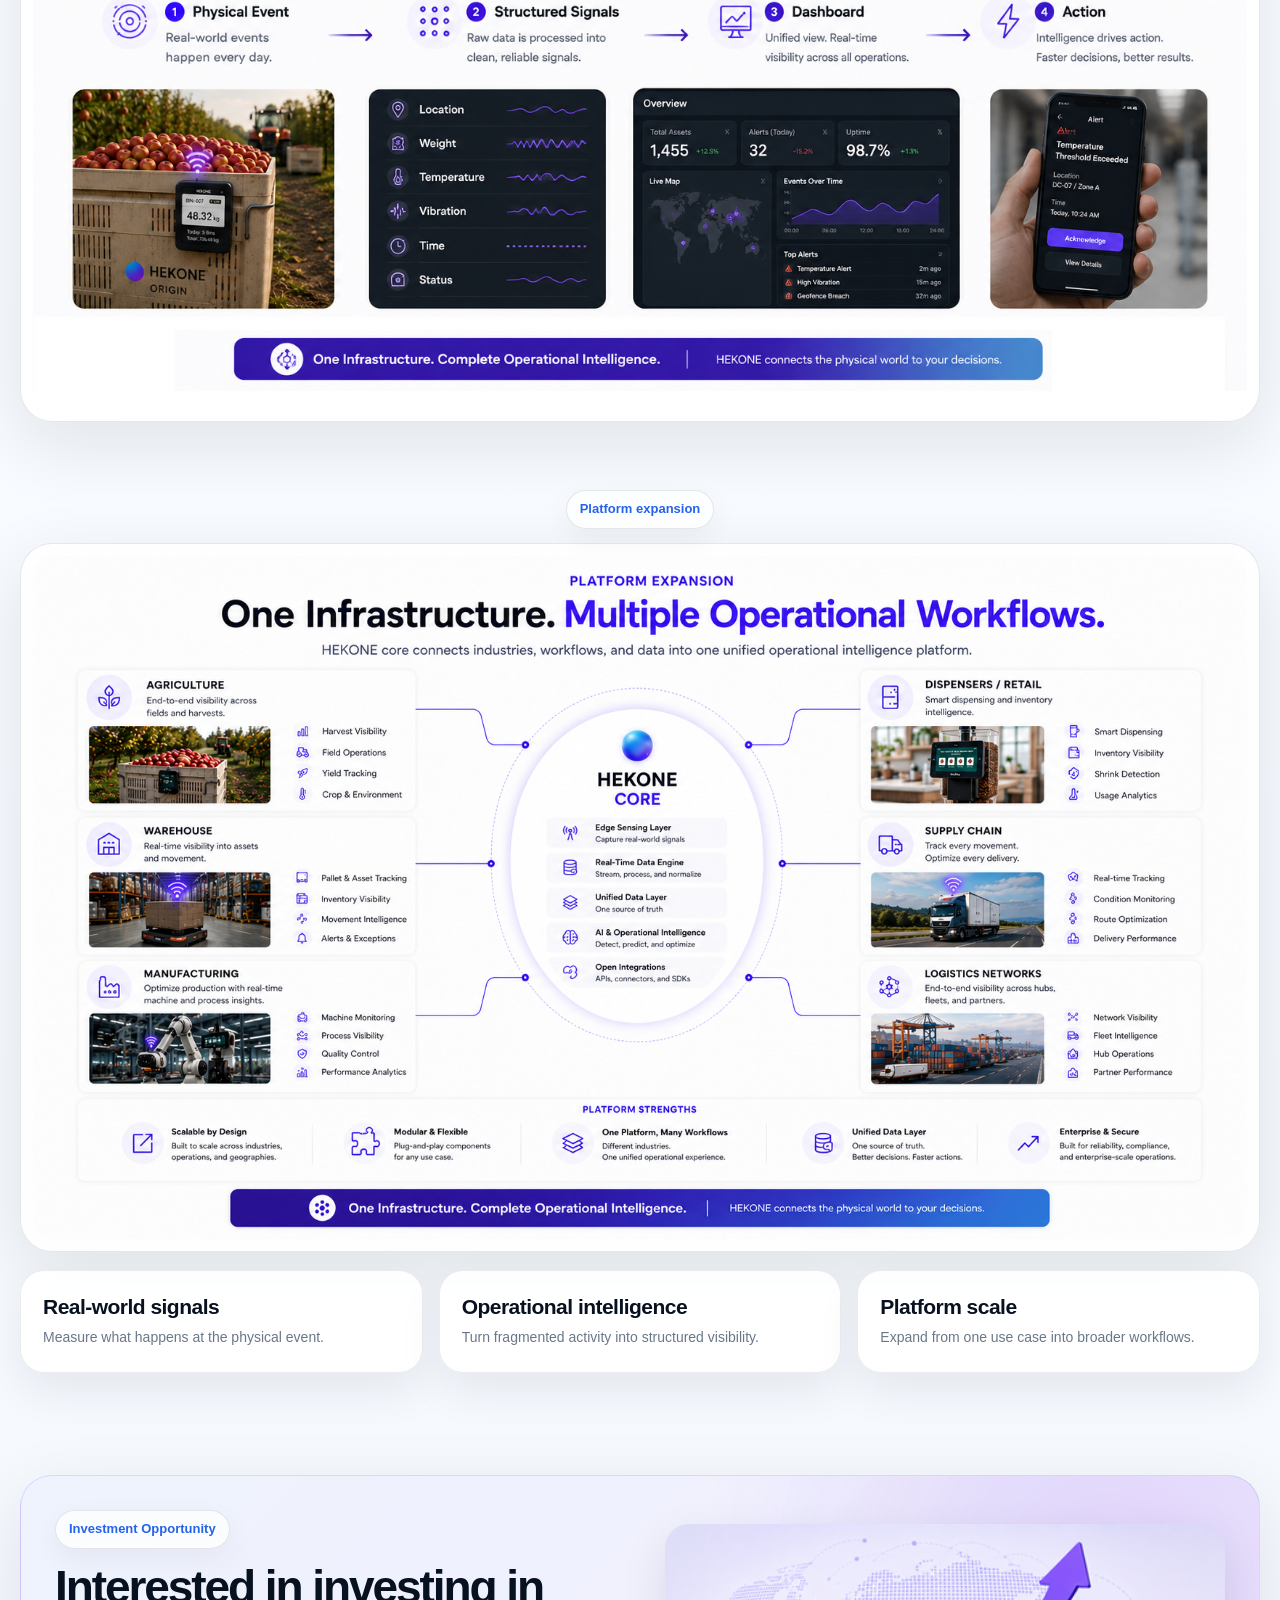
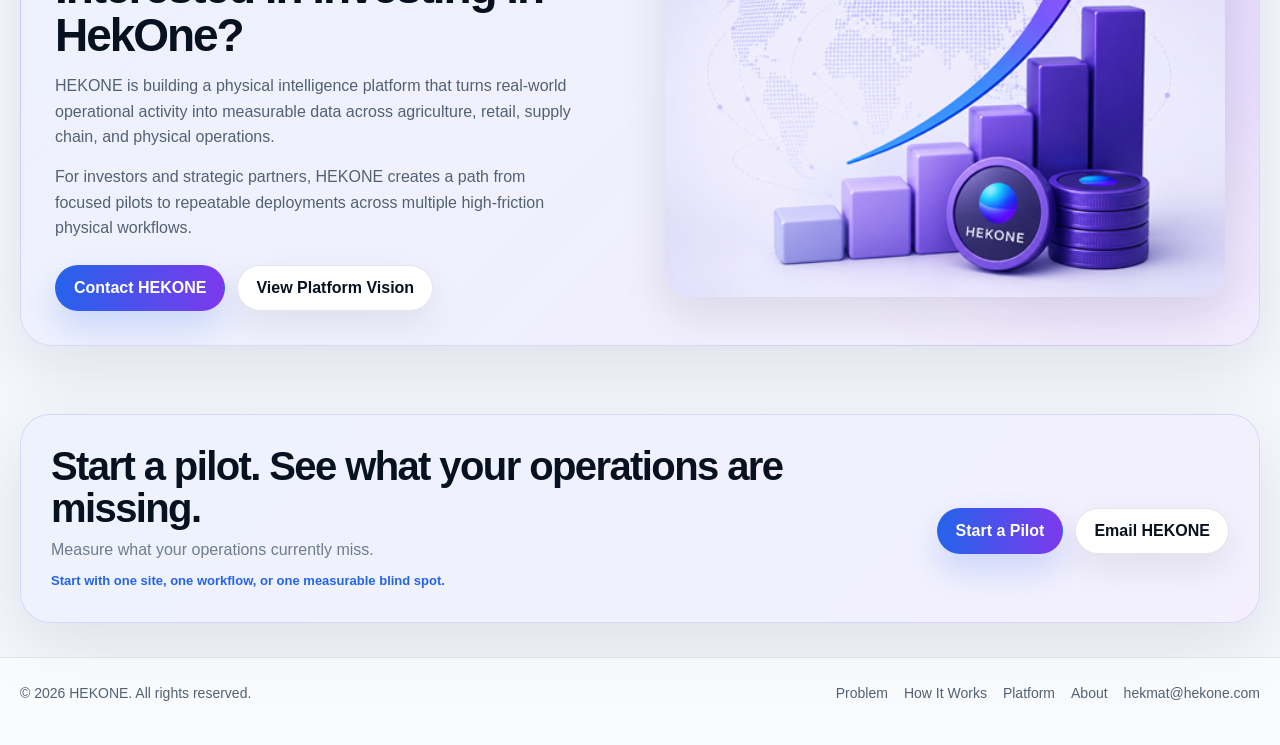
==== commit 90a71d91: "Update index.html" ====
--- a/index.html
+++ b/index.html
@@ -718,6 +718,172 @@
       width: 100%;
     }
   }
+
+
+  /* =========================================================
+     HERO OVERLAY NAVIGATION — matched to Custom Robotics page
+     Only navigation styling is changed.
+     ========================================================= */
+  @media (min-width: 901px) {
+    header {
+      position: absolute;
+      top: 0;
+      left: 0;
+      right: 0;
+      width: 100%;
+      z-index: 1000;
+      background: linear-gradient(180deg, rgba(3, 8, 16, .62) 0%, rgba(3, 8, 16, .20) 72%, rgba(3, 8, 16, 0) 100%);
+      border-bottom: 0;
+      backdrop-filter: none;
+      -webkit-backdrop-filter: none;
+    }
+
+    .nav-wrap {
+      width: min(1500px, calc(100% - 72px));
+    }
+
+    .nav {
+      min-height: 78px;
+      padding: 12px 0;
+    }
+
+    .brand,
+    .nav-links,
+    .nav-actions,
+    .nav-dropdown-btn {
+      color: rgba(255,255,255,.92);
+    }
+
+    .brand { color: #fff; }
+
+    .brand-mark {
+      background: #1684ff;
+      box-shadow: 0 0 18px rgba(22,132,255,.5);
+    }
+
+    .nav-links { gap: 18px; }
+
+    .nav-links > a,
+    .nav-dropdown-btn,
+    .nav-actions > a:not(.nav-pilot) {
+      background: transparent !important;
+      border-radius: 0;
+      padding: 13px 4px 12px;
+      color: rgba(255,255,255,.82);
+      transition: color .28s ease, transform .28s cubic-bezier(.2,.8,.2,1), text-shadow .28s ease;
+    }
+
+    .nav-links > a::after,
+    .nav-dropdown-btn::before,
+    .nav-actions > a:not(.nav-pilot)::after {
+      content: "";
+      position: absolute;
+      left: 50%;
+      bottom: 5px;
+      width: 100%;
+      height: 2px;
+      border-radius: 999px;
+      background: linear-gradient(90deg, #0d6efd 0%, #38a8ff 55%, #7dd3fc 100%);
+      box-shadow: 0 0 0 rgba(37,130,255,0);
+      transform: translateX(-50%) scaleX(0);
+      transform-origin: center;
+      opacity: 0;
+      transition: transform .34s cubic-bezier(.16,1,.3,1), opacity .22s ease, box-shadow .34s ease;
+    }
+
+    .nav-links > a:hover,
+    .nav-links > a.active,
+    .nav-dropdown:hover > .nav-dropdown-btn,
+    .nav-dropdown.open > .nav-dropdown-btn,
+    .nav-actions > a:not(.nav-pilot):hover {
+      color: #fff !important;
+      background: transparent !important;
+      transform: translateY(-1px);
+      text-shadow: 0 0 18px rgba(255,255,255,.16);
+    }
+
+    .nav-links > a:hover::after,
+    .nav-links > a.active::after,
+    .nav-dropdown:hover > .nav-dropdown-btn::before,
+    .nav-dropdown.open > .nav-dropdown-btn::before,
+    .nav-actions > a:not(.nav-pilot):hover::after {
+      opacity: 1;
+      transform: translateX(-50%) scaleX(1);
+      box-shadow: 0 2px 14px rgba(24,139,255,.85);
+    }
+
+    .nav-dropdown-btn::after { color: rgba(255,255,255,.72); }
+
+    .nav-dropdown-menu {
+      top: calc(100% + 4px);
+      margin-top: 0;
+      padding: 9px;
+      border-radius: 16px;
+      background: rgba(8, 15, 26, .90);
+      border: 1px solid rgba(255,255,255,.13);
+      box-shadow: 0 22px 60px rgba(0,0,0,.36);
+      backdrop-filter: blur(18px);
+      -webkit-backdrop-filter: blur(18px);
+    }
+
+    .nav-dropdown-menu a {
+      color: rgba(255,255,255,.88);
+      background: transparent;
+      border: 1px solid transparent;
+      transition: color .22s ease, background .22s ease, border-color .22s ease, transform .22s ease;
+    }
+
+    .nav-links .nav-dropdown-menu a:hover,
+    .nav-links .nav-dropdown-menu a.active {
+      color: rgba(255,255,255,.96);
+      background: rgba(37, 99, 235, .14);
+      border-color: rgba(59, 130, 246, .24);
+      transform: scale(1.045);
+      transform-origin: left center;
+      font-weight: 700;
+    }
+
+    .nav-pilot {
+      background: rgba(8,15,26,.30) !important;
+      border: 1px solid rgba(63, 169, 255, .72) !important;
+      color: #fff !important;
+      box-shadow: inset 0 0 0 1px rgba(255,255,255,.035), 0 10px 28px rgba(0,0,0,.16);
+      transition: background .25s ease, border-color .25s ease, transform .25s ease, box-shadow .25s ease !important;
+    }
+
+    .nav-pilot:hover {
+      transform: translateY(-2px);
+      background: rgba(37,99,235,.27) !important;
+      border-color: #45a9ff !important;
+      box-shadow: 0 0 0 1px rgba(69,169,255,.16), 0 10px 28px rgba(0,0,0,.20), 0 0 24px rgba(37,130,255,.22);
+    }
+  }
+
+  @media (max-width: 900px) {
+    header {
+      position: absolute;
+      top: 0;
+      left: 0;
+      right: 0;
+      background: linear-gradient(180deg, rgba(3,8,16,.72), rgba(3,8,16,.16));
+      border-bottom: 0;
+      backdrop-filter: none;
+      -webkit-backdrop-filter: none;
+    }
+
+    .brand { color: #fff; }
+    .brand-mark { background: #1684ff; }
+
+    .menu-toggle {
+      background: rgba(7,17,31,.55);
+      border-color: rgba(255,255,255,.22);
+      backdrop-filter: blur(12px);
+      -webkit-backdrop-filter: blur(12px);
+    }
+
+    .menu-toggle span { background: #fff; }
+  }
+
 </style>
 </head>
 
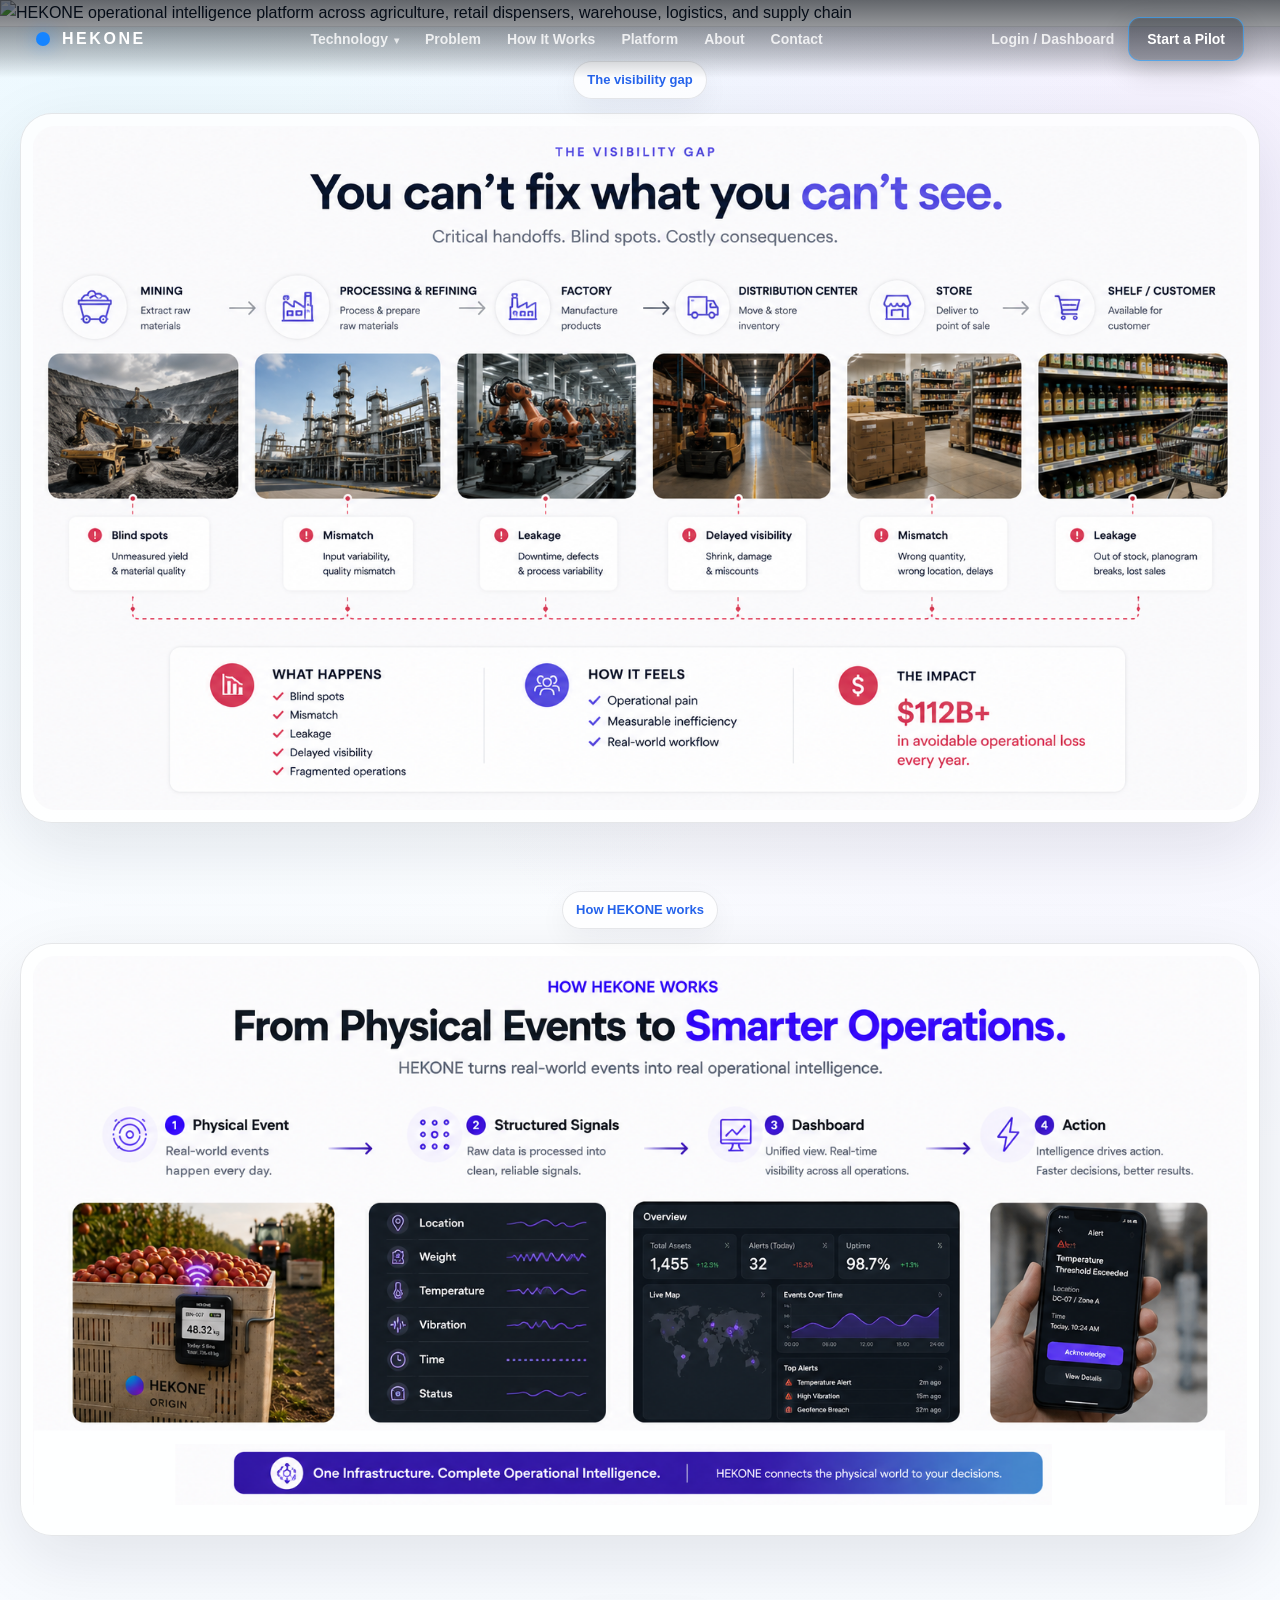
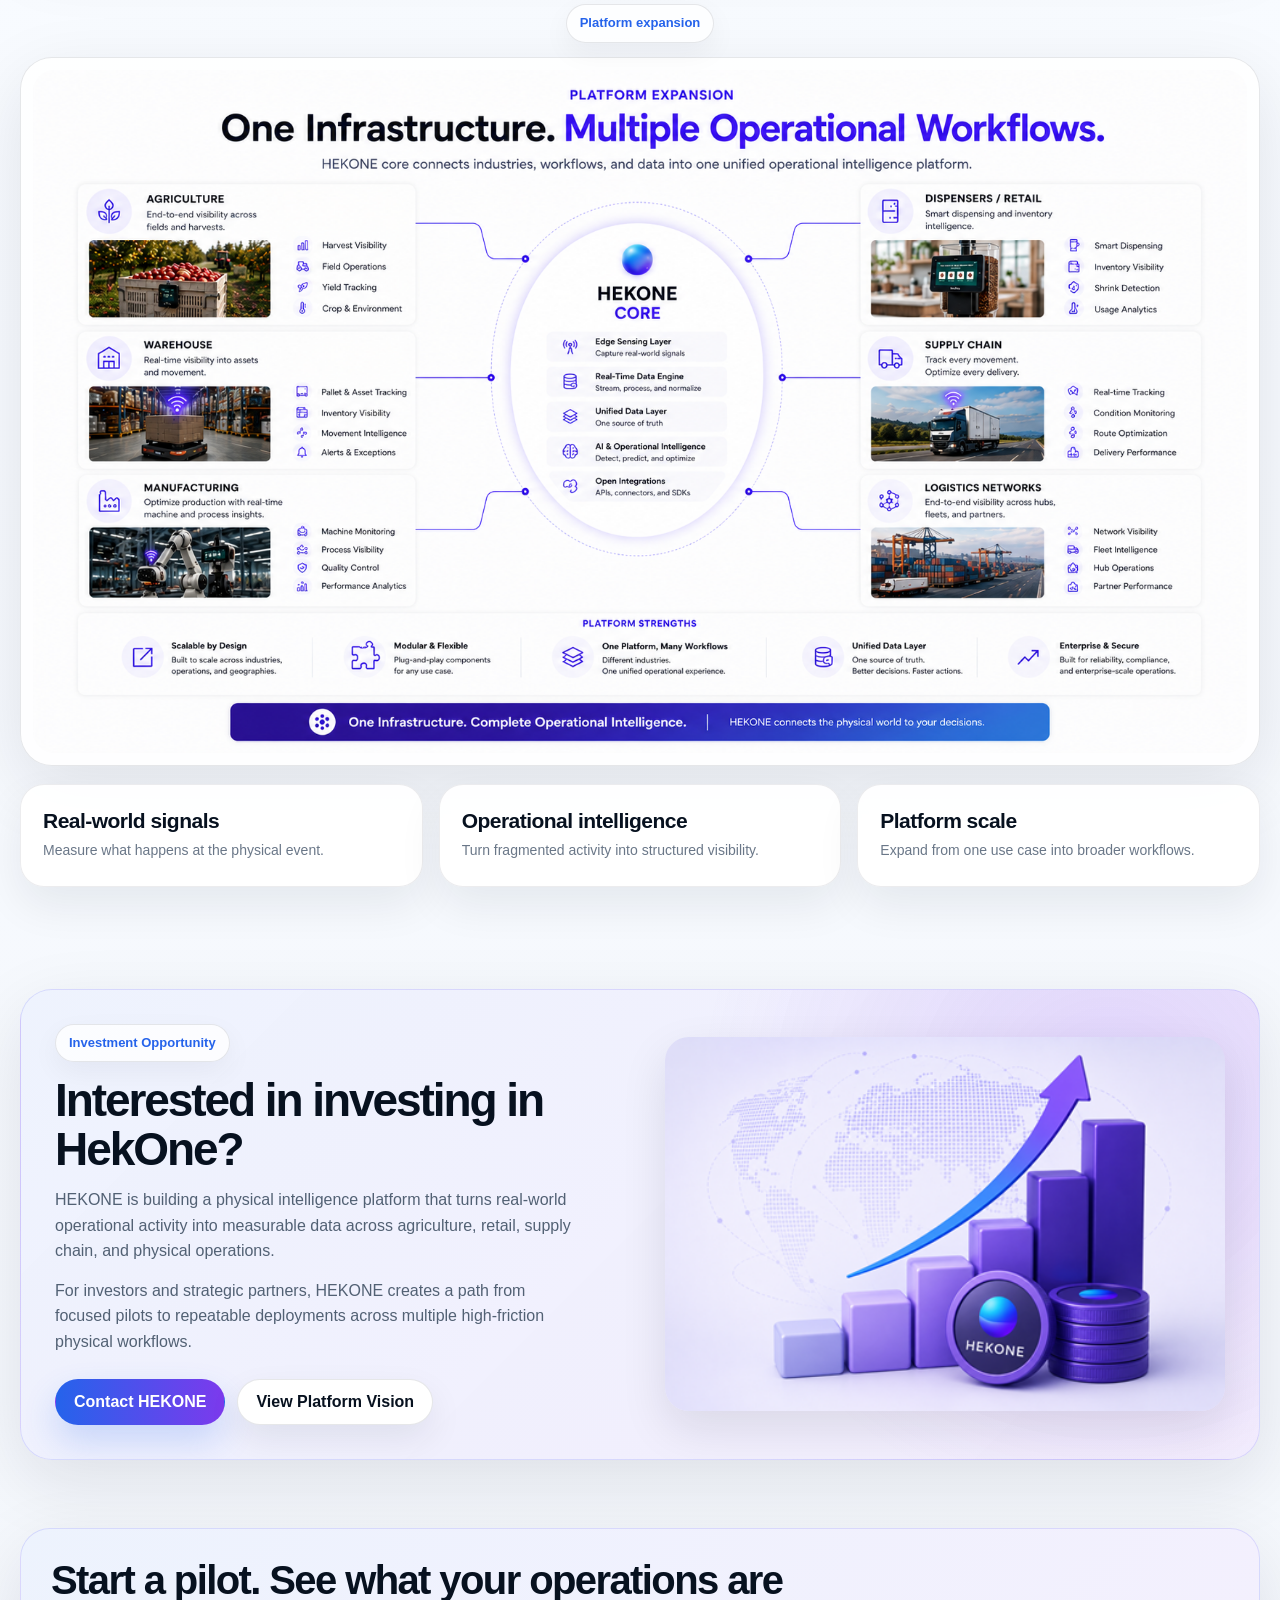
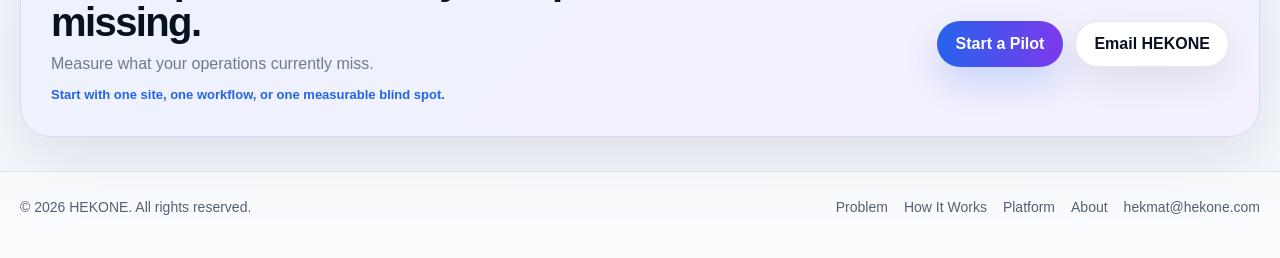
==== commit 75c425bc: "Update index.html" ====
--- a/index.html
+++ b/index.html
@@ -930,7 +930,7 @@
   <main id="top">
     <section class="hero-full" aria-label="HEKONE platform hero">
       <img
-        src="firstpage-top.png"
+        src="firstpage-top2.png"
         alt="HEKONE operational intelligence platform across agriculture, retail dispensers, warehouse, logistics, and supply chain"
         class="hero-full-image"
         loading="eager"
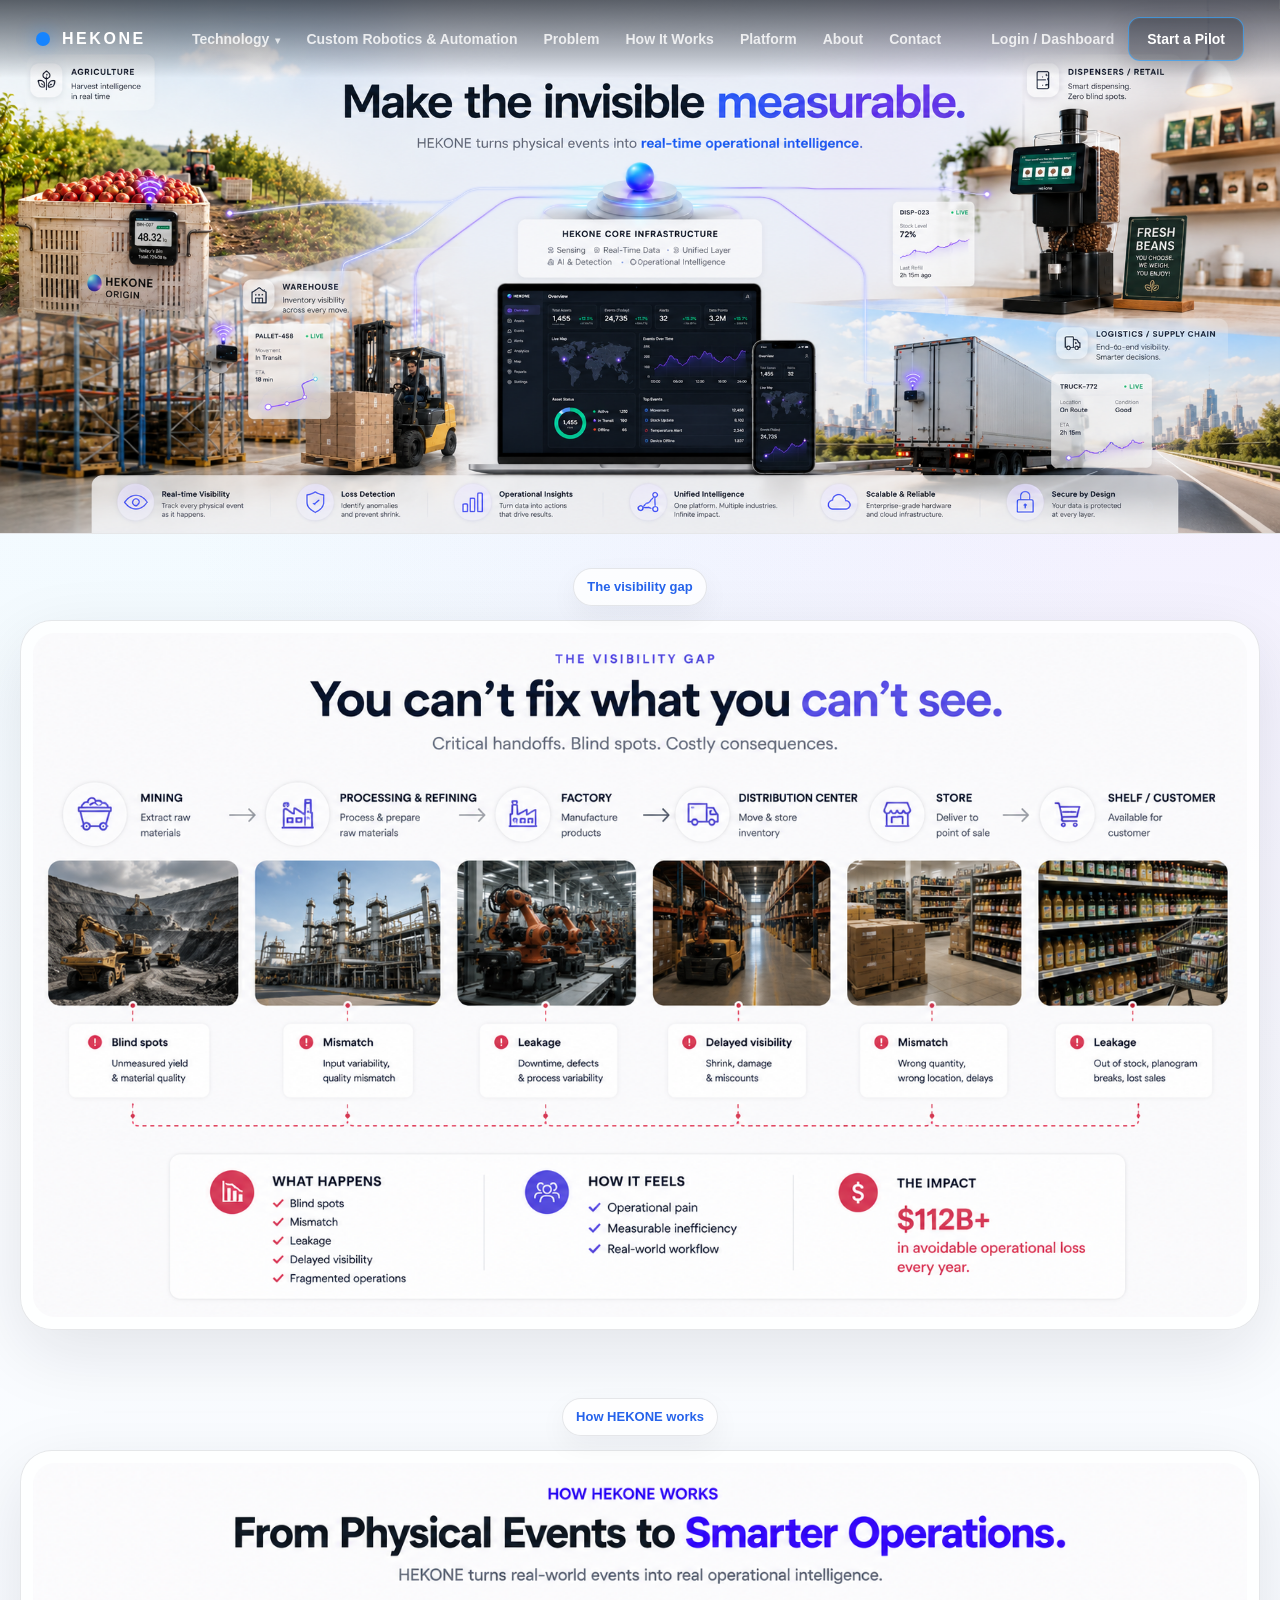
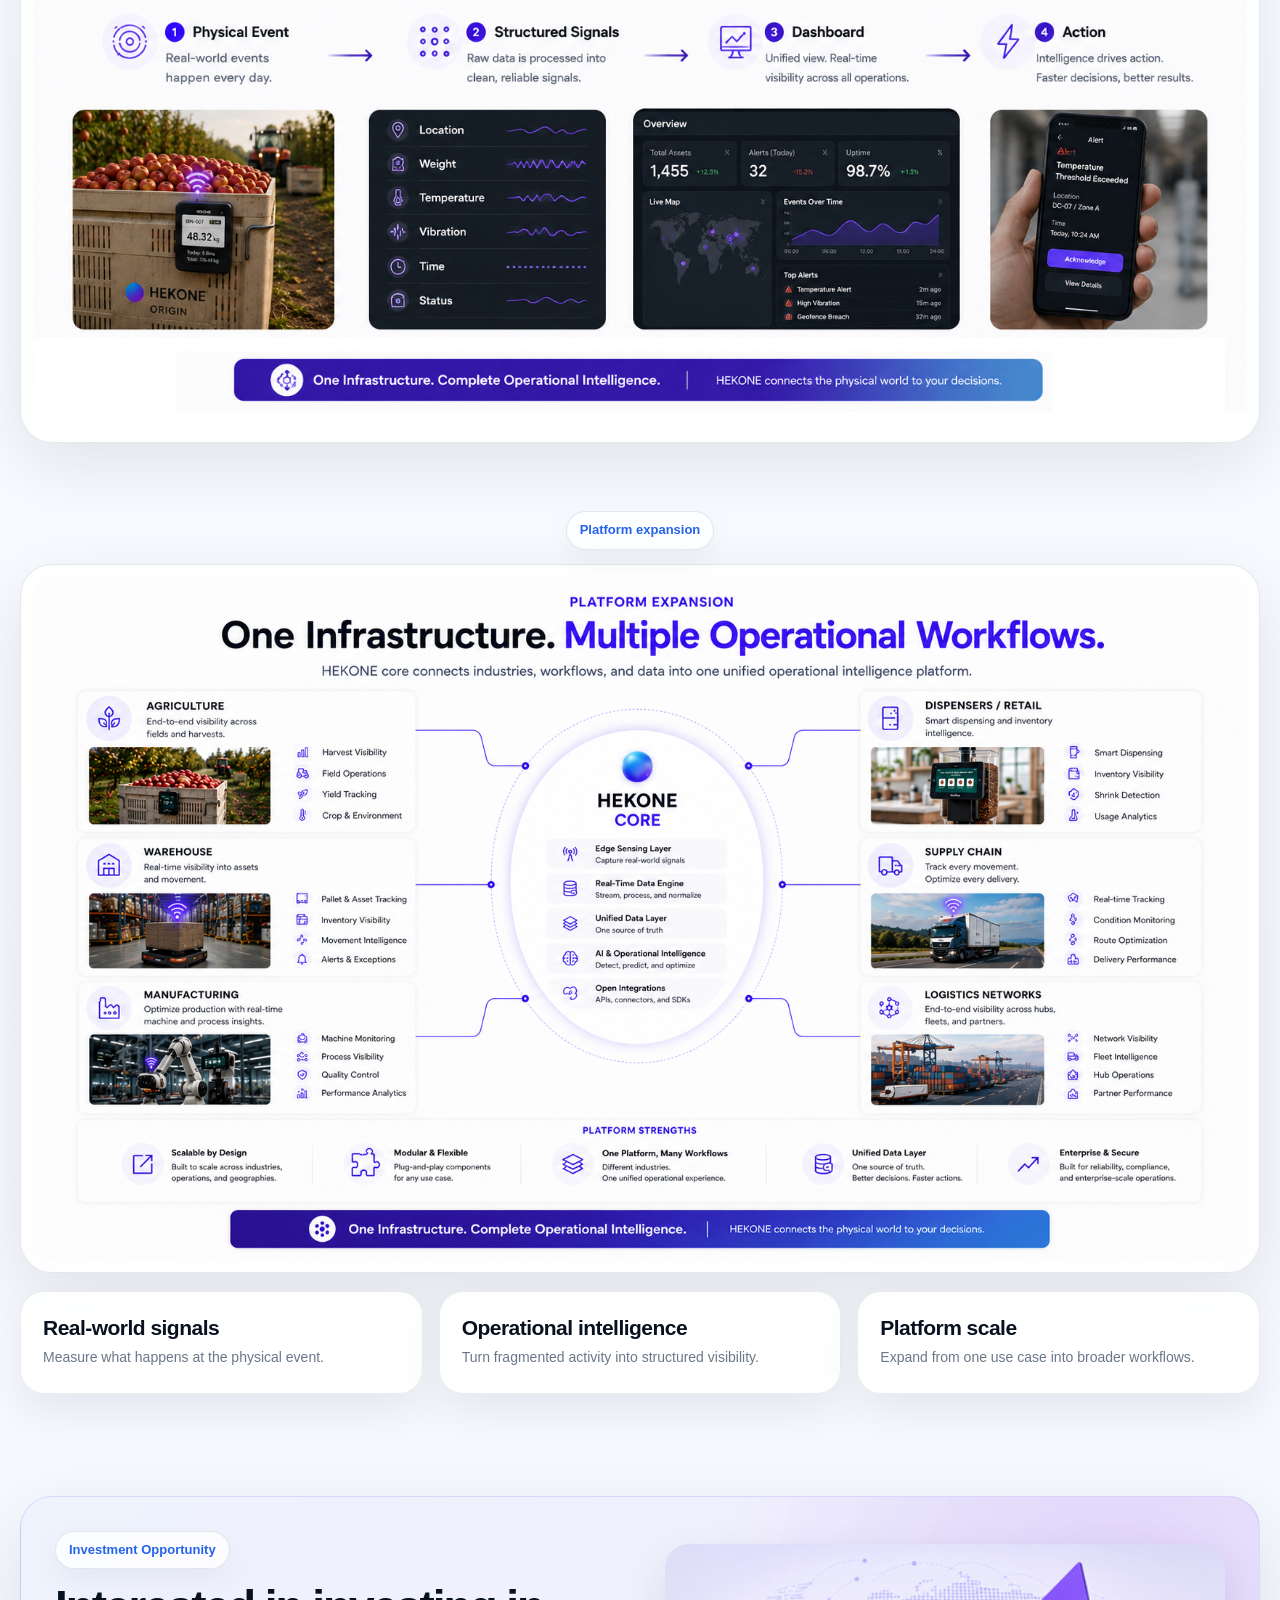
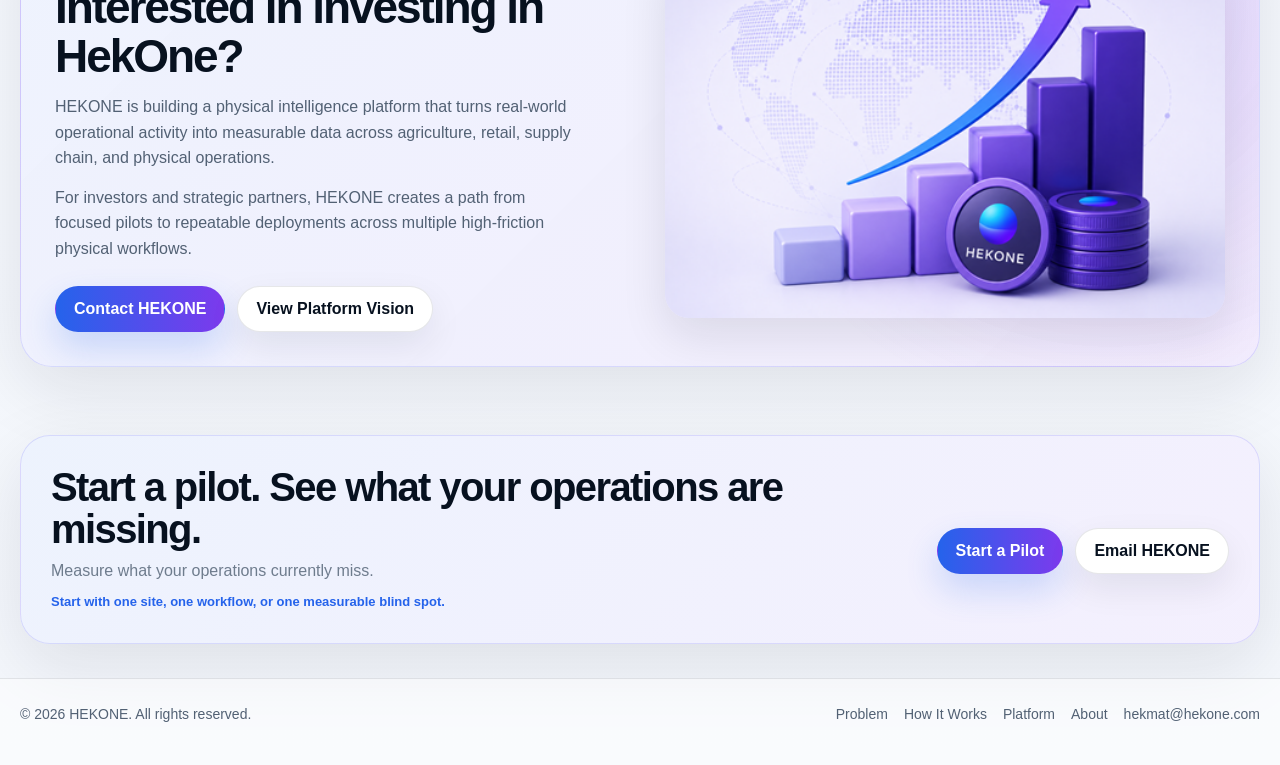
==== commit 67f3081a: "Update index.html" ====
--- a/index.html
+++ b/index.html
@@ -903,6 +903,7 @@
             <a href="origin.html">HEKONE Origin</a>
           </div>
         </div>
+        <a href="https://hekone.com/robot">Custom Robotics &amp; Automation</a>
         <a href="#problem">Problem</a>
         <a href="#workflow">How It Works</a>
         <a href="#platform">Platform</a>
